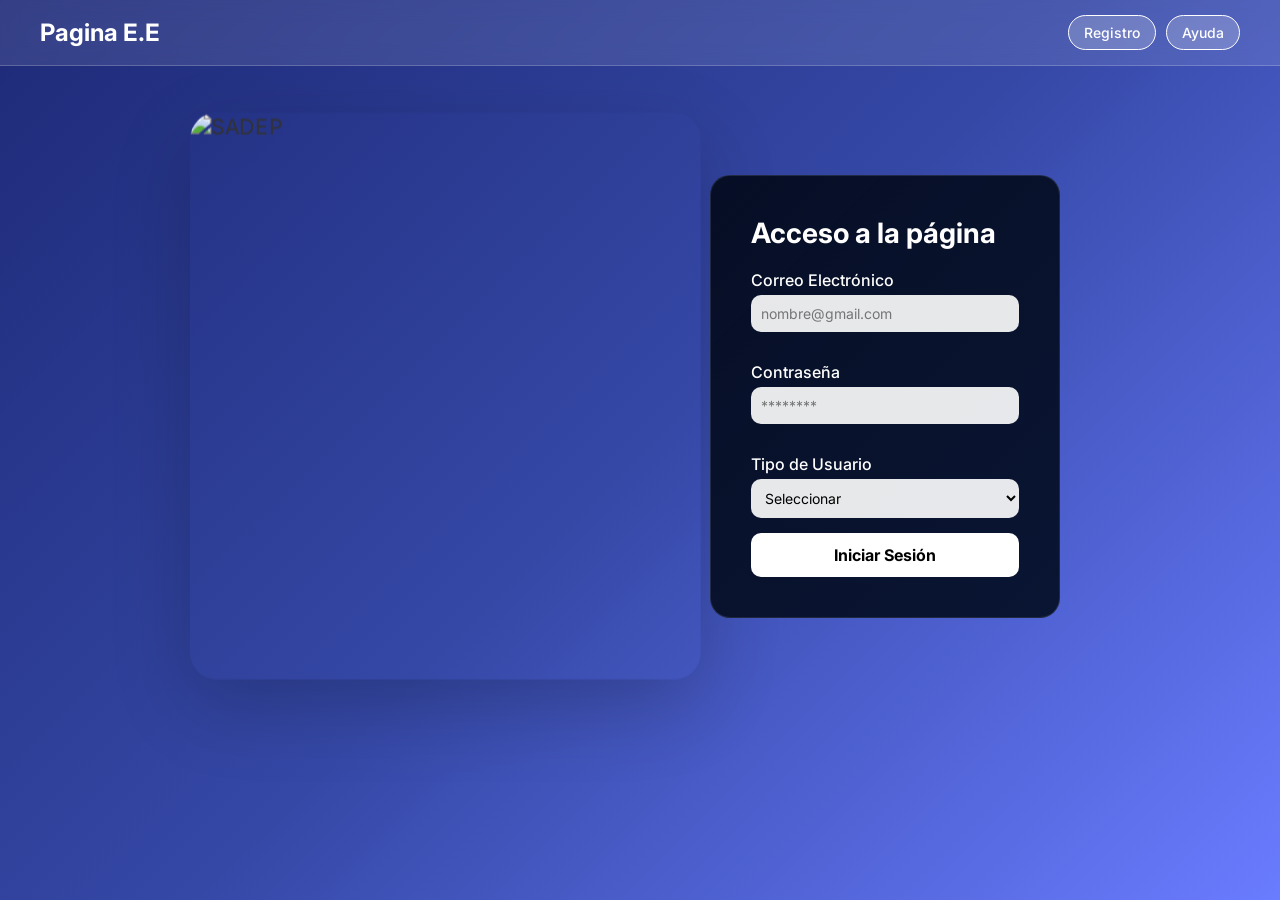
==== index.html @ 45204fd3 "boton de  registro" ====
<!DOCTYPE html>
<html lang="es">
<head>
<meta charset="UTF-8">
<meta name="viewport" content="width=device-width, initial-scale=1.0">
<title>Pagina E.E SADEP</title>
<link rel="preconnect" href="https://fonts.googleapis.com">
<link rel="preconnect" href="https://fonts.gstatic.com" crossorigin>
<link href="https://fonts.googleapis.com/css2?family=Inter:wght@400;500;600;700;800&display=swap" rel="stylesheet">
<link rel="stylesheet" href="styles.css">
</head>
<body>

<header class="header-nav" id="header-nav">
  <div class="nav-container">
    <div class="logo">Pagina E.E</div>
    <div class="nav-actions">
      <button class="help" onclick="abrirRegistro()">Registro</button>
      <button class="help" onclick="mostrarAyuda()">Ayuda</button>
    </div>
  </div>
</header>

<!-- Modal de Registro -->
<div id="modal-registro" class="modal-overlay" style="display:none;" onclick="cerrarRegistroSiAfuera(event)">
  <div class="modal-contenido">
    <button class="modal-cerrar" onclick="cerrarRegistro()">✕</button>
    <h2 class="modal-titulo">Solicitud de Registro</h2>
    <p class="modal-sub">Completa el formulario. Un administrador revisará y aceptará tu solicitud.</p>

    <div id="reg-exito" class="reg-exito" style="display:none;"></div>
    <div id="reg-error-msg" class="reg-error-msg" style="display:none;"></div>

    <form id="form-registro" onsubmit="enviarRegistro(event)" autocomplete="off">
      <label class="form-label">Nombre completo *</label>
      <input type="text" id="reg-nombre" placeholder="Tu nombre completo" maxlength="100" required>

      <label class="form-label">Correo electrónico *</label>
      <input type="email" id="reg-correo" placeholder="nombre@gmail.com" required>

      <label class="form-label">Contraseña *</label>
      <input type="password" id="reg-password" placeholder="Mínimo 7 caracteres con al menos una letra" required>

      <label class="form-label">Confirmar contraseña *</label>
      <input type="password" id="reg-password2" placeholder="Repite tu contraseña" required>

      <label class="form-label">Número de teléfono <span class="opt">(opcional)</span></label>
      <input type="tel" id="reg-telefono" placeholder="Ej: 3001234567">

      <label class="form-label">Año de graduación <span class="opt">(opcional)</span></label>
      <input type="text" id="reg-graduacion" placeholder="Ej: 2024">

      <label class="form-label">Motivo de ingreso / Tipo de usuario <span class="opt">(opcional)</span></label>
      <select id="reg-tipo">
        <option value="">Seleccionar...</option>
        <option value="Egresado">Egresado</option>
        <option value="Estudiante activo">Estudiante activo</option>
        <option value="Docente">Docente</option>
        <option value="Familiar de egresado">Familiar de egresado</option>
        <option value="Otro">Otro</option>
      </select>

      <button type="submit" class="btn-registro-enviar" id="btn-reg-enviar">Enviar solicitud</button>
    </form>
  </div>
</div>

<div class="main-container" id="login-section">
  <div class="carousel-container">
    <div class="carousel" id="carousel">
      <img src="https://master2000.net/recursos/fotos/78/43887prado2.jpg" alt="SADEP">
      <img src="https://master2000.net/recursos/fotos/78/43885prado1.jpg" alt="SADEP">
      <img src="https://static.wixstatic.com/media/633354_6a68db0902f342289a70e6383f1b5647~mv2.jpg" alt="SADEP">
    </div>
  </div>
  <div class="login-container">
    <h1>Acceso a la página</h1>
    <label>Correo Electrónico</label>
    <input type="email" id="email" placeholder="nombre@gmail.com">
    <div id="errorEmail" class="error-message"></div>
    <label>Contraseña</label>
    <input type="password" id="password" placeholder="********">
    <div id="errorPassword" class="error-message"></div>
    <label>Tipo de Usuario</label>
    <select id="rol">
      <option value="inicio">Seleccionar</option>
      <option value="egresados">Egresado</option>
      <option value="estudiantes">Estudiante</option>
      <option value="admin">Administrador</option>
    </select>
    <button class="signin" onclick="validarYEntrar(event)">Iniciar Sesión</button>
  </div>
</div>

<div id="portal" style="display:none;">
  <nav class="footer-nav-bar">
    <button class="footer-nav-item" onclick="irAInicio()"><span class="fnav-icon">🏠</span><span class="fnav-label">Inicio</span></button>
    <button class="footer-nav-item" onclick="mostrarPerfil()"><span class="fnav-icon">👤</span><span class="fnav-label">Perfil</span></button>
    <button class="footer-nav-item" onclick="mostrarConocenos()"><span class="fnav-icon">ℹ️</span><span class="fnav-label">Conócenos</span></button>
  </nav>

  <div id="vista-portal-principal">
    <section id="content-egresados" class="portal-content-section" style="display:none;">
      <h2>Egresados</h2>
      <div id="muro-egresados" class="muro-container"></div>
    </section>
    <section id="content-estudiantes" class="portal-content-section" style="display:none;">
      <h2>Estudiantes del grado 10° y 11°</h2>
      <div id="muro-estudiantes" class="muro-container"></div>
    </section>
    <section id="content-admin" class="portal-content-section" style="display:none;">
      <h2>Panel de Administración</h2>
      <div id="muro-admin" class="muro-container"></div>

      <div class="admin-registros-section">
        <div class="admin-registros-header">
          <h3>Solicitudes de Registro</h3>
          <button class="btn-refrescar" onclick="cargarRegistros()">↻ Actualizar</button>
        </div>
        <div id="lista-registros" class="lista-registros">
          <div class="reg-cargando">Cargando solicitudes...</div>
        </div>
      </div>
    </section>

    <section class="comunidad-instituciones">
      <div class="comunidad-instituciones-card">
        <div class="ci-header">
          <span class="footer-tag">E.E SADEP</span>
          <h3 class="footer-title">Comunidad Académica</h3>
          <p class="footer-sub">Conectando estudiantes, egresados y administradores en un solo espacio para compartir, preguntar y crecer juntos.</p>
          <div class="footer-meta">
            <span>Medellín · Colombia</span><span class="footer-dot">·</span><span>Promoción 2026</span>
          </div>
        </div>
        <div class="ci-divider"></div>
        <div class="ci-instituciones">
          <h4 class="ci-instituciones-title">Instituciones Asociadas</h4>
          <div class="logos-container">
            <div class="logo-item">
              <img src="https://upload.wikimedia.org/wikipedia/commons/2/25/PascualBravo.svg" width="70" alt="Universidad A">
              <h3>Universidad A</h3>
              <p>Excelencia académica desde 1995</p>
            </div>
            <div class="logo-item">
              <img src="sadep-logo.png" style="width:80px;" alt="Instituto B">
              <h3>Instituto B</h3>
              <p>Formación integral de profesionales</p>
            </div>
            <div class="logo-item">
              <img src="kk.png" style="width:60px;" alt="Centro C">
              <h3>Centro C</h3>
              <p>Innovación en educación superior</p>
            </div>
          </div>
        </div>
      </div>
    </section>
  </div>

  <section id="vista-perfil" class="vista-secundaria" style="display:none;">
    <button class="btn-volver" onclick="volverAlPortal()">← Volver</button>
    <div class="perfil-card">
      <h2>Mi Perfil</h2>
      <p class="perfil-sub">Personaliza tu nombre y tu icono. Se mostrarán en cada comentario que publiques.</p>
      <div class="perfil-avatar-grande" id="perfilAvatarGrande">--</div>
      <label class="perfil-label">Nombre para mostrar</label>
      <input type="text" id="perfilNombre" placeholder="¿Cómo quieres que te vean?" maxlength="40">
      <label class="perfil-label">Elige tu icono</label>
      <div class="icon-picker" id="iconPicker"></div>
      <div class="perfil-info">
        <div><span>Correo:</span> <strong id="perfilCorreo">—</strong></div>
        <div><span>Rol:</span> <strong id="perfilRol">—</strong></div>
      </div>
      <button class="btn-publicar btn-guardar-perfil" onclick="guardarPerfil()">Guardar cambios</button>
    </div>
  </section>

  <section id="vista-conocenos" class="vista-secundaria" style="display:none;">
    <button class="btn-volver" onclick="volverAlPortal()">← Volver</button>
    <div class="conocenos-card">
      <span class="footer-tag">E.E SADEP</span>
      <h2>Conócenos</h2>
      <p class="conocenos-sub">Conoce más sobre nuestra historia, nuestros valores y nuestro equipo.</p>
      <div class="conocenos-grid">
        <button type="button" class="conocenos-item" onclick="abrirConocenos(1)">
          <span class="conocenos-icon">📜</span><h3>Sección 1</h3><p>Próximamente</p>
        </button>
        <button type="button" class="conocenos-item" onclick="abrirConocenos(2)">
          <span class="conocenos-icon">🎯</span><h3>Sección 2</h3><p>Próximamente</p>
        </button>
        <button type="button" class="conocenos-item" onclick="abrirConocenos(3)">
          <span class="conocenos-icon">👥</span><h3>Sección 3</h3><p>Próximamente</p>
        </button>
      </div>
    </div>
  </section>
</div>

<script src="script.js"></script>
</body>
</html>
---- styles.css ----
* { margin:0; padding:0; box-sizing:border-box; font-family:'Inter',Segoe UI,sans-serif; }
html, body { width:100%; overflow-x:hidden; }
body { background: linear-gradient(135deg,#1e2a78,#3548a6,#6a7cff); min-height:100vh; color:#333; }
.header-nav { background: rgba(255,255,255,0.1); backdrop-filter: blur(10px); padding:15px 30px; position:sticky; top:0; z-index:100; border-bottom:1px solid rgba(255,255,255,0.2); }
.nav-container { max-width:1200px; margin:0 auto; display:flex; justify-content:space-between; align-items:center; gap:20px; }
.logo { font-size:24px; font-weight:bold; color:white; min-width:120px; }
.nav-actions { display:flex; gap:10px; align-items:center; }
.help { color:white; background:rgba(255,255,255,0.2); border:1px solid white; padding:8px 15px; border-radius:20px; cursor:pointer; transition:all .3s; font-weight:500; font-family:inherit; font-size:14px; }
.help:hover { background:rgba(255,255,255,0.3); transform:scale(1.05); }
.main-container { display:flex; gap:40px; align-items:center; justify-content:center; max-width:1100px; width:90%; padding:20px; margin:60px auto; min-height:500px; }
.carousel-container { width:450px; height:500px; position:relative; perspective:1000px; }
.carousel { width:100%; height:100%; position:relative; transform-style:preserve-3d; transition:transform .7s; }
.carousel img { width:85%; height:85%; object-fit:cover; position:absolute; border-radius:20px; box-shadow:0 20px 60px rgba(0,0,0,0.2); backface-visibility:hidden; top:50%; left:50%; transform:translate(-50%,-50%); }
.carousel img:nth-child(1){ transform:translate(-50%,-50%) rotateY(0deg)   translateZ(250px); }
.carousel img:nth-child(2){ transform:translate(-50%,-50%) rotateY(120deg) translateZ(250px); }
.carousel img:nth-child(3){ transform:translate(-50%,-50%) rotateY(240deg) translateZ(250px); }
.login-container { width:350px; background: linear-gradient(135deg, rgba(4,12,30,0.92), rgba(7,18,45,0.95)), linear-gradient(135deg,#1e2a78,#3548a6); backdrop-filter:blur(20px); padding:40px; border-radius:20px; border:1px solid rgba(255,255,255,0.10); transition:all .4s cubic-bezier(0.2,0.7,0.2,1); }
.login-container:hover { border-color:rgba(76,111,255,0.45); box-shadow:0 12px 30px rgba(76,111,255,0.18), 0 0 0 1px rgba(76,111,255,0.18); }
.login-container h1 { color:white; margin-bottom:20px; font-size:28px; }
.login-container label { color:white; display:block; margin-top:15px; margin-bottom:5px; font-weight:500; }
input, select { width:100%; padding:10px; margin-bottom:15px; border-radius:10px; border:none; background:rgba(255,255,255,0.9); font-size:14px; font-family:inherit; }
input:focus, select:focus { outline:none; background:white; box-shadow:0 0 10px rgba(255,255,255,0.5); }
.signin { width:100%; padding:12px; border:none; border-radius:10px; background:white; cursor:pointer; font-weight:bold; transition:all .3s; font-size:16px; font-family:inherit; }
.signin:hover { transform:scale(1.02); box-shadow:0 5px 20px rgba(0,0,0,0.2); }
.signin:active { transform:scale(0.98); }
.error-message { color:#ff6b6b; font-size:12px; margin-top:-12px; margin-bottom:12px; display:none; font-weight:500; padding-left:5px; }
.error-message.show { display:block; animation:slideDown .3s ease-out; }
@keyframes slideDown { from {opacity:0;transform:translateY(-5px);} to {opacity:1;transform:translateY(0);} }
.input-error { border:2px solid #ff6b6b !important; background:rgba(255,107,107,0.1) !important; }
#portal { display:none; min-height:100vh; color:white; padding:110px 20px 40px; }
.portal-content-section { max-width:1200px; margin:0 auto; padding:20px; }
.portal-content-section h2 { font-size:32px; margin-bottom:30px; font-weight:bold; }
.footer-nav-bar { position:fixed; top:18px; left:50%; transform:translateX(-50%); width:calc(100% - 40px); max-width:1200px; display:flex; justify-content:center; gap:12px; padding:12px 16px; background: linear-gradient(135deg, rgba(4,12,30,0.92), rgba(7,18,45,0.95)), linear-gradient(135deg,#1e2a78,#3548a6); backdrop-filter:blur(20px); -webkit-backdrop-filter:blur(20px); border:1px solid rgba(255,255,255,0.10); border-radius:20px; box-shadow:0 14px 36px rgba(0,0,0,0.45); z-index:100; }
.footer-nav-item { background:rgba(255,255,255,0.06); border:1px solid rgba(255,255,255,0.10); color:white; border-radius:14px; padding:8px 20px; cursor:pointer; display:flex; flex-direction:column; align-items:center; gap:3px; min-width:86px; transition:all .35s cubic-bezier(0.2,0.7,0.2,1); font-family:inherit; }
.footer-nav-item:hover { background:rgba(76,111,255,0.45); border-color:rgba(255,255,255,0.35); transform:translateY(-2px); box-shadow:0 8px 18px rgba(76,111,255,0.35); }
.fnav-icon { font-size:20px; line-height:1; }
.fnav-label { font-size:12px; font-weight:600; letter-spacing:.3px; }
.card, .muro-form, .comentario-card, .logo-item, .muro-empty, .perfil-card, .conocenos-card {
  background: linear-gradient(135deg, rgba(4,12,30,0.92), rgba(7,18,45,0.95)), linear-gradient(135deg,#1e2a78,#3548a6);
  border:1px solid rgba(255,255,255,0.10); backdrop-filter:blur(10px); border-radius:20px;
  transition:all .4s cubic-bezier(0.2,0.7,0.2,1);
}
.card { padding:20px; }
.card h3 { margin-bottom:15px; font-size:18px; }
.card p { margin:8px 0; opacity:.9; }
.card:hover, .muro-form:hover, .comentario-card:hover, .logo-item:hover, .perfil-card:hover {
  background: linear-gradient(135deg, rgba(10,26,70,0.95), rgba(15,34,90,0.97)), linear-gradient(135deg,#1e2a78,#3548a6);
  border-color:rgba(76,111,255,0.55); box-shadow:0 12px 30px rgba(76,111,255,0.22), 0 0 0 1px rgba(76,111,255,0.20); transform:translateY(-3px);
}
.muro-container { max-width:1200px; margin:40px auto 0; padding:0 5px; }
.muro-header { display:flex; align-items:center; justify-content:space-between; flex-wrap:wrap; gap:12px; margin-bottom:22px; }
.muro-titulo h3 { font-size:26px; font-weight:bold; letter-spacing:-.5px; color:white; margin:0; }
.muro-titulo p { margin:4px 0 0; font-size:13px; opacity:.85; color:white; }
.muro-pill { background:#4c6fff; color:white; padding:8px 16px; border-radius:999px; font-size:13px; font-weight:600; display:inline-flex; align-items:center; gap:6px; box-shadow:0 6px 20px rgba(76,111,255,0.4); }
.muro-pill .dot { width:8px; height:8px; background:white; border-radius:50%; }
.muro-form { padding:22px; margin-bottom:24px; }
.muro-form .form-row { display:flex; align-items:flex-start; gap:14px; }
.muro-avatar { flex-shrink:0; width:44px; height:44px; border-radius:50%; background:#4c6fff; color:white; font-weight:700; display:flex; align-items:center; justify-content:center; font-size:16px; box-shadow:0 6px 20px rgba(76,111,255,0.4); }
.muro-form textarea { flex:1; width:100%; min-height:80px; padding:12px 14px; border-radius:10px; border:none; background:rgba(255,255,255,0.9); color:#1e2a78; font-size:14px; font-family:inherit; resize:vertical; margin-bottom:0; transition:all .25s ease; }
.muro-form textarea::placeholder { color:rgba(30,42,120,0.5); }
.muro-form textarea:focus { outline:none; background:white; box-shadow:0 0 10px rgba(255,255,255,0.5); }
.muro-form-actions { display:flex; align-items:center; justify-content:space-between; margin-top:14px; gap:12px; flex-wrap:wrap; }
.muro-counter { font-size:12px; color:rgba(255,255,255,0.7); font-weight:500; }
.muro-counter.alert { color:#ff6b6b; }
.btn-publicar { background:#4c6fff; color:white; border:none; padding:10px 22px; border-radius:10px; font-weight:500; font-size:14px; cursor:pointer; display:inline-flex; align-items:center; gap:8px; transition:all .3s; font-family:inherit; }
.btn-publicar:hover { background:#5a7fff; transform:scale(1.05); box-shadow:0 5px 15px rgba(76,111,255,0.4); }
.btn-publicar:active { transform:scale(0.95); }
.muro-lista { display:flex; flex-direction:column; gap:18px; }
.comentario-card { padding:20px; animation:fadeInUp .35s ease both; }
@keyframes fadeInUp { from {opacity:0; transform:translateY(8px);} to {opacity:1; transform:translateY(0);} }
.comentario-head { display:flex; align-items:center; gap:12px; margin-bottom:12px; }
.comentario-avatar { width:40px; height:40px; border-radius:50%; display:flex; align-items:center; justify-content:center; font-weight:700; color:white; font-size:14px; flex-shrink:0; background:#4c6fff; }
.comentario-meta { flex:1; min-width:0; }
.comentario-autor { font-weight:700; font-size:15px; color:white; display:flex; align-items:center; gap:8px; flex-wrap:wrap; }
.role-badge { font-size:10px; padding:3px 10px; border-radius:999px; text-transform:uppercase; letter-spacing:.5px; font-weight:700; background:rgba(76,111,255,0.35); color:white; border:1px solid rgba(255,255,255,0.25); }
.comentario-fecha { font-size:12px; opacity:.7; margin-top:2px; color:white; }
.comentario-texto { font-size:15px; line-height:1.6; color:white; opacity:.95; margin:4px 0 14px; word-wrap:break-word; white-space:pre-wrap; }
.comentario-acciones { display:flex; align-items:center; gap:14px; padding-top:12px; border-top:1px solid rgba(255,255,255,0.15); }
.like-btn { background:rgba(255,255,255,0.10); border:1px solid rgba(255,255,255,0.25); color:white; padding:8px 14px; border-radius:999px; cursor:pointer; display:inline-flex; align-items:center; gap:7px; font-size:13px; font-weight:600; transition:all .25s ease; font-family:inherit; }
.like-btn:hover { background:rgba(76,111,255,0.4); border-color:rgba(255,255,255,0.5); transform:scale(1.05); }
.like-btn.liked { background:#4c6fff; border-color:#4c6fff; color:white; box-shadow:0 5px 15px rgba(76,111,255,0.4); }
.like-btn .heart { font-size:15px; line-height:1; transition:transform .25s ease; }
.like-btn.liked .heart { transform:scale(1.25); }
@keyframes pop { 0%{transform:scale(1);} 40%{transform:scale(1.5);} 100%{transform:scale(1.25);} }
.like-btn.pop .heart { animation:pop .35s ease; }
.like-count { font-variant-numeric:tabular-nums; }
.muro-empty { text-align:center; padding:40px 20px; border-style:dashed !important; color:white; opacity:.9; }
.muro-empty .icon { font-size:36px; margin-bottom:8px; display:block; }
.muro-empty p { margin:4px 0; opacity:.85; }
.btn-borrar { background:rgba(255,80,80,0.15); border:1px solid rgba(255,107,107,0.35); color:#ff9b9b; padding:8px 14px; border-radius:999px; cursor:pointer; display:inline-flex; align-items:center; gap:6px; font-size:13px; font-weight:600; transition:all .25s; font-family:inherit; }
.btn-borrar:hover { background:rgba(255,80,80,0.35); color:white; border-color:rgba(255,107,107,0.7); transform:scale(1.05); }
.btn-borrar.admin { background:rgba(255,180,80,0.15); border-color:rgba(255,180,80,0.4); color:#ffd49b; }
.btn-borrar.admin:hover { background:rgba(255,180,80,0.35); color:white; border-color:rgba(255,180,80,0.7); }
.comunidad-instituciones { max-width:1200px; margin:36px auto 24px; padding:0 20px; }
.comunidad-instituciones-card { position:relative; border-radius:20px; overflow:hidden; background: linear-gradient(135deg, rgba(4,12,30,0.92), rgba(7,18,45,0.95)), linear-gradient(135deg,#1e2a78,#3548a6); border:1px solid rgba(255,255,255,0.10); padding:26px 28px; backdrop-filter:blur(10px); color:white; transition:all .4s cubic-bezier(0.2,0.7,0.2,1); }
.comunidad-instituciones-card:hover { border-color:rgba(76,111,255,0.45); box-shadow:0 14px 36px rgba(0,0,0,0.35), 0 0 0 1px rgba(76,111,255,0.15); transform:translateY(-2px); }
.ci-header { text-align:left; max-width:760px; }
.footer-tag { display:inline-block; font-size:11px; letter-spacing:2px; text-transform:uppercase; font-weight:700; color:rgba(255,255,255,0.7); margin-bottom:12px; }
.ci-header .footer-tag { margin-bottom:8px; font-size:10px; }
.footer-title { font-size:28px; font-weight:800; margin:0 0 8px; letter-spacing:-.5px; line-height:1.2; }
.ci-header .footer-title { font-size:22px; margin:0 0 6px; letter-spacing:-.4px; }
.footer-sub { font-size:14px; opacity:.85; margin:0 0 18px; max-width:600px; line-height:1.6; }
.ci-header .footer-sub { font-size:13px; margin:0 0 12px; line-height:1.5; }
.footer-meta { display:flex; align-items:center; gap:10px; font-size:13px; opacity:.85; flex-wrap:wrap; }
.ci-header .footer-meta { font-size:12px; }
.footer-dot { opacity:.5; }
.ci-divider { height:1px; background:rgba(255,255,255,0.15); margin:22px 0; width:100%; }
.ci-instituciones { width:100%; }
.ci-instituciones-title { font-size:18px; font-weight:700; margin:0 0 20px; letter-spacing:-.2px; text-align:center; color:white; }
.logos-container { display:grid; grid-template-columns:repeat(auto-fit, minmax(200px, 1fr)); gap:16px; max-width:100%; margin:0 auto; }
.logo-item { padding:20px 16px; border-radius:14px; text-align:center; cursor:pointer; color:white; }
.logo-item img { margin-bottom:10px; filter:drop-shadow(0 4px 10px rgba(0,0,0,0.3)); transition:transform .4s cubic-bezier(0.2,0.7,0.2,1); }
.logo-item:hover img { transform:scale(1.06); }
.logo-item h3 { font-size:15px; margin-bottom:4px; font-weight:700; }
.logo-item p { font-size:12px; opacity:.85; line-height:1.45; }
.vista-secundaria { max-width:720px; margin:0 auto; padding:30px 20px 60px; color:white; min-height:60vh; }
#vista-conocenos.vista-secundaria { max-width:1100px; }
.btn-volver { background:rgba(255,255,255,0.10); border:1px solid rgba(255,255,255,0.20); color:white; padding:8px 16px; border-radius:999px; cursor:pointer; font-size:13px; font-weight:600; margin-bottom:18px; transition:all .2s; font-family:inherit; }
.btn-volver:hover { background:rgba(76,111,255,0.4); transform:translateX(-3px); }
.perfil-card, .conocenos-card { border-radius:24px; padding:36px 28px; text-align:center; }
.perfil-card h2, .conocenos-card h2 { font-size:26px; margin:8px 0 6px; font-weight:800; }
.perfil-sub, .conocenos-sub { opacity:.85; margin:0 auto 24px; max-width:500px; line-height:1.6; font-size:14px; }
.perfil-avatar-grande { width:90px; height:90px; border-radius:50%; background:#4c6fff; color:white; font-size:38px; font-weight:700; display:flex; align-items:center; justify-content:center; margin:16px auto 24px; box-shadow:0 10px 30px rgba(76,111,255,0.4); }
.perfil-label { display:block; text-align:left; font-weight:600; margin:16px 0 8px; font-size:13px; opacity:.9; letter-spacing:.3px; }
#perfilNombre { width:100%; padding:12px 14px; border-radius:10px; border:none; background:rgba(255,255,255,0.92); color:#1e2a78; font-size:14px; margin-bottom:0; }
.icon-picker { display:grid; grid-template-columns:repeat(auto-fill, minmax(56px, 1fr)); gap:10px; margin-top:4px; }
.icon-option { width:100%; aspect-ratio:1; border-radius:12px; border:1px solid rgba(255,255,255,0.15); background:rgba(255,255,255,0.08); font-size:26px; display:flex; align-items:center; justify-content:center; cursor:pointer; transition:all .2s; color:white; font-family:inherit; }
.icon-option:hover { background:rgba(255,255,255,0.20); transform:scale(1.05); }
.icon-option.selected { background:#4c6fff; border-color:#4c6fff; box-shadow:0 5px 20px rgba(76,111,255,0.5); }
.perfil-info { background:rgba(255,255,255,0.06); border:1px solid rgba(255,255,255,0.10); border-radius:12px; padding:12px 16px; margin:24px 0 20px; font-size:13px; display:flex; flex-direction:column; gap:6px; text-align:left; }
.perfil-info span { opacity:.7; margin-right:6px; }
.perfil-info strong { color:white; word-break:break-all; }
.btn-guardar-perfil { margin-top:8px; width:100%; justify-content:center; }
.conocenos-card { display:flex; flex-direction:column; align-items:center; justify-content:center; }
.conocenos-grid { display:grid; grid-template-columns:repeat(3,1fr); gap:18px; margin-top:28px; width:100%; }
.conocenos-item { background: linear-gradient(135deg, rgba(4,12,30,0.92), rgba(7,18,45,0.95)), linear-gradient(135deg,#1e2a78,#3548a6); border:1px solid rgba(255,255,255,0.12); border-radius:18px; padding:30px 20px; color:white; cursor:pointer; text-align:center; display:flex; flex-direction:column; align-items:center; justify-content:center; gap:8px; font-family:inherit; transition:all .4s cubic-bezier(0.2,0.7,0.2,1); min-height:180px; }
.conocenos-item:hover { transform:translateY(-4px); border-color:rgba(76,111,255,0.55); box-shadow:0 12px 30px rgba(76,111,255,0.22); }
.conocenos-icon { font-size:40px; }

/* ======== MODAL DE REGISTRO ======== */
.modal-overlay { position:fixed; inset:0; background:rgba(0,0,0,0.65); backdrop-filter:blur(6px); z-index:999; display:flex; align-items:center; justify-content:center; padding:20px; animation:fadeIn .25s ease; }
@keyframes fadeIn { from{opacity:0} to{opacity:1} }
.modal-contenido { background: linear-gradient(135deg, rgba(4,12,30,0.97), rgba(7,18,45,0.98)); border:1px solid rgba(255,255,255,0.15); border-radius:24px; padding:36px 32px; max-width:480px; width:100%; position:relative; max-height:90vh; overflow-y:auto; animation:slideUp .3s cubic-bezier(0.2,0.7,0.2,1); box-shadow:0 30px 80px rgba(0,0,0,0.5); }
@keyframes slideUp { from{opacity:0;transform:translateY(30px)} to{opacity:1;transform:translateY(0)} }
.modal-cerrar { position:absolute; top:16px; right:16px; background:rgba(255,255,255,0.10); border:1px solid rgba(255,255,255,0.20); color:white; width:34px; height:34px; border-radius:50%; cursor:pointer; font-size:16px; display:flex; align-items:center; justify-content:center; transition:all .2s; font-family:inherit; }
.modal-cerrar:hover { background:rgba(255,80,80,0.3); border-color:rgba(255,80,80,0.5); }
.modal-titulo { font-size:24px; font-weight:800; color:white; margin-bottom:6px; }
.modal-sub { font-size:13px; color:rgba(255,255,255,0.75); margin-bottom:22px; line-height:1.5; }
.form-label { display:block; color:white; font-weight:600; font-size:13px; margin:14px 0 6px; }
.opt { opacity:.6; font-weight:400; }
.modal-contenido input, .modal-contenido select { width:100%; padding:10px 12px; border-radius:10px; border:none; background:rgba(255,255,255,0.92); color:#1e2a78; font-size:14px; margin-bottom:4px; font-family:inherit; }
.modal-contenido input:focus, .modal-contenido select:focus { outline:none; background:white; box-shadow:0 0 0 2px rgba(76,111,255,0.5); }
.btn-registro-enviar { width:100%; padding:13px; border:none; border-radius:12px; background:linear-gradient(135deg,#4c6fff,#6a7cff); color:white; font-weight:700; font-size:15px; cursor:pointer; margin-top:18px; transition:all .3s; font-family:inherit; }
.btn-registro-enviar:hover { transform:scale(1.02); box-shadow:0 8px 25px rgba(76,111,255,0.45); }
.btn-registro-enviar:active { transform:scale(0.98); }
.btn-registro-enviar:disabled { opacity:.6; cursor:not-allowed; transform:none; }
.reg-exito { background:rgba(34,197,94,0.15); border:1px solid rgba(34,197,94,0.4); border-radius:12px; padding:14px 16px; color:#86efac; font-size:14px; margin-bottom:16px; line-height:1.5; }
.reg-error-msg { background:rgba(255,80,80,0.15); border:1px solid rgba(255,80,80,0.4); border-radius:12px; padding:14px 16px; color:#fca5a5; font-size:14px; margin-bottom:16px; line-height:1.5; }

/* ======== ADMIN: GESTIÓN DE REGISTROS ======== */
.admin-registros-section { max-width:1200px; margin:32px auto 0; padding:0 5px; }
.admin-registros-header { display:flex; align-items:center; justify-content:space-between; margin-bottom:18px; flex-wrap:wrap; gap:12px; }
.admin-registros-header h3 { font-size:22px; font-weight:700; color:white; }
.btn-refrescar { background:rgba(76,111,255,0.3); border:1px solid rgba(76,111,255,0.5); color:white; padding:8px 18px; border-radius:999px; cursor:pointer; font-size:13px; font-weight:600; transition:all .3s; font-family:inherit; }
.btn-refrescar:hover { background:rgba(76,111,255,0.5); transform:scale(1.05); }
.lista-registros { display:flex; flex-direction:column; gap:14px; }
.reg-cargando { text-align:center; padding:30px; color:rgba(255,255,255,0.7); font-size:14px; }
.reg-vacio { text-align:center; padding:30px; color:rgba(255,255,255,0.6); font-size:14px; background: linear-gradient(135deg, rgba(4,12,30,0.92), rgba(7,18,45,0.95)); border:1px dashed rgba(255,255,255,0.2); border-radius:16px; }
.reg-card { background: linear-gradient(135deg, rgba(4,12,30,0.92), rgba(7,18,45,0.95)), linear-gradient(135deg,#1e2a78,#3548a6); border:1px solid rgba(255,255,255,0.10); border-radius:16px; padding:18px 20px; animation:fadeInUp .3s ease both; }
.reg-card-head { display:flex; align-items:flex-start; justify-content:space-between; gap:12px; flex-wrap:wrap; }
.reg-card-info h4 { font-size:16px; font-weight:700; color:white; margin-bottom:4px; }
.reg-card-info .reg-correo { font-size:13px; color:rgba(255,255,255,0.7); margin-bottom:6px; }
.reg-card-info .reg-detalles { display:flex; flex-wrap:wrap; gap:8px; margin-bottom:4px; }
.reg-badge { font-size:11px; padding:3px 10px; border-radius:999px; font-weight:600; }
.reg-badge.pendiente { background:rgba(251,191,36,0.2); border:1px solid rgba(251,191,36,0.4); color:#fde68a; }
.reg-badge.aceptado { background:rgba(34,197,94,0.2); border:1px solid rgba(34,197,94,0.4); color:#86efac; }
.reg-badge.rechazado { background:rgba(239,68,68,0.2); border:1px solid rgba(239,68,68,0.4); color:#fca5a5; }
.reg-fecha { font-size:11px; color:rgba(255,255,255,0.5); margin-top:4px; }
.reg-card-acciones { display:flex; gap:8px; flex-wrap:wrap; align-items:flex-start; }
.reg-tel, .reg-tipo, .reg-grad { font-size:12px; color:rgba(255,255,255,0.65); }
.btn-aceptar { background:rgba(34,197,94,0.2); border:1px solid rgba(34,197,94,0.4); color:#86efac; padding:7px 14px; border-radius:999px; cursor:pointer; font-size:12px; font-weight:600; transition:all .25s; font-family:inherit; }
.btn-aceptar:hover { background:rgba(34,197,94,0.4); color:white; transform:scale(1.05); }
.btn-rechazar { background:rgba(239,68,68,0.15); border:1px solid rgba(239,68,68,0.35); color:#fca5a5; padding:7px 14px; border-radius:999px; cursor:pointer; font-size:12px; font-weight:600; transition:all .25s; font-family:inherit; }
.btn-rechazar:hover { background:rgba(239,68,68,0.35); color:white; transform:scale(1.05); }
.btn-cambiar-rol { background:rgba(76,111,255,0.2); border:1px solid rgba(76,111,255,0.4); color:#a5b4fc; padding:7px 14px; border-radius:999px; cursor:pointer; font-size:12px; font-weight:600; transition:all .25s; font-family:inherit; }
.btn-cambiar-rol:hover { background:rgba(76,111,255,0.4); color:white; transform:scale(1.05); }
.rol-selector { background:rgba(255,255,255,0.12); border:1px solid rgba(255,255,255,0.25); color:white; border-radius:8px; padding:6px 10px; font-size:12px; cursor:pointer; font-family:inherit; }
.rol-selector option { background:#1e2a78; color:white; }

@media (max-width:700px) {
  .main-container { flex-direction:column; gap:20px; margin:30px auto; }
  .carousel-container { width:100%; height:260px; }
  .login-container { width:100%; padding:24px; }
  .conocenos-grid { grid-template-columns:1fr; }
  .modal-contenido { padding:24px 18px; }
  .nav-actions { gap:6px; }
  .help { padding:7px 10px; font-size:12px; }
}
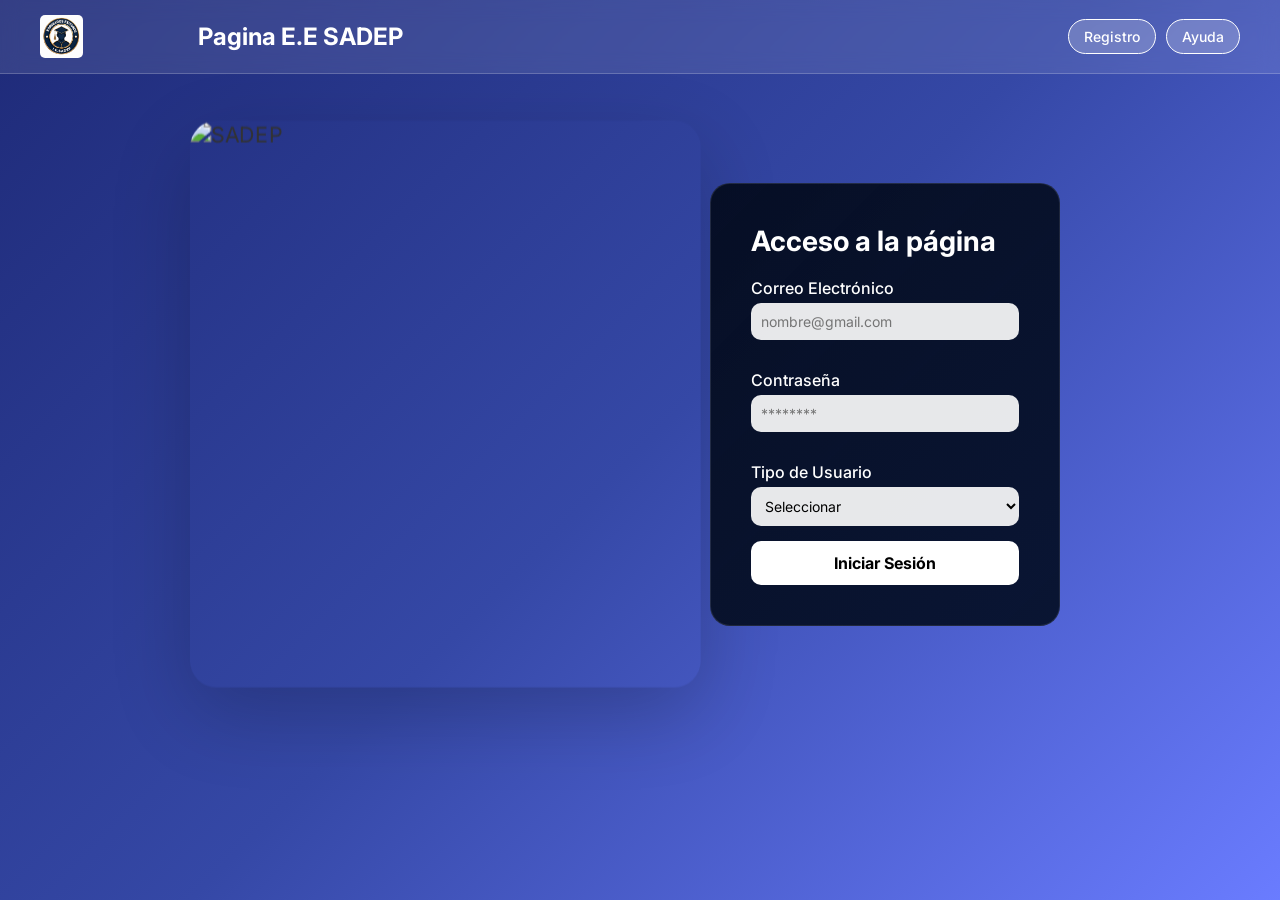
==== commit b813a8f9: "ayuda dayana" ====
--- a/index.html
+++ b/index.html
@@ -13,7 +13,10 @@
 
 <header class="header-nav" id="header-nav">
   <div class="nav-container">
-    <div class="logo">Pagina E.E</div>
+    <div class="logo" style="display: flex; align-items: center; gap: 115px;">
+      <img src="favicon.jpeg" alt="Logo SADEP" style="width: 43px; height: auto; border-radius: 5px;">
+      <span>Pagina E.E SADEP</span>
+    </div>
     <div class="nav-actions">
       <button class="help" onclick="abrirRegistro()">Registro</button>
       <button class="help" onclick="mostrarAyuda()">Ayuda</button>
@@ -138,19 +141,19 @@
           <h4 class="ci-instituciones-title">Instituciones Asociadas</h4>
           <div class="logos-container">
             <div class="logo-item">
-              <img src="https://upload.wikimedia.org/wikipedia/commons/2/25/PascualBravo.svg" width="70" alt="Universidad A">
-              <h3>Universidad A</h3>
-              <p>Excelencia académica desde 1995</p>
+              <img src="escudo-pascual-bravo.png" 
+              width="84" alt="Universidad A">
+              <h3>Universidad Pascual Bravo</h3>
             </div>
             <div class="logo-item">
-              <img src="sadep-logo.png" style="width:80px;" alt="Instituto B">
-              <h3>Instituto B</h3>
-              <p>Formación integral de profesionales</p>
+              <img src="sadep-logo.png" 
+              style="width:82px;" alt="Instituto B">
+              <h3>I.E. San Antonio De Prado</h3>
             </div>
             <div class="logo-item">
-              <img src="kk.png" style="width:60px;" alt="Centro C">
-              <h3>Centro C</h3>
-              <p>Innovación en educación superior</p>
+              <img src="kk.png" 
+              style="width:60px;" alt="Centro C">
+              <h3>Secretaria de Educación de Medellín</h3>
             </div>
           </div>
         </div>
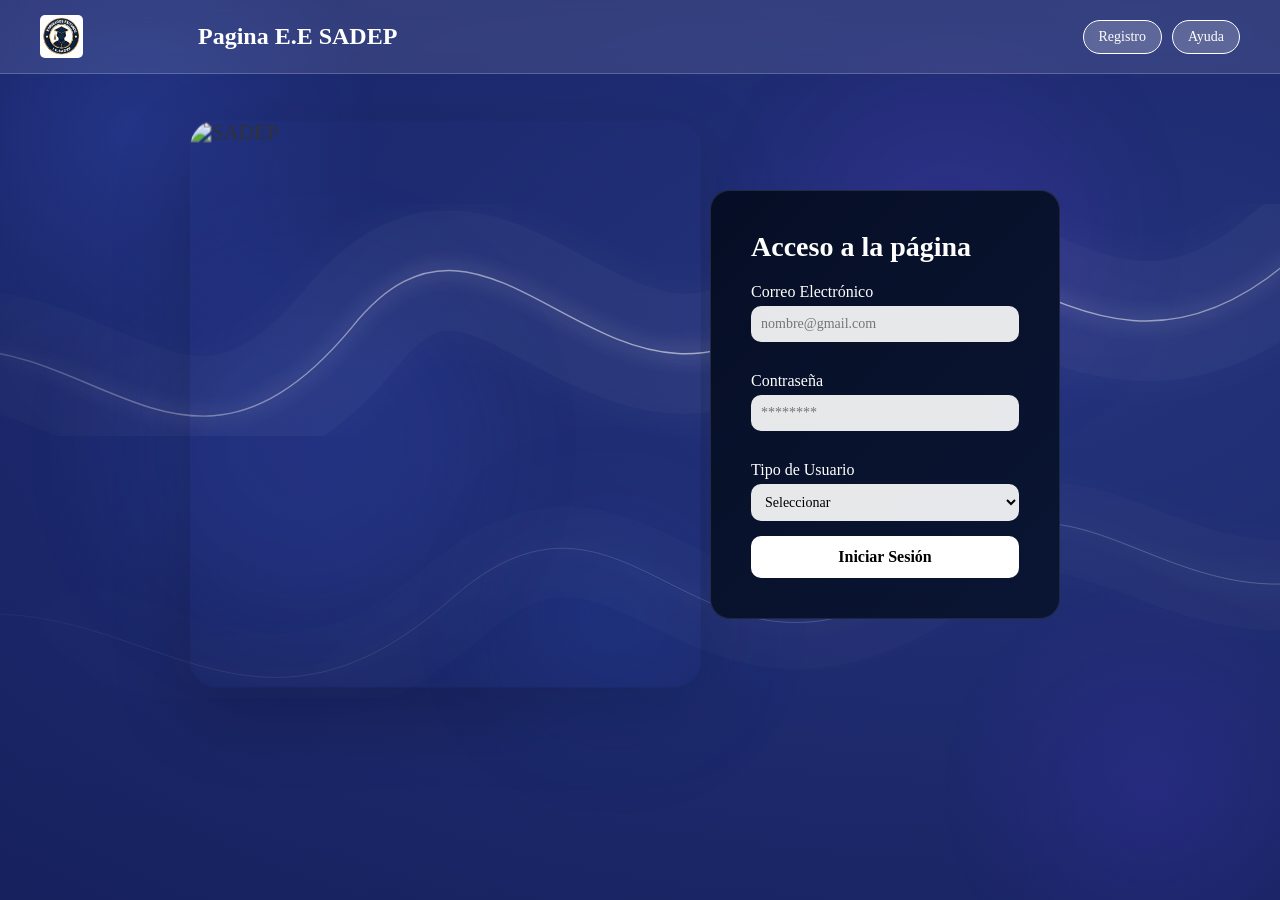
==== commit 76cbcfff: "mejoras" ====
--- a/index.html
+++ b/index.html
@@ -4,6 +4,7 @@
 <meta charset="UTF-8">
 <meta name="viewport" content="width=device-width, initial-scale=1.0">
 <title>Pagina E.E SADEP</title>
+<link rel="icon" href="favicon.jpeg">
 <link rel="preconnect" href="https://fonts.googleapis.com">
 <link rel="preconnect" href="https://fonts.gstatic.com" crossorigin>
 <link href="https://fonts.googleapis.com/css2?family=Inter:wght@400;500;600;700;800&display=swap" rel="stylesheet">
@@ -96,10 +97,11 @@
 </div>
 
 <div id="portal" style="display:none;">
-  <nav class="footer-nav-bar">
+    <nav class="footer-nav-bar">
     <button class="footer-nav-item" onclick="irAInicio()"><span class="fnav-icon">🏠</span><span class="fnav-label">Inicio</span></button>
     <button class="footer-nav-item" onclick="mostrarPerfil()"><span class="fnav-icon">👤</span><span class="fnav-label">Perfil</span></button>
     <button class="footer-nav-item" onclick="mostrarConocenos()"><span class="fnav-icon">ℹ️</span><span class="fnav-label">Conócenos</span></button>
+    <button class="footer-nav-item" onclick="mostrarLideres()"><span class="fnav-icon">🌟</span><span class="fnav-label">Líderes</span></button>
   </nav>
 
   <div id="vista-portal-principal">
@@ -114,7 +116,6 @@
     <section id="content-admin" class="portal-content-section" style="display:none;">
       <h2>Panel de Administración</h2>
       <div id="muro-admin" class="muro-container"></div>
-
       <div class="admin-registros-section">
         <div class="admin-registros-header">
           <h3>Solicitudes de Registro</h3>
@@ -141,18 +142,15 @@
           <h4 class="ci-instituciones-title">Instituciones Asociadas</h4>
           <div class="logos-container">
             <div class="logo-item">
-              <img src="escudo-pascual-bravo.png" 
-              width="84" alt="Universidad A">
+              <img src="escudo-pascual-bravo.png" width="84" alt="Universidad A">
               <h3>Universidad Pascual Bravo</h3>
             </div>
             <div class="logo-item">
-              <img src="sadep-logo.png" 
-              style="width:82px;" alt="Instituto B">
+              <img src="sadep-logo.png" style="width:82px;" alt="Instituto B">
               <h3>I.E. San Antonio De Prado</h3>
             </div>
             <div class="logo-item">
-              <img src="kk.png" 
-              style="width:60px;" alt="Centro C">
+              <img src="kk.png" style="width:60px;" alt="Centro C">
               <h3>Secretaria de Educación de Medellín</h3>
             </div>
           </div>
@@ -187,19 +185,181 @@
       <p class="conocenos-sub">Conoce más sobre nuestra historia, nuestros valores y nuestro equipo.</p>
       <div class="conocenos-grid">
         <button type="button" class="conocenos-item" onclick="abrirConocenos(1)">
-          <span class="conocenos-icon">📜</span><h3>Sección 1</h3><p>Próximamente</p>
+          <span class="conocenos-icon">📜</span><h3>Celene Salazar</h3><p>Ver hoja de vida</p>
         </button>
         <button type="button" class="conocenos-item" onclick="abrirConocenos(2)">
-          <span class="conocenos-icon">🎯</span><h3>Sección 2</h3><p>Próximamente</p>
+          <span class="conocenos-icon">🎯</span><h3>Dayana Mosquera</h3><p>Ver hoja de vida</p>
         </button>
         <button type="button" class="conocenos-item" onclick="abrirConocenos(3)">
-          <span class="conocenos-icon">👥</span><h3>Sección 3</h3><p>Próximamente</p>
+          <span class="conocenos-icon">👥</span><h3>Mariangel Mosquera</h3><p>Ver hoja de vida</p>
         </button>
       </div>
     </div>
   </section>
+  <section id="vista-lideres" class="vista-secundaria" style="display:none;">
+    <button class="btn-volver" onclick="volverAlPortal()">← Volver</button>
+    <div class="conocenos-card">
+      <span class="footer-tag">E.E SADEP</span>
+      <h2>Líderes Estudiantiles</h2>
+      <p class="conocenos-sub">Conoce a los representantes y líderes de nuestra comunidad estudiantil.</p>
+      <div class="conocenos-grid">
+        <button type="button" class="conocenos-item">
+          <span class="conocenos-icon">👑</span><h3>Presidente</h3><p>Representante principal</p>
+        </button>
+        <button type="button" class="conocenos-item">
+          <span class="conocenos-icon">🤝</span><h3>Vicepresidente</h3><p>Apoyo a la presidencia</p>
+        </button>
+        <button type="button" class="conocenos-item">
+          <span class="conocenos-icon">📋</span><h3>Secretario/a</h3><p>Gestión y actas</p>
+        </button>
+        <button type="button" class="conocenos-item">
+          <span class="conocenos-icon">💰</span><h3>Tesorero/a</h3><p>Administración de recursos</p>
+        </button>
+        <button type="button" class="conocenos-item">
+          <span class="conocenos-icon">📣</span><h3>Vocal</h3><p>Vocero estudiantil</p>
+        </button>
+      </div>
+    </div>
+  </section>
+  <section id="vista-hoja-vida" class="vista-secundaria" style="display:none; max-width:100%;">
+    <button class="btn-volver" onclick="volverAConocenos()">← Volver a Conócenos</button>
+    <iframe id="cv-iframe" src="" style="width:100%; height:88vh; border:none; border-radius:12px; margin-top:12px;"></iframe>
+  </section>
+
 </div>
-
+<div class="orb-extra orb-a" id="orbA"></div>
+<div class="orb-extra orb-b" id="orbB"></div>
+<div class="orb-extra orb-c" id="orbC"></div>
+<script>
+  document.addEventListener("mousemove", function(e) {
+    var cx = e.clientX / window.innerWidth;
+    var cy = e.clientY / window.innerHeight;
+    var a = document.getElementById("orbA");
+    var b = document.getElementById("orbB");
+    var c = document.getElementById("orbC");
+    if (a) a.style.transform = "translate(" + (cx * 40 - 20) + "px, " + (cy * 30 - 15) + "px)";
+    if (b) b.style.transform = "translate(" + (cx * -30 + 15) + "px, " + (cy * 40 - 20) + "px)";
+    if (c) c.style.transform = "translate(" + (cx * 25 - 12) + "px, " + (cy * -25 + 12) + "px)";
+  });
+</script>
 <script src="script.js"></script>
 </body>
+<svg id="bg-curve" style="position:fixed;top:0;left:0;width:100%;height:100%;pointer-events:none;z-index:0;overflow:visible;" xmlns="http://www.w3.org/2000/svg">
+  <defs>
+    <filter id="softglow">
+      <feGaussianBlur stdDeviation="10" result="blur"/>
+      <feMerge><feMergeNode in="blur"/><feMergeNode in="blur"/><feMergeNode in="SourceGraphic"/></feMerge>
+    </filter>
+    <filter id="wideglow">
+      <feGaussianBlur stdDeviation="28" result="blur"/>
+      <feMerge><feMergeNode in="blur"/><feMergeNode in="SourceGraphic"/></feMerge>
+    </filter>
+    <linearGradient id="wg1" x1="0%" y1="0%" x2="100%" y2="0%">
+      <stop offset="0%"   stop-color="white" stop-opacity="0"/>
+      <stop offset="25%"  stop-color="white" stop-opacity="0.6"/>
+      <stop offset="55%"  stop-color="white" stop-opacity="0.85"/>
+      <stop offset="80%"  stop-color="white" stop-opacity="0.5"/>
+      <stop offset="100%" stop-color="white" stop-opacity="0"/>
+    </linearGradient>
+    <linearGradient id="wg2" x1="0%" y1="0%" x2="100%" y2="0%">
+      <stop offset="0%"   stop-color="white" stop-opacity="0"/>
+      <stop offset="40%"  stop-color="white" stop-opacity="0.35"/>
+      <stop offset="70%"  stop-color="white" stop-opacity="0.55"/>
+      <stop offset="100%" stop-color="white" stop-opacity="0"/>
+    </linearGradient>
+  </defs>
+
+  <!-- Halo amplio línea 1 -->
+  <path d="M -200,420 C 50,200 150,580 350,320 C 500,130 620,500 820,280 C 950,140 1080,440 1280,260 C 1420,130 1550,380 1800,220"
+    stroke="url(#wg1)" stroke-width="120" fill="none" opacity="0.05" filter="url(#wideglow)">
+    <animate attributeName="d"
+      values="
+        M -200,420 C 50,200 150,580 350,320 C 500,130 620,500 820,280 C 950,140 1080,440 1280,260 C 1420,130 1550,380 1800,220;
+        M -200,400 C 60,250 140,540 360,360 C 510,180 600,480 840,300 C 960,170 1060,420 1300,290 C 1440,160 1540,350 1800,240;
+        M -200,420 C 50,200 150,580 350,320 C 500,130 620,500 820,280 C 950,140 1080,440 1280,260 C 1420,130 1550,380 1800,220"
+      dur="16s" repeatCount="indefinite"/>
+  </path>
+
+  <!-- Línea brillante principal ondulada -->
+  <path d="M -200,420 C 50,200 150,580 350,320 C 500,130 620,500 820,280 C 950,140 1080,440 1280,260 C 1420,130 1550,380 1800,220"
+    stroke="url(#wg1)" stroke-width="1.4" fill="none" opacity="0.9" filter="url(#softglow)">
+    <animate attributeName="d"
+      values="
+        M -200,420 C 50,200 150,580 350,320 C 500,130 620,500 820,280 C 950,140 1080,440 1280,260 C 1420,130 1550,380 1800,220;
+        M -200,400 C 60,250 140,540 360,360 C 510,180 600,480 840,300 C 960,170 1060,420 1300,290 C 1440,160 1540,350 1800,240;
+        M -200,420 C 50,200 150,580 350,320 C 500,130 620,500 820,280 C 950,140 1080,440 1280,260 C 1420,130 1550,380 1800,220"
+      dur="16s" repeatCount="indefinite"/>
+    <animate attributeName="opacity" values="0.9;0.45;0.9" dur="8s" repeatCount="indefinite"/>
+  </path>
+
+  <!-- Halo amplio línea 2 (más abajo, diferente onda) -->
+  <path d="M -200,680 C 100,480 200,820 450,600 C 640,430 700,750 950,560 C 1100,430 1200,700 1450,520 C 1620,390 1720,640 1900,500"
+    stroke="url(#wg2)" stroke-width="90" fill="none" opacity="0.04" filter="url(#wideglow)">
+    <animate attributeName="d"
+      values="
+        M -200,680 C 100,480 200,820 450,600 C 640,430 700,750 950,560 C 1100,430 1200,700 1450,520 C 1620,390 1720,640 1900,500;
+        M -200,660 C 110,510 190,800 460,630 C 650,460 690,730 960,590 C 1110,460 1190,680 1460,550 C 1630,420 1710,620 1900,520;
+        M -200,680 C 100,480 200,820 450,600 C 640,430 700,750 950,560 C 1100,430 1200,700 1450,520 C 1620,390 1720,640 1900,500"
+      dur="20s" repeatCount="indefinite"/>
+  </path>
+
+  <!-- Línea fina segunda onda -->
+  <path d="M -200,680 C 100,480 200,820 450,600 C 640,430 700,750 950,560 C 1100,430 1200,700 1450,520 C 1620,390 1720,640 1900,500"
+    stroke="url(#wg2)" stroke-width="1" fill="none" opacity="0.5" filter="url(#softglow)">
+    <animate attributeName="opacity" values="0.5;0.18;0.5" dur="11s" repeatCount="indefinite"/>
+  </path>
+</svg>
+  <defs>
+    <filter id="glow1">
+      <feGaussianBlur stdDeviation="6" result="blur"/>
+      <feMerge><feMergeNode in="blur"/><feMergeNode in="blur"/><feMergeNode in="SourceGraphic"/></feMerge>
+    </filter>
+    <filter id="glow2">
+      <feGaussianBlur stdDeviation="18" result="blur"/>
+      <feMerge><feMergeNode in="blur"/><feMergeNode in="SourceGraphic"/></feMerge>
+    </filter>
+    <linearGradient id="lineGrad" x1="0%" y1="0%" x2="100%" y2="0%">
+      <stop offset="0%"   stop-color="white" stop-opacity="0"/>
+      <stop offset="30%"  stop-color="white" stop-opacity="0.7"/>
+      <stop offset="60%"  stop-color="white" stop-opacity="0.9"/>
+      <stop offset="100%" stop-color="white" stop-opacity="0"/>
+    </linearGradient>
+  </defs>
+
+  <!-- Halo difuso debajo -->
+  <path d="M -100,320 C 200,80 500,500 900,180 C 1100,60 1300,320 1600,200"
+    stroke="url(#lineGrad)" stroke-width="80" fill="none"
+    opacity="0.04" filter="url(#glow2)">
+    <animate attributeName="d"
+      values="
+        M -100,320 C 200,80  500,500 900,180 C 1100,60  1300,320 1600,200;
+        M -100,300 C 180,120 520,460 880,210 C 1080,90  1320,280 1600,220;
+        M -100,320 C 200,80  500,500 900,180 C 1100,60  1300,320 1600,200"
+      dur="12s" repeatCount="indefinite"/>
+  </path>
+
+  <!-- Línea brillante fina encima -->
+  <path d="M -100,320 C 200,80 500,500 900,180 C 1100,60 1300,320 1600,200"
+    stroke="url(#lineGrad)" stroke-width="1.5" fill="none"
+    opacity="0.85" filter="url(#glow1)">
+    <animate attributeName="d"
+      values="
+        M -100,320 C 200,80  500,500 900,180 C 1100,60  1300,320 1600,200;
+        M -100,300 C 180,120 520,460 880,210 C 1080,90  1320,280 1600,220;
+        M -100,320 C 200,80  500,500 900,180 C 1100,60  1300,320 1600,200"
+      dur="12s" repeatCount="indefinite"/>
+    <animate attributeName="opacity"
+      values="0.85;0.5;0.85"
+      dur="6s" repeatCount="indefinite"/>
+  </path>
+
+  <!-- Segunda línea curva más abajo, más suave -->
+  <path d="M -100,600 C 300,400 600,700 1000,480 C 1200,370 1400,560 1700,440"
+    stroke="white" stroke-width="1" fill="none"
+    opacity="0.2" filter="url(#glow1)">
+    <animate attributeName="opacity"
+      values="0.2;0.08;0.2"
+      dur="9s" repeatCount="indefinite"/>
+  </path>
+</svg>
 </html>
--- a/styles.css
+++ b/styles.css
@@ -1,13 +1,100 @@
-* { margin:0; padding:0; box-sizing:border-box; font-family:'Inter',Segoe UI,sans-serif; }
+*{margin:0;padding:0;box-sizing:border-box}
+body::-webkit-scrollbar{display:none}
+body{scrollbar-width:none;-ms-overflow-style:none}
 html, body { width:100%; overflow-x:hidden; }
-body { background: linear-gradient(135deg,#1e2a78,#3548a6,#6a7cff); min-height:100vh; color:#333; }
+body {
+  background: linear-gradient(-45deg, #0a0e27, #111a4d, #1a2d7a, #0d1f5c, #1e3a8a, #0f2460);
+  background-size: 400% 400%;
+  animation: bgShift 14s ease infinite;
+  min-height: 100vh;
+  color: #333;
+  position: relative;
+  overflow-x: hidden;
+}
+body::before {
+  content: '';
+  position: fixed;
+  width: 500px;
+  height: 500px;
+  background: radial-gradient(circle, rgba(76,111,255,0.18) 0%, transparent 70%);
+  border-radius: 50%;
+  top: -120px;
+  left: -120px;
+  animation: floatOrb1 18s ease-in-out infinite;
+  pointer-events: none;
+  z-index: 0;
+}
+body::after {
+  content: '';
+  position: fixed;
+  width: 420px;
+  height: 420px;
+  background: radial-gradient(circle, rgba(100,60,255,0.15) 0%, transparent 70%);
+  border-radius: 50%;
+  bottom: -100px;
+  right: -80px;
+  animation: floatOrb2 22s ease-in-out infinite;
+  pointer-events: none;
+  z-index: 0;
+}
+@keyframes bgShift {
+  0%   { background-position: 0% 50%; }
+  50%  { background-position: 100% 50%; }
+  100% { background-position: 0% 50%; }
+}
+@keyframes floatOrb1 {
+  0%   { transform: translate(0px, 0px) scale(1); }
+  33%  { transform: translate(60px, 80px) scale(1.15); }
+  66%  { transform: translate(-40px, 50px) scale(0.9); }
+  100% { transform: translate(0px, 0px) scale(1); }
+}
+@keyframes floatOrb2 {
+  0%   { transform: translate(0px, 0px) scale(1); }
+  33%  { transform: translate(-70px, -60px) scale(1.2); }
+  66%  { transform: translate(50px, -40px) scale(0.85); }
+  100% { transform: translate(0px, 0px) scale(1); }
+}
+body {
+  background-color: #0b1240;
+  background-image:
+    radial-gradient(ellipse 80% 60% at 20% 10%,  rgba(99,130,255,0.28) 0%, transparent 60%),
+    radial-gradient(ellipse 60% 50% at 80% 90%,  rgba(60,90,220,0.32) 0%, transparent 55%),
+    radial-gradient(ellipse 50% 40% at 75% 20%,  rgba(120,80,255,0.18) 0%, transparent 50%),
+    radial-gradient(ellipse 70% 50% at 10% 80%,  rgba(40,80,200,0.22) 0%, transparent 55%),
+    radial-gradient(ellipse 40% 35% at 50% 50%,  rgba(80,110,255,0.10) 0%, transparent 60%),
+    linear-gradient(160deg, #0d1650 0%, #0b1240 40%, #091035 100%);
+  background-attachment: fixed;
+  min-height: 100vh;
+  color: #333;
+  animation: lightPulse 10s ease-in-out infinite alternate;
+}
+@keyframes lightPulse {
+  0%   {
+    background-image:
+      radial-gradient(ellipse 80% 60% at 20% 10%,  rgba(99,130,255,0.28) 0%, transparent 60%),
+      radial-gradient(ellipse 60% 50% at 80% 90%,  rgba(60,90,220,0.32) 0%, transparent 55%),
+      radial-gradient(ellipse 50% 40% at 75% 20%,  rgba(120,80,255,0.18) 0%, transparent 50%),
+      radial-gradient(ellipse 70% 50% at 10% 80%,  rgba(40,80,200,0.22) 0%, transparent 55%),
+      radial-gradient(ellipse 40% 35% at 50% 50%,  rgba(80,110,255,0.10) 0%, transparent 60%),
+      linear-gradient(160deg, #0d1650 0%, #0b1240 40%, #091035 100%);
+  }
+  100% {
+    background-image:
+      radial-gradient(ellipse 80% 60% at 25% 15%,  rgba(99,130,255,0.38) 0%, transparent 60%),
+      radial-gradient(ellipse 60% 50% at 75% 85%,  rgba(60,90,220,0.42) 0%, transparent 55%),
+      radial-gradient(ellipse 50% 40% at 70% 25%,  rgba(140,90,255,0.25) 0%, transparent 50%),
+      radial-gradient(ellipse 70% 50% at 15% 75%,  rgba(40,80,200,0.30) 0%, transparent 55%),
+      radial-gradient(ellipse 40% 35% at 50% 50%,  rgba(80,110,255,0.16) 0%, transparent 60%),
+      linear-gradient(160deg, #101a60 0%, #0d1450 40%, #0a1242 100%);
+  }
+}
 .header-nav { background: rgba(255,255,255,0.1); backdrop-filter: blur(10px); padding:15px 30px; position:sticky; top:0; z-index:100; border-bottom:1px solid rgba(255,255,255,0.2); }
 .nav-container { max-width:1200px; margin:0 auto; display:flex; justify-content:space-between; align-items:center; gap:20px; }
 .logo { font-size:24px; font-weight:bold; color:white; min-width:120px; }
 .nav-actions { display:flex; gap:10px; align-items:center; }
 .help { color:white; background:rgba(255,255,255,0.2); border:1px solid white; padding:8px 15px; border-radius:20px; cursor:pointer; transition:all .3s; font-weight:500; font-family:inherit; font-size:14px; }
 .help:hover { background:rgba(255,255,255,0.3); transform:scale(1.05); }
-.main-container { display:flex; gap:40px; align-items:center; justify-content:center; max-width:1100px; width:90%; padding:20px; margin:60px auto; min-height:500px; }
+.main-container { display:flex; gap:40px; align-items:center; justify-content:center; max-width:1100px; width:90%; padding:20px; margin:60px auto; min-height:500px; position:relative; z-index:1; }
 .carousel-container { width:450px; height:500px; position:relative; perspective:1000px; }
 .carousel { width:100%; height:100%; position:relative; transform-style:preserve-3d; transition:transform .7s; }
 .carousel img { width:85%; height:85%; object-fit:cover; position:absolute; border-radius:20px; box-shadow:0 20px 60px rgba(0,0,0,0.2); backface-visibility:hidden; top:50%; left:50%; transform:translate(-50%,-50%); }
@@ -27,7 +114,7 @@
 .error-message.show { display:block; animation:slideDown .3s ease-out; }
 @keyframes slideDown { from {opacity:0;transform:translateY(-5px);} to {opacity:1;transform:translateY(0);} }
 .input-error { border:2px solid #ff6b6b !important; background:rgba(255,107,107,0.1) !important; }
-#portal { display:none; min-height:100vh; color:white; padding:110px 20px 40px; }
+#portal { display:none; min-height:100vh; color:white; padding:110px 20px 40px; position:relative; z-index:1; }
 .portal-content-section { max-width:1200px; margin:0 auto; padding:20px; }
 .portal-content-section h2 { font-size:32px; margin-bottom:30px; font-weight:bold; }
 .footer-nav-bar { position:fixed; top:18px; left:50%; transform:translateX(-50%); width:calc(100% - 40px); max-width:1200px; display:flex; justify-content:center; gap:12px; padding:12px 16px; background: linear-gradient(135deg, rgba(4,12,30,0.92), rgba(7,18,45,0.95)), linear-gradient(135deg,#1e2a78,#3548a6); backdrop-filter:blur(20px); -webkit-backdrop-filter:blur(20px); border:1px solid rgba(255,255,255,0.10); border-radius:20px; box-shadow:0 14px 36px rgba(0,0,0,0.45); z-index:100; }
@@ -195,4 +282,35 @@
   .modal-contenido { padding:24px 18px; }
   .nav-actions { gap:6px; }
   .help { padding:7px 10px; font-size:12px; }
+}
+/* Orbes adicionales interactivos */
+.orb-extra {
+  position: fixed;
+  border-radius: 50%;
+  pointer-events: none;
+  z-index: 0;
+  filter: blur(60px);
+  opacity: 0.12;
+  transition: transform 0.8s cubic-bezier(0.2, 0.7, 0.2, 1);
+}
+.orb-a {
+  width: 350px; height: 350px;
+  background: #4c6fff;
+  top: 30%;
+  left: 10%;
+  animation: floatOrb1 25s ease-in-out infinite reverse;
+}
+.orb-b {
+  width: 280px; height: 280px;
+  background: #7c3aed;
+  top: 10%;
+  right: 15%;
+  animation: floatOrb2 20s ease-in-out infinite;
+}
+.orb-c {
+  width: 200px; height: 200px;
+  background: #2563eb;
+  bottom: 20%;
+  left: 40%;
+  animation: floatOrb1 30s ease-in-out infinite;
 }
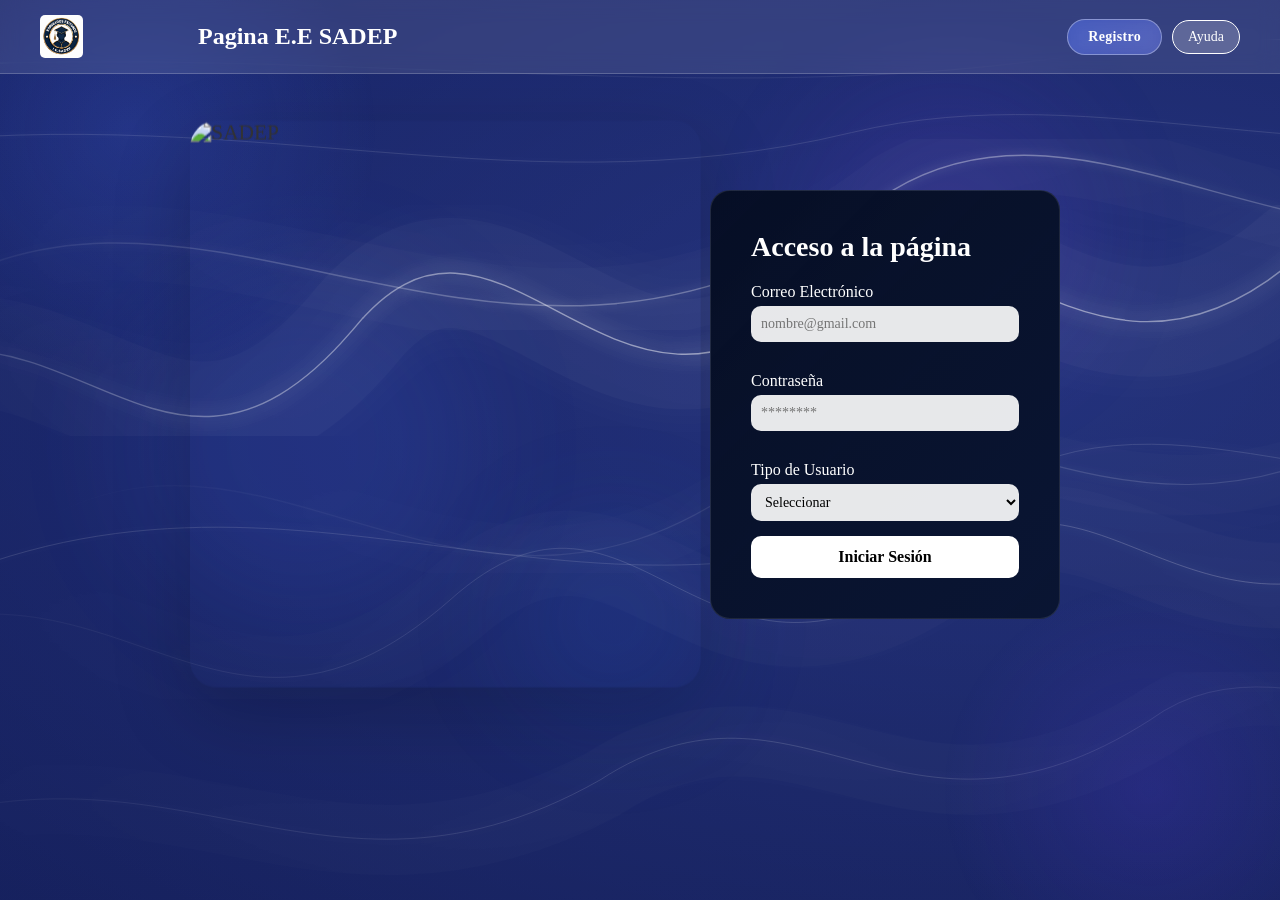
==== commit 0f8ebccd: "nuevas correcciones" ====
--- a/index.html
+++ b/index.html
@@ -19,7 +19,7 @@
       <span>Pagina E.E SADEP</span>
     </div>
     <div class="nav-actions">
-      <button class="help" onclick="abrirRegistro()">Registro</button>
+      <button class="btn-nav-accion" onclick="abrirRegistro()">Registro</button>
       <button class="help" onclick="mostrarAyuda()">Ayuda</button>
     </div>
   </div>
@@ -31,29 +31,21 @@
     <button class="modal-cerrar" onclick="cerrarRegistro()">✕</button>
     <h2 class="modal-titulo">Solicitud de Registro</h2>
     <p class="modal-sub">Completa el formulario. Un administrador revisará y aceptará tu solicitud.</p>
-
     <div id="reg-exito" class="reg-exito" style="display:none;"></div>
     <div id="reg-error-msg" class="reg-error-msg" style="display:none;"></div>
-
     <form id="form-registro" onsubmit="enviarRegistro(event)" autocomplete="off">
       <label class="form-label">Nombre completo *</label>
       <input type="text" id="reg-nombre" placeholder="Tu nombre completo" maxlength="100" required>
-
       <label class="form-label">Correo electrónico *</label>
       <input type="email" id="reg-correo" placeholder="nombre@gmail.com" required>
-
       <label class="form-label">Contraseña *</label>
       <input type="password" id="reg-password" placeholder="Mínimo 7 caracteres con al menos una letra" required>
-
       <label class="form-label">Confirmar contraseña *</label>
       <input type="password" id="reg-password2" placeholder="Repite tu contraseña" required>
-
       <label class="form-label">Número de teléfono <span class="opt">(opcional)</span></label>
       <input type="tel" id="reg-telefono" placeholder="Ej: 3001234567">
-
       <label class="form-label">Año de graduación <span class="opt">(opcional)</span></label>
       <input type="text" id="reg-graduacion" placeholder="Ej: 2024">
-
       <label class="form-label">Motivo de ingreso / Tipo de usuario <span class="opt">(opcional)</span></label>
       <select id="reg-tipo">
         <option value="">Seleccionar...</option>
@@ -63,7 +55,6 @@
         <option value="Familiar de egresado">Familiar de egresado</option>
         <option value="Otro">Otro</option>
       </select>
-
       <button type="submit" class="btn-registro-enviar" id="btn-reg-enviar">Enviar solicitud</button>
     </form>
   </div>
@@ -97,7 +88,7 @@
 </div>
 
 <div id="portal" style="display:none;">
-    <nav class="footer-nav-bar">
+  <nav class="footer-nav-bar">
     <button class="footer-nav-item" onclick="irAInicio()"><span class="fnav-icon">🏠</span><span class="fnav-label">Inicio</span></button>
     <button class="footer-nav-item" onclick="mostrarPerfil()"><span class="fnav-icon">👤</span><span class="fnav-label">Perfil</span></button>
     <button class="footer-nav-item" onclick="mostrarConocenos()"><span class="fnav-icon">ℹ️</span><span class="fnav-label">Conócenos</span></button>
@@ -177,6 +168,7 @@
     </div>
   </section>
 
+  <!-- CONÓCENOS: slots de foto con fallback de iniciales -->
   <section id="vista-conocenos" class="vista-secundaria" style="display:none;">
     <button class="btn-volver" onclick="volverAlPortal()">← Volver</button>
     <div class="conocenos-card">
@@ -185,48 +177,111 @@
       <p class="conocenos-sub">Conoce más sobre nuestra historia, nuestros valores y nuestro equipo.</p>
       <div class="conocenos-grid">
         <button type="button" class="conocenos-item" onclick="abrirConocenos(1)">
-          <span class="conocenos-icon">📜</span><h3>Celene Salazar</h3><p>Ver hoja de vida</p>
+          <div class="conocenos-foto-slot">
+            <img src="foto_celene.jpg" alt="Celene Salazar" class="conocenos-foto-img"
+                 onerror="this.style.display='none';this.nextElementSibling.style.display='flex'">
+            <div class="conocenos-foto-fallback">CS</div>
+          </div>
+          <h3>Celene Salazar</h3>
+          <p>Ver hoja de vida</p>
         </button>
         <button type="button" class="conocenos-item" onclick="abrirConocenos(2)">
-          <span class="conocenos-icon">🎯</span><h3>Dayana Mosquera</h3><p>Ver hoja de vida</p>
+          <div class="conocenos-foto-slot">
+            <img src="foto_dayana.jpg" alt="Dayana Mosquera" class="conocenos-foto-img"
+                 onerror="this.style.display='none';this.nextElementSibling.style.display='flex'">
+            <div class="conocenos-foto-fallback">DM</div>
+          </div>
+          <h3>Dayana Mosquera</h3>
+          <p>Ver hoja de vida</p>
         </button>
         <button type="button" class="conocenos-item" onclick="abrirConocenos(3)">
-          <span class="conocenos-icon">👥</span><h3>Mariangel Mosquera</h3><p>Ver hoja de vida</p>
+          <div class="conocenos-foto-slot">
+            <img src="foto_mariangel.jpg" alt="Mariangel Mosquera" class="conocenos-foto-img"
+                 onerror="this.style.display='none';this.nextElementSibling.style.display='flex'">
+            <div class="conocenos-foto-fallback">MM</div>
+          </div>
+          <h3>Mariangel Mosquera</h3>
+          <p>Ver hoja de vida</p>
         </button>
       </div>
     </div>
   </section>
+
+  <!-- LÍDERES: pirámide 1 arriba / 2 en medio / 3 abajo -->
   <section id="vista-lideres" class="vista-secundaria" style="display:none;">
     <button class="btn-volver" onclick="volverAlPortal()">← Volver</button>
     <div class="conocenos-card">
       <span class="footer-tag">E.E SADEP</span>
       <h2>Líderes Estudiantiles</h2>
       <p class="conocenos-sub">Conoce a los representantes y líderes de nuestra comunidad estudiantil.</p>
-      <div class="conocenos-grid">
-        <button type="button" class="conocenos-item">
-          <span class="conocenos-icon">👑</span><h3>Presidente</h3><p>Representante principal</p>
-        </button>
-        <button type="button" class="conocenos-item">
-          <span class="conocenos-icon">🤝</span><h3>Vicepresidente</h3><p>Apoyo a la presidencia</p>
-        </button>
-        <button type="button" class="conocenos-item">
-          <span class="conocenos-icon">📋</span><h3>Secretario/a</h3><p>Gestión y actas</p>
-        </button>
-        <button type="button" class="conocenos-item">
-          <span class="conocenos-icon">💰</span><h3>Tesorero/a</h3><p>Administración de recursos</p>
-        </button>
-        <button type="button" class="conocenos-item">
-          <span class="conocenos-icon">📣</span><h3>Vocal</h3><p>Vocero estudiantil</p>
-        </button>
+
+      <div class="lideres-piramide">
+
+        <!-- FILA 1: 1 tarjeta (tope) -->
+        <div class="lideres-fila lideres-fila-1">
+          <button type="button" class="conocenos-item lider-top">
+            <img src="foto_lider_principal.jpg" alt="Líder Principal" class="conocenos-img"
+                 onerror="this.style.display='none';this.nextElementSibling.style.display='flex'">
+            <div class="conocenos-img-fallback">LP</div>
+            <h3>Líder Principal</h3>
+            <p>Nombre del líder</p>
+          </button>
+        </div>
+
+        <!-- FILA 2: 2 tarjetas -->
+        <div class="lideres-fila lideres-fila-2">
+          <button type="button" class="conocenos-item">
+            <img src="imagenesgeraldine.jpg" alt="Geraldine Suarez" class="conocenos-img"
+                 onerror="this.style.display='none';this.nextElementSibling.style.display='flex'">
+            <div class="conocenos-img-fallback">GS</div>
+            <h3>Personera</h3>
+            <p>Geraldine Suarez Milano</p>
+          </button>
+          <button type="button" class="conocenos-item">
+            <img src="imagenespaulina.jpg" alt="Paulina Montoya" class="conocenos-img"
+                 onerror="this.style.display='none';this.nextElementSibling.style.display='flex'">
+            <div class="conocenos-img-fallback">PM</div>
+            <h3>Contralora</h3>
+            <p>Paulina Montoya Arteaga</p>
+          </button>
+        </div>
+
+        <!-- FILA 3: 3 tarjetas (base) -->
+        <div class="lideres-fila lideres-fila-3">
+          <button type="button" class="conocenos-item">
+            <img src="imagenesjuan.jpg" alt="Juan Esteban Morales" class="conocenos-img"
+                 onerror="this.style.display='none';this.nextElementSibling.style.display='flex'">
+            <div class="conocenos-img-fallback">JM</div>
+            <h3>Mediador</h3>
+            <p>Juan Esteban Morales Restrepo</p>
+          </button>
+          <button type="button" class="conocenos-item">
+            <img src="imagenesjose.jpg" alt="Jose Daniel Cortes" class="conocenos-img"
+                 onerror="this.style.display='none';this.nextElementSibling.style.display='flex'">
+            <div class="conocenos-img-fallback">JC</div>
+            <h3>Lider Deportivo</h3>
+            <p>Jose Daniel Cortes</p>
+          </button>
+          <button type="button" class="conocenos-item">
+            <img src="imagenesjacobo.jpg" alt="Jacobo Andrae Sanchez" class="conocenos-img"
+                 onerror="this.style.display='none';this.nextElementSibling.style.display='flex'">
+            <div class="conocenos-img-fallback">JA</div>
+            <h3>Representante</h3>
+            <p>Jacobo Andrae Sanchez</p>
+          </button>
+        </div>
+
       </div>
     </div>
   </section>
+
   <section id="vista-hoja-vida" class="vista-secundaria" style="display:none; max-width:100%;">
     <button class="btn-volver" onclick="volverAConocenos()">← Volver a Conócenos</button>
     <iframe id="cv-iframe" src="" style="width:100%; height:88vh; border:none; border-radius:12px; margin-top:12px;"></iframe>
   </section>
 
 </div>
+
 <div class="orb-extra orb-a" id="orbA"></div>
 <div class="orb-extra orb-b" id="orbB"></div>
 <div class="orb-extra orb-c" id="orbC"></div>
@@ -244,7 +299,8 @@
 </script>
 <script src="script.js"></script>
 </body>
-<svg id="bg-curve" style="position:fixed;top:0;left:0;width:100%;height:100%;pointer-events:none;z-index:0;overflow:visible;" xmlns="http://www.w3.org/2000/svg">
+
+<svg id="bg-lines" style="position:fixed;top:0;left:0;width:100%;height:100%;pointer-events:none;z-index:0;overflow:visible;" xmlns="http://www.w3.org/2000/svg">
   <defs>
     <filter id="softglow">
       <feGaussianBlur stdDeviation="10" result="blur"/>
@@ -252,6 +308,10 @@
     </filter>
     <filter id="wideglow">
       <feGaussianBlur stdDeviation="28" result="blur"/>
+      <feMerge><feMergeNode in="blur"/><feMergeNode in="SourceGraphic"/></feMerge>
+    </filter>
+    <filter id="thinGlow">
+      <feGaussianBlur stdDeviation="5" result="blur"/>
       <feMerge><feMergeNode in="blur"/><feMergeNode in="SourceGraphic"/></feMerge>
     </filter>
     <linearGradient id="wg1" x1="0%" y1="0%" x2="100%" y2="0%">
@@ -267,99 +327,124 @@
       <stop offset="70%"  stop-color="white" stop-opacity="0.55"/>
       <stop offset="100%" stop-color="white" stop-opacity="0"/>
     </linearGradient>
-  </defs>
-
-  <!-- Halo amplio línea 1 -->
-  <path d="M -200,420 C 50,200 150,580 350,320 C 500,130 620,500 820,280 C 950,140 1080,440 1280,260 C 1420,130 1550,380 1800,220"
-    stroke="url(#wg1)" stroke-width="120" fill="none" opacity="0.05" filter="url(#wideglow)">
-    <animate attributeName="d"
-      values="
-        M -200,420 C 50,200 150,580 350,320 C 500,130 620,500 820,280 C 950,140 1080,440 1280,260 C 1420,130 1550,380 1800,220;
-        M -200,400 C 60,250 140,540 360,360 C 510,180 600,480 840,300 C 960,170 1060,420 1300,290 C 1440,160 1540,350 1800,240;
-        M -200,420 C 50,200 150,580 350,320 C 500,130 620,500 820,280 C 950,140 1080,440 1280,260 C 1420,130 1550,380 1800,220"
-      dur="16s" repeatCount="indefinite"/>
-  </path>
-
-  <!-- Línea brillante principal ondulada -->
-  <path d="M -200,420 C 50,200 150,580 350,320 C 500,130 620,500 820,280 C 950,140 1080,440 1280,260 C 1420,130 1550,380 1800,220"
-    stroke="url(#wg1)" stroke-width="1.4" fill="none" opacity="0.9" filter="url(#softglow)">
-    <animate attributeName="d"
-      values="
-        M -200,420 C 50,200 150,580 350,320 C 500,130 620,500 820,280 C 950,140 1080,440 1280,260 C 1420,130 1550,380 1800,220;
-        M -200,400 C 60,250 140,540 360,360 C 510,180 600,480 840,300 C 960,170 1060,420 1300,290 C 1440,160 1540,350 1800,240;
-        M -200,420 C 50,200 150,580 350,320 C 500,130 620,500 820,280 C 950,140 1080,440 1280,260 C 1420,130 1550,380 1800,220"
-      dur="16s" repeatCount="indefinite"/>
-    <animate attributeName="opacity" values="0.9;0.45;0.9" dur="8s" repeatCount="indefinite"/>
-  </path>
-
-  <!-- Halo amplio línea 2 (más abajo, diferente onda) -->
-  <path d="M -200,680 C 100,480 200,820 450,600 C 640,430 700,750 950,560 C 1100,430 1200,700 1450,520 C 1620,390 1720,640 1900,500"
-    stroke="url(#wg2)" stroke-width="90" fill="none" opacity="0.04" filter="url(#wideglow)">
-    <animate attributeName="d"
-      values="
-        M -200,680 C 100,480 200,820 450,600 C 640,430 700,750 950,560 C 1100,430 1200,700 1450,520 C 1620,390 1720,640 1900,500;
-        M -200,660 C 110,510 190,800 460,630 C 650,460 690,730 960,590 C 1110,460 1190,680 1460,550 C 1630,420 1710,620 1900,520;
-        M -200,680 C 100,480 200,820 450,600 C 640,430 700,750 950,560 C 1100,430 1200,700 1450,520 C 1620,390 1720,640 1900,500"
-      dur="20s" repeatCount="indefinite"/>
-  </path>
-
-  <!-- Línea fina segunda onda -->
-  <path d="M -200,680 C 100,480 200,820 450,600 C 640,430 700,750 950,560 C 1100,430 1200,700 1450,520 C 1620,390 1720,640 1900,500"
-    stroke="url(#wg2)" stroke-width="1" fill="none" opacity="0.5" filter="url(#softglow)">
-    <animate attributeName="opacity" values="0.5;0.18;0.5" dur="11s" repeatCount="indefinite"/>
-  </path>
-</svg>
-  <defs>
-    <filter id="glow1">
-      <feGaussianBlur stdDeviation="6" result="blur"/>
-      <feMerge><feMergeNode in="blur"/><feMergeNode in="blur"/><feMergeNode in="SourceGraphic"/></feMerge>
-    </filter>
-    <filter id="glow2">
-      <feGaussianBlur stdDeviation="18" result="blur"/>
-      <feMerge><feMergeNode in="blur"/><feMergeNode in="SourceGraphic"/></feMerge>
-    </filter>
-    <linearGradient id="lineGrad" x1="0%" y1="0%" x2="100%" y2="0%">
+    <linearGradient id="wg3" x1="0%" y1="0%" x2="100%" y2="0%">
       <stop offset="0%"   stop-color="white" stop-opacity="0"/>
-      <stop offset="30%"  stop-color="white" stop-opacity="0.7"/>
-      <stop offset="60%"  stop-color="white" stop-opacity="0.9"/>
+      <stop offset="30%"  stop-color="white" stop-opacity="0.4"/>
+      <stop offset="65%"  stop-color="white" stop-opacity="0.6"/>
+      <stop offset="100%" stop-color="white" stop-opacity="0"/>
+    </linearGradient>
+    <linearGradient id="wg4" x1="0%" y1="0%" x2="100%" y2="0%">
+      <stop offset="0%"   stop-color="white" stop-opacity="0"/>
+      <stop offset="20%"  stop-color="white" stop-opacity="0.25"/>
+      <stop offset="50%"  stop-color="white" stop-opacity="0.45"/>
+      <stop offset="80%"  stop-color="white" stop-opacity="0.2"/>
+      <stop offset="100%" stop-color="white" stop-opacity="0"/>
+    </linearGradient>
+    <linearGradient id="wg5" x1="0%" y1="0%" x2="100%" y2="0%">
+      <stop offset="0%"   stop-color="white" stop-opacity="0"/>
+      <stop offset="35%"  stop-color="white" stop-opacity="0.3"/>
+      <stop offset="60%"  stop-color="white" stop-opacity="0.5"/>
       <stop offset="100%" stop-color="white" stop-opacity="0"/>
     </linearGradient>
   </defs>
 
-  <!-- Halo difuso debajo -->
+  <!-- LÍNEA 1 -->
+  <path d="M -200,420 C 50,200 150,580 350,320 C 500,130 620,500 820,280 C 950,140 1080,440 1280,260 C 1420,130 1550,380 1800,220"
+    stroke="url(#wg1)" stroke-width="110" fill="none" opacity="0.05" filter="url(#wideglow)">
+    <animate attributeName="d"
+      values="M -200,420 C 50,200 150,580 350,320 C 500,130 620,500 820,280 C 950,140 1080,440 1280,260 C 1420,130 1550,380 1800,220;M -200,400 C 60,250 140,540 360,360 C 510,180 600,480 840,300 C 960,170 1060,420 1300,290 C 1440,160 1540,350 1800,240;M -200,420 C 50,200 150,580 350,320 C 500,130 620,500 820,280 C 950,140 1080,440 1280,260 C 1420,130 1550,380 1800,220"
+      dur="16s" repeatCount="indefinite"/>
+  </path>
+  <path d="M -200,420 C 50,200 150,580 350,320 C 500,130 620,500 820,280 C 950,140 1080,440 1280,260 C 1420,130 1550,380 1800,220"
+    stroke="url(#wg1)" stroke-width="1.4" fill="none" opacity="0.9" filter="url(#softglow)">
+    <animate attributeName="d"
+      values="M -200,420 C 50,200 150,580 350,320 C 500,130 620,500 820,280 C 950,140 1080,440 1280,260 C 1420,130 1550,380 1800,220;M -200,400 C 60,250 140,540 360,360 C 510,180 600,480 840,300 C 960,170 1060,420 1300,290 C 1440,160 1540,350 1800,240;M -200,420 C 50,200 150,580 350,320 C 500,130 620,500 820,280 C 950,140 1080,440 1280,260 C 1420,130 1550,380 1800,220"
+      dur="16s" repeatCount="indefinite"/>
+    <animate attributeName="opacity" values="0.9;0.45;0.9" dur="8s" repeatCount="indefinite"/>
+  </path>
+
+  <!-- LÍNEA 2 -->
+  <path d="M -200,680 C 100,480 200,820 450,600 C 640,430 700,750 950,560 C 1100,430 1200,700 1450,520 C 1620,390 1720,640 1900,500"
+    stroke="url(#wg2)" stroke-width="85" fill="none" opacity="0.04" filter="url(#wideglow)">
+    <animate attributeName="d"
+      values="M -200,680 C 100,480 200,820 450,600 C 640,430 700,750 950,560 C 1100,430 1200,700 1450,520 C 1620,390 1720,640 1900,500;M -200,660 C 110,510 190,800 460,630 C 650,460 690,730 960,590 C 1110,460 1190,680 1460,550 C 1630,420 1710,620 1900,520;M -200,680 C 100,480 200,820 450,600 C 640,430 700,750 950,560 C 1100,430 1200,700 1450,520 C 1620,390 1720,640 1900,500"
+      dur="20s" repeatCount="indefinite"/>
+  </path>
+  <path d="M -200,680 C 100,480 200,820 450,600 C 640,430 700,750 950,560 C 1100,430 1200,700 1450,520 C 1620,390 1720,640 1900,500"
+    stroke="url(#wg2)" stroke-width="1" fill="none" opacity="0.5" filter="url(#thinGlow)">
+    <animate attributeName="opacity" values="0.5;0.18;0.5" dur="11s" repeatCount="indefinite"/>
+  </path>
+
+  <!-- LÍNEA 3 -->
   <path d="M -100,320 C 200,80 500,500 900,180 C 1100,60 1300,320 1600,200"
-    stroke="url(#lineGrad)" stroke-width="80" fill="none"
-    opacity="0.04" filter="url(#glow2)">
-    <animate attributeName="d"
-      values="
-        M -100,320 C 200,80  500,500 900,180 C 1100,60  1300,320 1600,200;
-        M -100,300 C 180,120 520,460 880,210 C 1080,90  1320,280 1600,220;
-        M -100,320 C 200,80  500,500 900,180 C 1100,60  1300,320 1600,200"
+    stroke="url(#wg3)" stroke-width="75" fill="none" opacity="0.04" filter="url(#wideglow)">
+    <animate attributeName="d"
+      values="M -100,320 C 200,80 500,500 900,180 C 1100,60 1300,320 1600,200;M -100,300 C 180,120 520,460 880,210 C 1080,90 1320,280 1600,220;M -100,320 C 200,80 500,500 900,180 C 1100,60 1300,320 1600,200"
       dur="12s" repeatCount="indefinite"/>
   </path>
-
-  <!-- Línea brillante fina encima -->
   <path d="M -100,320 C 200,80 500,500 900,180 C 1100,60 1300,320 1600,200"
-    stroke="url(#lineGrad)" stroke-width="1.5" fill="none"
-    opacity="0.85" filter="url(#glow1)">
-    <animate attributeName="d"
-      values="
-        M -100,320 C 200,80  500,500 900,180 C 1100,60  1300,320 1600,200;
-        M -100,300 C 180,120 520,460 880,210 C 1080,90  1320,280 1600,220;
-        M -100,320 C 200,80  500,500 900,180 C 1100,60  1300,320 1600,200"
+    stroke="url(#wg3)" stroke-width="1.5" fill="none" opacity="0.85" filter="url(#thinGlow)">
+    <animate attributeName="d"
+      values="M -100,320 C 200,80 500,500 900,180 C 1100,60 1300,320 1600,200;M -100,300 C 180,120 520,460 880,210 C 1080,90 1320,280 1600,220;M -100,320 C 200,80 500,500 900,180 C 1100,60 1300,320 1600,200"
       dur="12s" repeatCount="indefinite"/>
-    <animate attributeName="opacity"
-      values="0.85;0.5;0.85"
-      dur="6s" repeatCount="indefinite"/>
-  </path>
-
-  <!-- Segunda línea curva más abajo, más suave -->
+    <animate attributeName="opacity" values="0.85;0.5;0.85" dur="6s" repeatCount="indefinite"/>
+  </path>
+
+  <!-- LÍNEA 4 -->
+  <path d="M -200,870 C 150,680 300,950 600,780 C 800,650 900,880 1150,720 C 1300,610 1500,820 1800,700"
+    stroke="url(#wg4)" stroke-width="70" fill="none" opacity="0.035" filter="url(#wideglow)">
+    <animate attributeName="d"
+      values="M -200,870 C 150,680 300,950 600,780 C 800,650 900,880 1150,720 C 1300,610 1500,820 1800,700;M -200,850 C 160,710 290,930 610,800 C 810,670 890,860 1160,740 C 1310,630 1490,800 1800,720;M -200,870 C 150,680 300,950 600,780 C 800,650 900,880 1150,720 C 1300,610 1500,820 1800,700"
+      dur="18s" repeatCount="indefinite"/>
+  </path>
+  <path d="M -200,870 C 150,680 300,950 600,780 C 800,650 900,880 1150,720 C 1300,610 1500,820 1800,700"
+    stroke="url(#wg4)" stroke-width="1" fill="none" opacity="0.4" filter="url(#thinGlow)">
+    <animate attributeName="opacity" values="0.4;0.15;0.4" dur="13s" repeatCount="indefinite"/>
+  </path>
+
+  <!-- LÍNEA 5 -->
+  <path d="M 0,550 C 250,350 450,700 750,480 C 950,330 1100,600 1400,420 C 1600,310 1750,530 1920,400"
+    stroke="url(#wg5)" stroke-width="60" fill="none" opacity="0.03" filter="url(#wideglow)">
+    <animate attributeName="d"
+      values="M 0,550 C 250,350 450,700 750,480 C 950,330 1100,600 1400,420 C 1600,310 1750,530 1920,400;M 0,530 C 260,370 440,680 760,500 C 960,350 1090,580 1410,440 C 1610,330 1740,510 1920,420;M 0,550 C 250,350 450,700 750,480 C 950,330 1100,600 1400,420 C 1600,310 1750,530 1920,400"
+      dur="22s" repeatCount="indefinite"/>
+  </path>
+  <path d="M 0,550 C 250,350 450,700 750,480 C 950,330 1100,600 1400,420 C 1600,310 1750,530 1920,400"
+    stroke="url(#wg5)" stroke-width="1.2" fill="none" opacity="0.35" filter="url(#thinGlow)">
+    <animate attributeName="opacity" values="0.35;0.12;0.35" dur="14s" repeatCount="indefinite"/>
+  </path>
+
+  <!-- LÍNEA 6 -->
+  <path d="M -200,160 C 200,80 500,220 850,130 C 1100,70 1350,190 1600,110 C 1750,65 1850,160 2000,100"
+    stroke="white" stroke-width="0.9" fill="none" opacity="0.18" filter="url(#thinGlow)">
+    <animate attributeName="opacity" values="0.18;0.07;0.18" dur="9s" repeatCount="indefinite"/>
+    <animate attributeName="d"
+      values="M -200,160 C 200,80 500,220 850,130 C 1100,70 1350,190 1600,110 C 1750,65 1850,160 2000,100;M -200,150 C 210,95 490,210 860,145 C 1110,85 1340,180 1610,125 C 1760,80 1840,150 2000,115;M -200,160 C 200,80 500,220 850,130 C 1100,70 1350,190 1600,110 C 1750,65 1850,160 2000,100"
+      dur="24s" repeatCount="indefinite"/>
+  </path>
+
+  <!-- LÍNEA 7 -->
+  <path d="M -100,1050 C 300,880 550,1100 900,950 C 1100,860 1300,1020 1600,900 C 1780,840 1900,1000 2100,880"
+    stroke="white" stroke-width="0.8" fill="none" opacity="0.14" filter="url(#thinGlow)">
+    <animate attributeName="opacity" values="0.14;0.05;0.14" dur="17s" repeatCount="indefinite"/>
+    <animate attributeName="d"
+      values="M -100,1050 C 300,880 550,1100 900,950 C 1100,860 1300,1020 1600,900 C 1780,840 1900,1000 2100,880;M -100,1030 C 310,900 540,1080 910,970 C 1110,880 1290,1000 1610,920 C 1790,860 1890,980 2100,900;M -100,1050 C 300,880 550,1100 900,950 C 1100,860 1300,1020 1600,900 C 1780,840 1900,1000 2100,880"
+      dur="26s" repeatCount="indefinite"/>
+  </path>
+
+  <!-- LÍNEA 8 -->
   <path d="M -100,600 C 300,400 600,700 1000,480 C 1200,370 1400,560 1700,440"
-    stroke="white" stroke-width="1" fill="none"
-    opacity="0.2" filter="url(#glow1)">
-    <animate attributeName="opacity"
-      values="0.2;0.08;0.2"
-      dur="9s" repeatCount="indefinite"/>
+    stroke="white" stroke-width="0.9" fill="none" opacity="0.2" filter="url(#thinGlow)">
+    <animate attributeName="opacity" values="0.2;0.07;0.2" dur="9s" repeatCount="indefinite"/>
+  </path>
+
+  <!-- LÍNEA 9 -->
+  <path d="M -200,75 C 300,30 700,120 1100,50 C 1350,10 1600,90 2000,40"
+    stroke="white" stroke-width="0.7" fill="none" opacity="0.12" filter="url(#thinGlow)">
+    <animate attributeName="opacity" values="0.12;0.04;0.12" dur="20s" repeatCount="indefinite"/>
+    <animate attributeName="d"
+      values="M -200,75 C 300,30 700,120 1100,50 C 1350,10 1600,90 2000,40;M -200,65 C 310,45 690,110 1110,60 C 1360,22 1590,80 2000,55;M -200,75 C 300,30 700,120 1100,50 C 1350,10 1600,90 2000,40"
+      dur="30s" repeatCount="indefinite"/>
   </path>
 </svg>
 </html>
--- a/styles.css
+++ b/styles.css
@@ -69,7 +69,7 @@
   animation: lightPulse 10s ease-in-out infinite alternate;
 }
 @keyframes lightPulse {
-  0%   {
+  0% {
     background-image:
       radial-gradient(ellipse 80% 60% at 20% 10%,  rgba(99,130,255,0.28) 0%, transparent 60%),
       radial-gradient(ellipse 60% 50% at 80% 90%,  rgba(60,90,220,0.32) 0%, transparent 55%),
@@ -88,12 +88,41 @@
       linear-gradient(160deg, #101a60 0%, #0d1450 40%, #0a1242 100%);
   }
 }
+
+/* ── NAVEGACIÓN ── */
 .header-nav { background: rgba(255,255,255,0.1); backdrop-filter: blur(10px); padding:15px 30px; position:sticky; top:0; z-index:100; border-bottom:1px solid rgba(255,255,255,0.2); }
 .nav-container { max-width:1200px; margin:0 auto; display:flex; justify-content:space-between; align-items:center; gap:20px; }
 .logo { font-size:24px; font-weight:bold; color:white; min-width:120px; }
 .nav-actions { display:flex; gap:10px; align-items:center; }
+
+/* ── BOTÓN REGISTRO ── */
+.btn-nav-accion {
+  color: white;
+  background: linear-gradient(135deg, rgba(76,111,255,0.45), rgba(106,124,255,0.4));
+  border: 1px solid rgba(255,255,255,0.35);
+  padding: 9px 20px;
+  border-radius: 20px;
+  cursor: pointer;
+  transition: all .3s cubic-bezier(0.2,0.7,0.2,1);
+  font-weight: 600;
+  font-family: inherit;
+  font-size: 14px;
+  letter-spacing: .3px;
+  backdrop-filter: blur(8px);
+}
+.btn-nav-accion:hover {
+  background: linear-gradient(135deg, rgba(76,111,255,0.7), rgba(106,124,255,0.65));
+  border-color: rgba(255,255,255,0.6);
+  transform: scale(1.06);
+  box-shadow: 0 6px 20px rgba(76,111,255,0.4);
+}
+.btn-nav-accion:active { transform: scale(0.97); }
+
+/* ── BOTÓN AYUDA (estilo original) ── */
 .help { color:white; background:rgba(255,255,255,0.2); border:1px solid white; padding:8px 15px; border-radius:20px; cursor:pointer; transition:all .3s; font-weight:500; font-family:inherit; font-size:14px; }
 .help:hover { background:rgba(255,255,255,0.3); transform:scale(1.05); }
+
+/* ── LOGIN ── */
 .main-container { display:flex; gap:40px; align-items:center; justify-content:center; max-width:1100px; width:90%; padding:20px; margin:60px auto; min-height:500px; position:relative; z-index:1; }
 .carousel-container { width:450px; height:500px; position:relative; perspective:1000px; }
 .carousel { width:100%; height:100%; position:relative; transform-style:preserve-3d; transition:transform .7s; }
@@ -114,6 +143,8 @@
 .error-message.show { display:block; animation:slideDown .3s ease-out; }
 @keyframes slideDown { from {opacity:0;transform:translateY(-5px);} to {opacity:1;transform:translateY(0);} }
 .input-error { border:2px solid #ff6b6b !important; background:rgba(255,107,107,0.1) !important; }
+
+/* ── PORTAL ── */
 #portal { display:none; min-height:100vh; color:white; padding:110px 20px 40px; position:relative; z-index:1; }
 .portal-content-section { max-width:1200px; margin:0 auto; padding:20px; }
 .portal-content-section h2 { font-size:32px; margin-bottom:30px; font-weight:bold; }
@@ -122,6 +153,8 @@
 .footer-nav-item:hover { background:rgba(76,111,255,0.45); border-color:rgba(255,255,255,0.35); transform:translateY(-2px); box-shadow:0 8px 18px rgba(76,111,255,0.35); }
 .fnav-icon { font-size:20px; line-height:1; }
 .fnav-label { font-size:12px; font-weight:600; letter-spacing:.3px; }
+
+/* ── TARJETAS ── */
 .card, .muro-form, .comentario-card, .logo-item, .muro-empty, .perfil-card, .conocenos-card {
   background: linear-gradient(135deg, rgba(4,12,30,0.92), rgba(7,18,45,0.95)), linear-gradient(135deg,#1e2a78,#3548a6);
   border:1px solid rgba(255,255,255,0.10); backdrop-filter:blur(10px); border-radius:20px;
@@ -134,12 +167,12 @@
   background: linear-gradient(135deg, rgba(10,26,70,0.95), rgba(15,34,90,0.97)), linear-gradient(135deg,#1e2a78,#3548a6);
   border-color:rgba(76,111,255,0.55); box-shadow:0 12px 30px rgba(76,111,255,0.22), 0 0 0 1px rgba(76,111,255,0.20); transform:translateY(-3px);
 }
+
+/* ── MURO ── */
 .muro-container { max-width:1200px; margin:40px auto 0; padding:0 5px; }
 .muro-header { display:flex; align-items:center; justify-content:space-between; flex-wrap:wrap; gap:12px; margin-bottom:22px; }
 .muro-titulo h3 { font-size:26px; font-weight:bold; letter-spacing:-.5px; color:white; margin:0; }
 .muro-titulo p { margin:4px 0 0; font-size:13px; opacity:.85; color:white; }
-.muro-pill { background:#4c6fff; color:white; padding:8px 16px; border-radius:999px; font-size:13px; font-weight:600; display:inline-flex; align-items:center; gap:6px; box-shadow:0 6px 20px rgba(76,111,255,0.4); }
-.muro-pill .dot { width:8px; height:8px; background:white; border-radius:50%; }
 .muro-form { padding:22px; margin-bottom:24px; }
 .muro-form .form-row { display:flex; align-items:flex-start; gap:14px; }
 .muro-avatar { flex-shrink:0; width:44px; height:44px; border-radius:50%; background:#4c6fff; color:white; font-weight:700; display:flex; align-items:center; justify-content:center; font-size:16px; box-shadow:0 6px 20px rgba(76,111,255,0.4); }
@@ -178,6 +211,8 @@
 .btn-borrar:hover { background:rgba(255,80,80,0.35); color:white; border-color:rgba(255,107,107,0.7); transform:scale(1.05); }
 .btn-borrar.admin { background:rgba(255,180,80,0.15); border-color:rgba(255,180,80,0.4); color:#ffd49b; }
 .btn-borrar.admin:hover { background:rgba(255,180,80,0.35); color:white; border-color:rgba(255,180,80,0.7); }
+
+/* ── COMUNIDAD / FOOTER ── */
 .comunidad-instituciones { max-width:1200px; margin:36px auto 24px; padding:0 20px; }
 .comunidad-instituciones-card { position:relative; border-radius:20px; overflow:hidden; background: linear-gradient(135deg, rgba(4,12,30,0.92), rgba(7,18,45,0.95)), linear-gradient(135deg,#1e2a78,#3548a6); border:1px solid rgba(255,255,255,0.10); padding:26px 28px; backdrop-filter:blur(10px); color:white; transition:all .4s cubic-bezier(0.2,0.7,0.2,1); }
 .comunidad-instituciones-card:hover { border-color:rgba(76,111,255,0.45); box-shadow:0 14px 36px rgba(0,0,0,0.35), 0 0 0 1px rgba(76,111,255,0.15); transform:translateY(-2px); }
@@ -200,8 +235,11 @@
 .logo-item:hover img { transform:scale(1.06); }
 .logo-item h3 { font-size:15px; margin-bottom:4px; font-weight:700; }
 .logo-item p { font-size:12px; opacity:.85; line-height:1.45; }
+
+/* ── SECCIONES SECUNDARIAS ── */
 .vista-secundaria { max-width:720px; margin:0 auto; padding:30px 20px 60px; color:white; min-height:60vh; }
 #vista-conocenos.vista-secundaria { max-width:1100px; }
+#vista-lideres.vista-secundaria { max-width:1100px; }
 .btn-volver { background:rgba(255,255,255,0.10); border:1px solid rgba(255,255,255,0.20); color:white; padding:8px 16px; border-radius:999px; cursor:pointer; font-size:13px; font-weight:600; margin-bottom:18px; transition:all .2s; font-family:inherit; }
 .btn-volver:hover { background:rgba(76,111,255,0.4); transform:translateX(-3px); }
 .perfil-card, .conocenos-card { border-radius:24px; padding:36px 28px; text-align:center; }
@@ -222,9 +260,110 @@
 .conocenos-grid { display:grid; grid-template-columns:repeat(3,1fr); gap:18px; margin-top:28px; width:100%; }
 .conocenos-item { background: linear-gradient(135deg, rgba(4,12,30,0.92), rgba(7,18,45,0.95)), linear-gradient(135deg,#1e2a78,#3548a6); border:1px solid rgba(255,255,255,0.12); border-radius:18px; padding:30px 20px; color:white; cursor:pointer; text-align:center; display:flex; flex-direction:column; align-items:center; justify-content:center; gap:8px; font-family:inherit; transition:all .4s cubic-bezier(0.2,0.7,0.2,1); min-height:180px; }
 .conocenos-item:hover { transform:translateY(-4px); border-color:rgba(76,111,255,0.55); box-shadow:0 12px 30px rgba(76,111,255,0.22); }
-.conocenos-icon { font-size:40px; }
-
-/* ======== MODAL DE REGISTRO ======== */
+
+/* ── FOTOS EN CONÓCENOS ── */
+.conocenos-foto-slot {
+  position: relative;
+  width: 72px;
+  height: 72px;
+  border-radius: 50%;
+  overflow: hidden;
+  border: 2.5px solid rgba(255,255,255,0.30);
+  box-shadow: 0 4px 16px rgba(76,111,255,0.35);
+  background: rgba(76,111,255,0.2);
+  margin-bottom: 4px;
+  flex-shrink: 0;
+}
+.conocenos-foto-img {
+  width: 100%;
+  height: 100%;
+  object-fit: cover;
+  border-radius: 50%;
+  display: block;
+}
+.conocenos-foto-fallback {
+  display: none;
+  width: 100%;
+  height: 100%;
+  align-items: center;
+  justify-content: center;
+  font-size: 22px;
+  font-weight: 700;
+  color: white;
+  letter-spacing: .5px;
+}
+
+/* ── FOTOS EN LÍDERES ── */
+.conocenos-img {
+  width: 68px;
+  height: 68px;
+  object-fit: cover;
+  border-radius: 50%;
+  border: 2.5px solid rgba(255,255,255,0.30);
+  box-shadow: 0 4px 16px rgba(76,111,255,0.35);
+  margin-bottom: 4px;
+  display: block;
+}
+.conocenos-img-fallback {
+  display: none;
+  width: 68px;
+  height: 68px;
+  border-radius: 50%;
+  background: rgba(76,111,255,0.35);
+  border: 2.5px solid rgba(255,255,255,0.25);
+  align-items: center;
+  justify-content: center;
+  font-size: 20px;
+  font-weight: 700;
+  color: white;
+  margin-bottom: 4px;
+  flex-shrink: 0;
+}
+
+/* ── PIRÁMIDE DE LÍDERES ── */
+.lideres-piramide {
+  display: flex;
+  flex-direction: column;
+  align-items: center;
+  gap: 16px;
+  margin-top: 28px;
+  width: 100%;
+}
+.lideres-fila {
+  display: flex;
+  flex-direction: row;
+  justify-content: center;
+  align-items: stretch;
+  gap: 16px;
+  width: 100%;
+}
+.lideres-fila-1 { max-width: 340px; }
+.lideres-fila-1 .conocenos-item {
+  flex: 1 1 100%;
+  min-height: 200px;
+  border-color: rgba(255,215,0,0.35);
+  box-shadow: 0 0 24px rgba(255,215,0,0.12);
+}
+.lideres-fila-1 .conocenos-item:hover {
+  border-color: rgba(255,215,0,0.6);
+  box-shadow: 0 12px 30px rgba(255,215,0,0.22);
+}
+.lideres-fila-2 { max-width: 680px; }
+.lideres-fila-2 .conocenos-item {
+  flex: 1 1 calc(50% - 8px);
+  min-height: 180px;
+}
+.lideres-fila-3 { max-width: 100%; }
+.lideres-fila-3 .conocenos-item {
+  flex: 1 1 calc(33.333% - 12px);
+  min-height: 180px;
+}
+.lider-top {
+  background: linear-gradient(135deg, rgba(10,20,60,0.95), rgba(20,38,100,0.97)), linear-gradient(135deg,#2a3a9a,#4060c0) !important;
+}
+.lider-top h3 { color: #ffd700; }
+
+/* ── MODAL DE REGISTRO ── */
 .modal-overlay { position:fixed; inset:0; background:rgba(0,0,0,0.65); backdrop-filter:blur(6px); z-index:999; display:flex; align-items:center; justify-content:center; padding:20px; animation:fadeIn .25s ease; }
 @keyframes fadeIn { from{opacity:0} to{opacity:1} }
 .modal-contenido { background: linear-gradient(135deg, rgba(4,12,30,0.97), rgba(7,18,45,0.98)); border:1px solid rgba(255,255,255,0.15); border-radius:24px; padding:36px 32px; max-width:480px; width:100%; position:relative; max-height:90vh; overflow-y:auto; animation:slideUp .3s cubic-bezier(0.2,0.7,0.2,1); box-shadow:0 30px 80px rgba(0,0,0,0.5); }
@@ -244,7 +383,7 @@
 .reg-exito { background:rgba(34,197,94,0.15); border:1px solid rgba(34,197,94,0.4); border-radius:12px; padding:14px 16px; color:#86efac; font-size:14px; margin-bottom:16px; line-height:1.5; }
 .reg-error-msg { background:rgba(255,80,80,0.15); border:1px solid rgba(255,80,80,0.4); border-radius:12px; padding:14px 16px; color:#fca5a5; font-size:14px; margin-bottom:16px; line-height:1.5; }
 
-/* ======== ADMIN: GESTIÓN DE REGISTROS ======== */
+/* ── ADMIN ── */
 .admin-registros-section { max-width:1200px; margin:32px auto 0; padding:0 5px; }
 .admin-registros-header { display:flex; align-items:center; justify-content:space-between; margin-bottom:18px; flex-wrap:wrap; gap:12px; }
 .admin-registros-header h3 { font-size:22px; font-weight:700; color:white; }
@@ -274,43 +413,25 @@
 .rol-selector { background:rgba(255,255,255,0.12); border:1px solid rgba(255,255,255,0.25); color:white; border-radius:8px; padding:6px 10px; font-size:12px; cursor:pointer; font-family:inherit; }
 .rol-selector option { background:#1e2a78; color:white; }
 
+/* ── ORBES EXTRA ── */
+.orb-extra { position: fixed; border-radius: 50%; pointer-events: none; z-index: 0; filter: blur(60px); opacity: 0.12; transition: transform 0.8s cubic-bezier(0.2, 0.7, 0.2, 1); }
+.orb-a { width: 350px; height: 350px; background: #4c6fff; top: 30%; left: 10%; animation: floatOrb1 25s ease-in-out infinite reverse; }
+.orb-b { width: 280px; height: 280px; background: #7c3aed; top: 10%; right: 15%; animation: floatOrb2 20s ease-in-out infinite; }
+.orb-c { width: 200px; height: 200px; background: #2563eb; bottom: 20%; left: 40%; animation: floatOrb1 30s ease-in-out infinite; }
+
+/* ── RESPONSIVE ── */
 @media (max-width:700px) {
   .main-container { flex-direction:column; gap:20px; margin:30px auto; }
   .carousel-container { width:100%; height:260px; }
   .login-container { width:100%; padding:24px; }
   .conocenos-grid { grid-template-columns:1fr; }
+  .lideres-fila { flex-direction:column; align-items:center; }
+  .lideres-fila-1, .lideres-fila-2, .lideres-fila-3 { max-width:100%; }
+  .lideres-fila .conocenos-item,
+  .lideres-fila-2 .conocenos-item,
+  .lideres-fila-3 .conocenos-item { flex: 0 1 100%; max-width:100%; width:100%; min-height:auto; }
   .modal-contenido { padding:24px 18px; }
   .nav-actions { gap:6px; }
+  .btn-nav-accion { padding:7px 12px; font-size:12px; }
   .help { padding:7px 10px; font-size:12px; }
-}
-/* Orbes adicionales interactivos */
-.orb-extra {
-  position: fixed;
-  border-radius: 50%;
-  pointer-events: none;
-  z-index: 0;
-  filter: blur(60px);
-  opacity: 0.12;
-  transition: transform 0.8s cubic-bezier(0.2, 0.7, 0.2, 1);
-}
-.orb-a {
-  width: 350px; height: 350px;
-  background: #4c6fff;
-  top: 30%;
-  left: 10%;
-  animation: floatOrb1 25s ease-in-out infinite reverse;
-}
-.orb-b {
-  width: 280px; height: 280px;
-  background: #7c3aed;
-  top: 10%;
-  right: 15%;
-  animation: floatOrb2 20s ease-in-out infinite;
-}
-.orb-c {
-  width: 200px; height: 200px;
-  background: #2563eb;
-  bottom: 20%;
-  left: 40%;
-  animation: floatOrb1 30s ease-in-out infinite;
 }
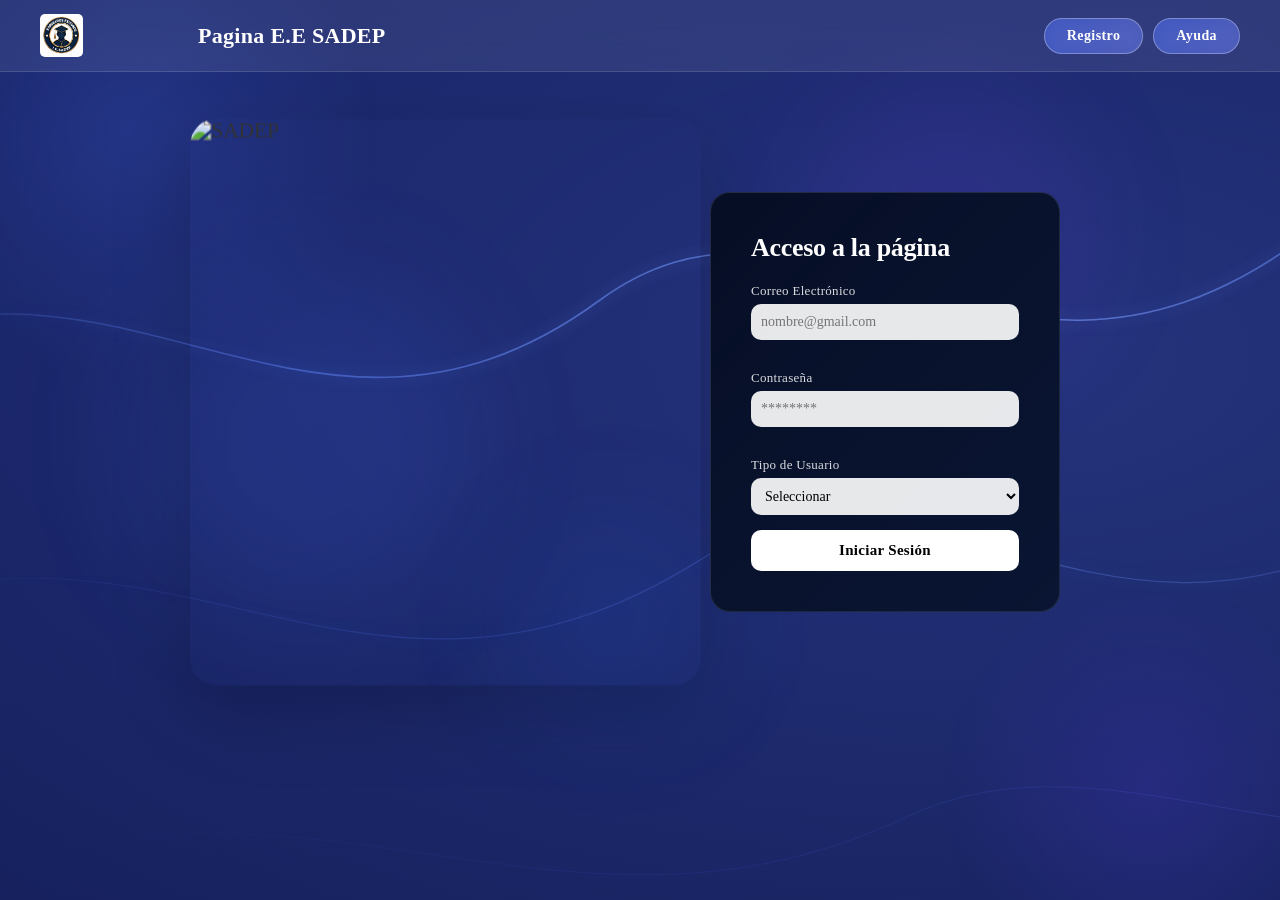
==== commit 07fa8861: "fondo" ====
--- a/index.html
+++ b/index.html
@@ -168,7 +168,6 @@
     </div>
   </section>
 
-  <!-- CONÓCENOS: slots de foto con fallback de iniciales -->
   <section id="vista-conocenos" class="vista-secundaria" style="display:none;">
     <button class="btn-volver" onclick="volverAlPortal()">← Volver</button>
     <div class="conocenos-card">
@@ -198,16 +197,15 @@
           <div class="conocenos-foto-slot">
             <img src="foto_mariangel.jpg" alt="Mariangel Mosquera" class="conocenos-foto-img"
                  onerror="this.style.display='none';this.nextElementSibling.style.display='flex'">
-            <div class="conocenos-foto-fallback">MM</div>
-          </div>
-          <h3>Mariangel Mosquera</h3>
+            <div class="conocenos-foto-fallback">MV</div>
+          </div>
+          <h3>Mariangel Vanegas</h3>
           <p>Ver hoja de vida</p>
         </button>
       </div>
     </div>
   </section>
 
-  <!-- LÍDERES: pirámide 1 arriba / 2 en medio / 3 abajo -->
   <section id="vista-lideres" class="vista-secundaria" style="display:none;">
     <button class="btn-volver" onclick="volverAlPortal()">← Volver</button>
     <div class="conocenos-card">
@@ -217,7 +215,6 @@
 
       <div class="lideres-piramide">
 
-        <!-- FILA 1: 1 tarjeta (tope) -->
         <div class="lideres-fila lideres-fila-1">
           <button type="button" class="conocenos-item lider-top">
             <img src="foto_lider_principal.jpg" alt="Líder Principal" class="conocenos-img"
@@ -228,7 +225,6 @@
           </button>
         </div>
 
-        <!-- FILA 2: 2 tarjetas -->
         <div class="lideres-fila lideres-fila-2">
           <button type="button" class="conocenos-item">
             <img src="imagenesgeraldine.jpg" alt="Geraldine Suarez" class="conocenos-img"
@@ -246,7 +242,6 @@
           </button>
         </div>
 
-        <!-- FILA 3: 3 tarjetas (base) -->
         <div class="lideres-fila lideres-fila-3">
           <button type="button" class="conocenos-item">
             <img src="imagenesjuan.jpg" alt="Juan Esteban Morales" class="conocenos-img"
@@ -300,151 +295,50 @@
 <script src="script.js"></script>
 </body>
 
+<!-- SVG DE FONDO: 3 líneas estáticas en azul índigo, sin animación -->
 <svg id="bg-lines" style="position:fixed;top:0;left:0;width:100%;height:100%;pointer-events:none;z-index:0;overflow:visible;" xmlns="http://www.w3.org/2000/svg">
   <defs>
     <filter id="softglow">
-      <feGaussianBlur stdDeviation="10" result="blur"/>
-      <feMerge><feMergeNode in="blur"/><feMergeNode in="blur"/><feMergeNode in="SourceGraphic"/></feMerge>
-    </filter>
-    <filter id="wideglow">
-      <feGaussianBlur stdDeviation="28" result="blur"/>
+      <feGaussianBlur stdDeviation="8" result="blur"/>
       <feMerge><feMergeNode in="blur"/><feMergeNode in="SourceGraphic"/></feMerge>
     </filter>
-    <filter id="thinGlow">
-      <feGaussianBlur stdDeviation="5" result="blur"/>
-      <feMerge><feMergeNode in="blur"/><feMergeNode in="SourceGraphic"/></feMerge>
-    </filter>
-    <linearGradient id="wg1" x1="0%" y1="0%" x2="100%" y2="0%">
-      <stop offset="0%"   stop-color="white" stop-opacity="0"/>
-      <stop offset="25%"  stop-color="white" stop-opacity="0.6"/>
-      <stop offset="55%"  stop-color="white" stop-opacity="0.85"/>
-      <stop offset="80%"  stop-color="white" stop-opacity="0.5"/>
-      <stop offset="100%" stop-color="white" stop-opacity="0"/>
+    <linearGradient id="lg1" x1="0%" y1="0%" x2="100%" y2="0%">
+      <stop offset="0%"   stop-color="rgba(100,140,255,0)" />
+      <stop offset="25%"  stop-color="rgba(100,140,255,0.55)" />
+      <stop offset="55%"  stop-color="rgba(130,165,255,0.75)" />
+      <stop offset="80%"  stop-color="rgba(100,140,255,0.45)" />
+      <stop offset="100%" stop-color="rgba(100,140,255,0)" />
     </linearGradient>
-    <linearGradient id="wg2" x1="0%" y1="0%" x2="100%" y2="0%">
-      <stop offset="0%"   stop-color="white" stop-opacity="0"/>
-      <stop offset="40%"  stop-color="white" stop-opacity="0.35"/>
-      <stop offset="70%"  stop-color="white" stop-opacity="0.55"/>
-      <stop offset="100%" stop-color="white" stop-opacity="0"/>
+    <linearGradient id="lg2" x1="0%" y1="0%" x2="100%" y2="0%">
+      <stop offset="0%"   stop-color="rgba(80,120,255,0)" />
+      <stop offset="30%"  stop-color="rgba(80,120,255,0.35)" />
+      <stop offset="60%"  stop-color="rgba(110,150,255,0.55)" />
+      <stop offset="100%" stop-color="rgba(80,120,255,0)" />
     </linearGradient>
-    <linearGradient id="wg3" x1="0%" y1="0%" x2="100%" y2="0%">
-      <stop offset="0%"   stop-color="white" stop-opacity="0"/>
-      <stop offset="30%"  stop-color="white" stop-opacity="0.4"/>
-      <stop offset="65%"  stop-color="white" stop-opacity="0.6"/>
-      <stop offset="100%" stop-color="white" stop-opacity="0"/>
-    </linearGradient>
-    <linearGradient id="wg4" x1="0%" y1="0%" x2="100%" y2="0%">
-      <stop offset="0%"   stop-color="white" stop-opacity="0"/>
-      <stop offset="20%"  stop-color="white" stop-opacity="0.25"/>
-      <stop offset="50%"  stop-color="white" stop-opacity="0.45"/>
-      <stop offset="80%"  stop-color="white" stop-opacity="0.2"/>
-      <stop offset="100%" stop-color="white" stop-opacity="0"/>
-    </linearGradient>
-    <linearGradient id="wg5" x1="0%" y1="0%" x2="100%" y2="0%">
-      <stop offset="0%"   stop-color="white" stop-opacity="0"/>
-      <stop offset="35%"  stop-color="white" stop-opacity="0.3"/>
-      <stop offset="60%"  stop-color="white" stop-opacity="0.5"/>
-      <stop offset="100%" stop-color="white" stop-opacity="0"/>
+    <linearGradient id="lg3" x1="0%" y1="0%" x2="100%" y2="0%">
+      <stop offset="0%"   stop-color="rgba(60,100,240,0)" />
+      <stop offset="35%"  stop-color="rgba(60,100,240,0.28)" />
+      <stop offset="65%"  stop-color="rgba(90,130,255,0.42)" />
+      <stop offset="100%" stop-color="rgba(60,100,240,0)" />
     </linearGradient>
   </defs>
 
-  <!-- LÍNEA 1 -->
-  <path d="M -200,420 C 50,200 150,580 350,320 C 500,130 620,500 820,280 C 950,140 1080,440 1280,260 C 1420,130 1550,380 1800,220"
-    stroke="url(#wg1)" stroke-width="110" fill="none" opacity="0.05" filter="url(#wideglow)">
-    <animate attributeName="d"
-      values="M -200,420 C 50,200 150,580 350,320 C 500,130 620,500 820,280 C 950,140 1080,440 1280,260 C 1420,130 1550,380 1800,220;M -200,400 C 60,250 140,540 360,360 C 510,180 600,480 840,300 C 960,170 1060,420 1300,290 C 1440,160 1540,350 1800,240;M -200,420 C 50,200 150,580 350,320 C 500,130 620,500 820,280 C 950,140 1080,440 1280,260 C 1420,130 1550,380 1800,220"
-      dur="16s" repeatCount="indefinite"/>
-  </path>
-  <path d="M -200,420 C 50,200 150,580 350,320 C 500,130 620,500 820,280 C 950,140 1080,440 1280,260 C 1420,130 1550,380 1800,220"
-    stroke="url(#wg1)" stroke-width="1.4" fill="none" opacity="0.9" filter="url(#softglow)">
-    <animate attributeName="d"
-      values="M -200,420 C 50,200 150,580 350,320 C 500,130 620,500 820,280 C 950,140 1080,440 1280,260 C 1420,130 1550,380 1800,220;M -200,400 C 60,250 140,540 360,360 C 510,180 600,480 840,300 C 960,170 1060,420 1300,290 C 1440,160 1540,350 1800,240;M -200,420 C 50,200 150,580 350,320 C 500,130 620,500 820,280 C 950,140 1080,440 1280,260 C 1420,130 1550,380 1800,220"
-      dur="16s" repeatCount="indefinite"/>
-    <animate attributeName="opacity" values="0.9;0.45;0.9" dur="8s" repeatCount="indefinite"/>
-  </path>
-
-  <!-- LÍNEA 2 -->
-  <path d="M -200,680 C 100,480 200,820 450,600 C 640,430 700,750 950,560 C 1100,430 1200,700 1450,520 C 1620,390 1720,640 1900,500"
-    stroke="url(#wg2)" stroke-width="85" fill="none" opacity="0.04" filter="url(#wideglow)">
-    <animate attributeName="d"
-      values="M -200,680 C 100,480 200,820 450,600 C 640,430 700,750 950,560 C 1100,430 1200,700 1450,520 C 1620,390 1720,640 1900,500;M -200,660 C 110,510 190,800 460,630 C 650,460 690,730 960,590 C 1110,460 1190,680 1460,550 C 1630,420 1710,620 1900,520;M -200,680 C 100,480 200,820 450,600 C 640,430 700,750 950,560 C 1100,430 1200,700 1450,520 C 1620,390 1720,640 1900,500"
-      dur="20s" repeatCount="indefinite"/>
-  </path>
-  <path d="M -200,680 C 100,480 200,820 450,600 C 640,430 700,750 950,560 C 1100,430 1200,700 1450,520 C 1620,390 1720,640 1900,500"
-    stroke="url(#wg2)" stroke-width="1" fill="none" opacity="0.5" filter="url(#thinGlow)">
-    <animate attributeName="opacity" values="0.5;0.18;0.5" dur="11s" repeatCount="indefinite"/>
-  </path>
-
-  <!-- LÍNEA 3 -->
-  <path d="M -100,320 C 200,80 500,500 900,180 C 1100,60 1300,320 1600,200"
-    stroke="url(#wg3)" stroke-width="75" fill="none" opacity="0.04" filter="url(#wideglow)">
-    <animate attributeName="d"
-      values="M -100,320 C 200,80 500,500 900,180 C 1100,60 1300,320 1600,200;M -100,300 C 180,120 520,460 880,210 C 1080,90 1320,280 1600,220;M -100,320 C 200,80 500,500 900,180 C 1100,60 1300,320 1600,200"
-      dur="12s" repeatCount="indefinite"/>
-  </path>
-  <path d="M -100,320 C 200,80 500,500 900,180 C 1100,60 1300,320 1600,200"
-    stroke="url(#wg3)" stroke-width="1.5" fill="none" opacity="0.85" filter="url(#thinGlow)">
-    <animate attributeName="d"
-      values="M -100,320 C 200,80 500,500 900,180 C 1100,60 1300,320 1600,200;M -100,300 C 180,120 520,460 880,210 C 1080,90 1320,280 1600,220;M -100,320 C 200,80 500,500 900,180 C 1100,60 1300,320 1600,200"
-      dur="12s" repeatCount="indefinite"/>
-    <animate attributeName="opacity" values="0.85;0.5;0.85" dur="6s" repeatCount="indefinite"/>
-  </path>
-
-  <!-- LÍNEA 4 -->
-  <path d="M -200,870 C 150,680 300,950 600,780 C 800,650 900,880 1150,720 C 1300,610 1500,820 1800,700"
-    stroke="url(#wg4)" stroke-width="70" fill="none" opacity="0.035" filter="url(#wideglow)">
-    <animate attributeName="d"
-      values="M -200,870 C 150,680 300,950 600,780 C 800,650 900,880 1150,720 C 1300,610 1500,820 1800,700;M -200,850 C 160,710 290,930 610,800 C 810,670 890,860 1160,740 C 1310,630 1490,800 1800,720;M -200,870 C 150,680 300,950 600,780 C 800,650 900,880 1150,720 C 1300,610 1500,820 1800,700"
-      dur="18s" repeatCount="indefinite"/>
-  </path>
-  <path d="M -200,870 C 150,680 300,950 600,780 C 800,650 900,880 1150,720 C 1300,610 1500,820 1800,700"
-    stroke="url(#wg4)" stroke-width="1" fill="none" opacity="0.4" filter="url(#thinGlow)">
-    <animate attributeName="opacity" values="0.4;0.15;0.4" dur="13s" repeatCount="indefinite"/>
-  </path>
-
-  <!-- LÍNEA 5 -->
-  <path d="M 0,550 C 250,350 450,700 750,480 C 950,330 1100,600 1400,420 C 1600,310 1750,530 1920,400"
-    stroke="url(#wg5)" stroke-width="60" fill="none" opacity="0.03" filter="url(#wideglow)">
-    <animate attributeName="d"
-      values="M 0,550 C 250,350 450,700 750,480 C 950,330 1100,600 1400,420 C 1600,310 1750,530 1920,400;M 0,530 C 260,370 440,680 760,500 C 960,350 1090,580 1410,440 C 1610,330 1740,510 1920,420;M 0,550 C 250,350 450,700 750,480 C 950,330 1100,600 1400,420 C 1600,310 1750,530 1920,400"
-      dur="22s" repeatCount="indefinite"/>
-  </path>
-  <path d="M 0,550 C 250,350 450,700 750,480 C 950,330 1100,600 1400,420 C 1600,310 1750,530 1920,400"
-    stroke="url(#wg5)" stroke-width="1.2" fill="none" opacity="0.35" filter="url(#thinGlow)">
-    <animate attributeName="opacity" values="0.35;0.12;0.35" dur="14s" repeatCount="indefinite"/>
-  </path>
-
-  <!-- LÍNEA 6 -->
-  <path d="M -200,160 C 200,80 500,220 850,130 C 1100,70 1350,190 1600,110 C 1750,65 1850,160 2000,100"
-    stroke="white" stroke-width="0.9" fill="none" opacity="0.18" filter="url(#thinGlow)">
-    <animate attributeName="opacity" values="0.18;0.07;0.18" dur="9s" repeatCount="indefinite"/>
-    <animate attributeName="d"
-      values="M -200,160 C 200,80 500,220 850,130 C 1100,70 1350,190 1600,110 C 1750,65 1850,160 2000,100;M -200,150 C 210,95 490,210 860,145 C 1110,85 1340,180 1610,125 C 1760,80 1840,150 2000,115;M -200,160 C 200,80 500,220 850,130 C 1100,70 1350,190 1600,110 C 1750,65 1850,160 2000,100"
-      dur="24s" repeatCount="indefinite"/>
-  </path>
-
-  <!-- LÍNEA 7 -->
-  <path d="M -100,1050 C 300,880 550,1100 900,950 C 1100,860 1300,1020 1600,900 C 1780,840 1900,1000 2100,880"
-    stroke="white" stroke-width="0.8" fill="none" opacity="0.14" filter="url(#thinGlow)">
-    <animate attributeName="opacity" values="0.14;0.05;0.14" dur="17s" repeatCount="indefinite"/>
-    <animate attributeName="d"
-      values="M -100,1050 C 300,880 550,1100 900,950 C 1100,860 1300,1020 1600,900 C 1780,840 1900,1000 2100,880;M -100,1030 C 310,900 540,1080 910,970 C 1110,880 1290,1000 1610,920 C 1790,860 1890,980 2100,900;M -100,1050 C 300,880 550,1100 900,950 C 1100,860 1300,1020 1600,900 C 1780,840 1900,1000 2100,880"
-      dur="26s" repeatCount="indefinite"/>
-  </path>
-
-  <!-- LÍNEA 8 -->
-  <path d="M -100,600 C 300,400 600,700 1000,480 C 1200,370 1400,560 1700,440"
-    stroke="white" stroke-width="0.9" fill="none" opacity="0.2" filter="url(#thinGlow)">
-    <animate attributeName="opacity" values="0.2;0.07;0.2" dur="9s" repeatCount="indefinite"/>
-  </path>
-
-  <!-- LÍNEA 9 -->
-  <path d="M -200,75 C 300,30 700,120 1100,50 C 1350,10 1600,90 2000,40"
-    stroke="white" stroke-width="0.7" fill="none" opacity="0.12" filter="url(#thinGlow)">
-    <animate attributeName="opacity" values="0.12;0.04;0.12" dur="20s" repeatCount="indefinite"/>
-    <animate attributeName="d"
-      values="M -200,75 C 300,30 700,120 1100,50 C 1350,10 1600,90 2000,40;M -200,65 C 310,45 690,110 1110,60 C 1360,22 1590,80 2000,55;M -200,75 C 300,30 700,120 1100,50 C 1350,10 1600,90 2000,40"
-      dur="30s" repeatCount="indefinite"/>
-  </path>
+  <!-- LÍNEA 1: curva principal superior -->
+  <path
+    d="M -200,380 C 100,180 300,520 600,300 C 820,140 1000,460 1300,240 C 1500,100 1680,360 1900,200"
+    stroke="url(#lg1)" stroke-width="1.6" fill="none" opacity="0.85"
+    filter="url(#softglow)" />
+
+  <!-- LÍNEA 2: curva media -->
+  <path
+    d="M -200,640 C 150,450 350,780 700,560 C 920,420 1100,700 1400,520 C 1600,400 1760,620 1950,480"
+    stroke="url(#lg2)" stroke-width="1.2" fill="none" opacity="0.60"
+    filter="url(#softglow)" />
+
+  <!-- LÍNEA 3: curva inferior suave -->
+  <path
+    d="M -100,900 C 300,720 550,980 900,820 C 1120,710 1350,920 1650,780 C 1820,700 1940,880 2100,760"
+    stroke="url(#lg3)" stroke-width="1.0" fill="none" opacity="0.45" />
+
 </svg>
 </html>
--- a/styles.css
+++ b/styles.css
@@ -90,37 +90,56 @@
 }
 
 /* ── NAVEGACIÓN ── */
-.header-nav { background: rgba(255,255,255,0.1); backdrop-filter: blur(10px); padding:15px 30px; position:sticky; top:0; z-index:100; border-bottom:1px solid rgba(255,255,255,0.2); }
+.header-nav { background: rgba(255,255,255,0.08); backdrop-filter: blur(14px); padding:14px 30px; position:sticky; top:0; z-index:100; border-bottom:1px solid rgba(255,255,255,0.12); }
 .nav-container { max-width:1200px; margin:0 auto; display:flex; justify-content:space-between; align-items:center; gap:20px; }
-.logo { font-size:24px; font-weight:bold; color:white; min-width:120px; }
+.logo { font-size:22px; font-weight:700; color:white; min-width:120px; letter-spacing:.3px; }
 .nav-actions { display:flex; gap:10px; align-items:center; }
 
 /* ── BOTÓN REGISTRO ── */
 .btn-nav-accion {
   color: white;
-  background: linear-gradient(135deg, rgba(76,111,255,0.45), rgba(106,124,255,0.4));
-  border: 1px solid rgba(255,255,255,0.35);
-  padding: 9px 20px;
-  border-radius: 20px;
+  background: linear-gradient(135deg, rgba(76,111,255,0.50), rgba(106,124,255,0.45));
+  border: 1px solid rgba(255,255,255,0.30);
+  padding: 9px 22px;
+  border-radius: 22px;
   cursor: pointer;
   transition: all .3s cubic-bezier(0.2,0.7,0.2,1);
   font-weight: 600;
   font-family: inherit;
   font-size: 14px;
-  letter-spacing: .3px;
+  letter-spacing: .4px;
   backdrop-filter: blur(8px);
 }
 .btn-nav-accion:hover {
-  background: linear-gradient(135deg, rgba(76,111,255,0.7), rgba(106,124,255,0.65));
-  border-color: rgba(255,255,255,0.6);
-  transform: scale(1.06);
-  box-shadow: 0 6px 20px rgba(76,111,255,0.4);
+  background: linear-gradient(135deg, rgba(76,111,255,0.75), rgba(106,124,255,0.70));
+  border-color: rgba(255,255,255,0.55);
+  transform: scale(1.05);
+  box-shadow: 0 6px 22px rgba(76,111,255,0.45);
 }
 .btn-nav-accion:active { transform: scale(0.97); }
 
-/* ── BOTÓN AYUDA (estilo original) ── */
-.help { color:white; background:rgba(255,255,255,0.2); border:1px solid white; padding:8px 15px; border-radius:20px; cursor:pointer; transition:all .3s; font-weight:500; font-family:inherit; font-size:14px; }
-.help:hover { background:rgba(255,255,255,0.3); transform:scale(1.05); }
+/* ── BOTÓN AYUDA — igual estilo azul que Registro ── */
+.help {
+  color: white;
+  background: linear-gradient(135deg, rgba(76,111,255,0.50), rgba(106,124,255,0.45));
+  border: 1px solid rgba(255,255,255,0.30);
+  padding: 9px 22px;
+  border-radius: 22px;
+  cursor: pointer;
+  transition: all .3s cubic-bezier(0.2,0.7,0.2,1);
+  font-weight: 600;
+  font-family: inherit;
+  font-size: 14px;
+  letter-spacing: .4px;
+  backdrop-filter: blur(8px);
+}
+.help:hover {
+  background: linear-gradient(135deg, rgba(76,111,255,0.75), rgba(106,124,255,0.70));
+  border-color: rgba(255,255,255,0.55);
+  transform: scale(1.05);
+  box-shadow: 0 6px 22px rgba(76,111,255,0.45);
+}
+.help:active { transform: scale(0.97); }
 
 /* ── LOGIN ── */
 .main-container { display:flex; gap:40px; align-items:center; justify-content:center; max-width:1100px; width:90%; padding:20px; margin:60px auto; min-height:500px; position:relative; z-index:1; }
@@ -132,11 +151,11 @@
 .carousel img:nth-child(3){ transform:translate(-50%,-50%) rotateY(240deg) translateZ(250px); }
 .login-container { width:350px; background: linear-gradient(135deg, rgba(4,12,30,0.92), rgba(7,18,45,0.95)), linear-gradient(135deg,#1e2a78,#3548a6); backdrop-filter:blur(20px); padding:40px; border-radius:20px; border:1px solid rgba(255,255,255,0.10); transition:all .4s cubic-bezier(0.2,0.7,0.2,1); }
 .login-container:hover { border-color:rgba(76,111,255,0.45); box-shadow:0 12px 30px rgba(76,111,255,0.18), 0 0 0 1px rgba(76,111,255,0.18); }
-.login-container h1 { color:white; margin-bottom:20px; font-size:28px; }
-.login-container label { color:white; display:block; margin-top:15px; margin-bottom:5px; font-weight:500; }
+.login-container h1 { color:white; margin-bottom:20px; font-size:26px; font-weight:700; letter-spacing:-.3px; }
+.login-container label { color:rgba(255,255,255,0.85); display:block; margin-top:15px; margin-bottom:5px; font-weight:500; font-size:13px; letter-spacing:.3px; }
 input, select { width:100%; padding:10px; margin-bottom:15px; border-radius:10px; border:none; background:rgba(255,255,255,0.9); font-size:14px; font-family:inherit; }
 input:focus, select:focus { outline:none; background:white; box-shadow:0 0 10px rgba(255,255,255,0.5); }
-.signin { width:100%; padding:12px; border:none; border-radius:10px; background:white; cursor:pointer; font-weight:bold; transition:all .3s; font-size:16px; font-family:inherit; }
+.signin { width:100%; padding:12px; border:none; border-radius:10px; background:white; cursor:pointer; font-weight:700; transition:all .3s; font-size:15px; font-family:inherit; letter-spacing:.3px; }
 .signin:hover { transform:scale(1.02); box-shadow:0 5px 20px rgba(0,0,0,0.2); }
 .signin:active { transform:scale(0.98); }
 .error-message { color:#ff6b6b; font-size:12px; margin-top:-12px; margin-bottom:12px; display:none; font-weight:500; padding-left:5px; }
@@ -147,7 +166,6 @@
 /* ── PORTAL ── */
 #portal { display:none; min-height:100vh; color:white; padding:110px 20px 40px; position:relative; z-index:1; }
 .portal-content-section { max-width:1200px; margin:0 auto; padding:20px; }
-.portal-content-section h2 { font-size:32px; margin-bottom:30px; font-weight:bold; }
 .footer-nav-bar { position:fixed; top:18px; left:50%; transform:translateX(-50%); width:calc(100% - 40px); max-width:1200px; display:flex; justify-content:center; gap:12px; padding:12px 16px; background: linear-gradient(135deg, rgba(4,12,30,0.92), rgba(7,18,45,0.95)), linear-gradient(135deg,#1e2a78,#3548a6); backdrop-filter:blur(20px); -webkit-backdrop-filter:blur(20px); border:1px solid rgba(255,255,255,0.10); border-radius:20px; box-shadow:0 14px 36px rgba(0,0,0,0.45); z-index:100; }
 .footer-nav-item { background:rgba(255,255,255,0.06); border:1px solid rgba(255,255,255,0.10); color:white; border-radius:14px; padding:8px 20px; cursor:pointer; display:flex; flex-direction:column; align-items:center; gap:3px; min-width:86px; transition:all .35s cubic-bezier(0.2,0.7,0.2,1); font-family:inherit; }
 .footer-nav-item:hover { background:rgba(76,111,255,0.45); border-color:rgba(255,255,255,0.35); transform:translateY(-2px); box-shadow:0 8px 18px rgba(76,111,255,0.35); }
@@ -168,67 +186,501 @@
   border-color:rgba(76,111,255,0.55); box-shadow:0 12px 30px rgba(76,111,255,0.22), 0 0 0 1px rgba(76,111,255,0.20); transform:translateY(-3px);
 }
 
-/* ── MURO ── */
-.muro-container { max-width:1200px; margin:40px auto 0; padding:0 5px; }
-.muro-header { display:flex; align-items:center; justify-content:space-between; flex-wrap:wrap; gap:12px; margin-bottom:22px; }
-.muro-titulo h3 { font-size:26px; font-weight:bold; letter-spacing:-.5px; color:white; margin:0; }
-.muro-titulo p { margin:4px 0 0; font-size:13px; opacity:.85; color:white; }
-.muro-form { padding:22px; margin-bottom:24px; }
-.muro-form .form-row { display:flex; align-items:flex-start; gap:14px; }
-.muro-avatar { flex-shrink:0; width:44px; height:44px; border-radius:50%; background:#4c6fff; color:white; font-weight:700; display:flex; align-items:center; justify-content:center; font-size:16px; box-shadow:0 6px 20px rgba(76,111,255,0.4); }
-.muro-form textarea { flex:1; width:100%; min-height:80px; padding:12px 14px; border-radius:10px; border:none; background:rgba(255,255,255,0.9); color:#1e2a78; font-size:14px; font-family:inherit; resize:vertical; margin-bottom:0; transition:all .25s ease; }
-.muro-form textarea::placeholder { color:rgba(30,42,120,0.5); }
-.muro-form textarea:focus { outline:none; background:white; box-shadow:0 0 10px rgba(255,255,255,0.5); }
-.muro-form-actions { display:flex; align-items:center; justify-content:space-between; margin-top:14px; gap:12px; flex-wrap:wrap; }
-.muro-counter { font-size:12px; color:rgba(255,255,255,0.7); font-weight:500; }
-.muro-counter.alert { color:#ff6b6b; }
-.btn-publicar { background:#4c6fff; color:white; border:none; padding:10px 22px; border-radius:10px; font-weight:500; font-size:14px; cursor:pointer; display:inline-flex; align-items:center; gap:8px; transition:all .3s; font-family:inherit; }
-.btn-publicar:hover { background:#5a7fff; transform:scale(1.05); box-shadow:0 5px 15px rgba(76,111,255,0.4); }
-.btn-publicar:active { transform:scale(0.95); }
-.muro-lista { display:flex; flex-direction:column; gap:18px; }
-.comentario-card { padding:20px; animation:fadeInUp .35s ease both; }
-@keyframes fadeInUp { from {opacity:0; transform:translateY(8px);} to {opacity:1; transform:translateY(0);} }
-.comentario-head { display:flex; align-items:center; gap:12px; margin-bottom:12px; }
-.comentario-avatar { width:40px; height:40px; border-radius:50%; display:flex; align-items:center; justify-content:center; font-weight:700; color:white; font-size:14px; flex-shrink:0; background:#4c6fff; }
-.comentario-meta { flex:1; min-width:0; }
-.comentario-autor { font-weight:700; font-size:15px; color:white; display:flex; align-items:center; gap:8px; flex-wrap:wrap; }
-.role-badge { font-size:10px; padding:3px 10px; border-radius:999px; text-transform:uppercase; letter-spacing:.5px; font-weight:700; background:rgba(76,111,255,0.35); color:white; border:1px solid rgba(255,255,255,0.25); }
-.comentario-fecha { font-size:12px; opacity:.7; margin-top:2px; color:white; }
-.comentario-texto { font-size:15px; line-height:1.6; color:white; opacity:.95; margin:4px 0 14px; word-wrap:break-word; white-space:pre-wrap; }
-.comentario-acciones { display:flex; align-items:center; gap:14px; padding-top:12px; border-top:1px solid rgba(255,255,255,0.15); }
-.like-btn { background:rgba(255,255,255,0.10); border:1px solid rgba(255,255,255,0.25); color:white; padding:8px 14px; border-radius:999px; cursor:pointer; display:inline-flex; align-items:center; gap:7px; font-size:13px; font-weight:600; transition:all .25s ease; font-family:inherit; }
-.like-btn:hover { background:rgba(76,111,255,0.4); border-color:rgba(255,255,255,0.5); transform:scale(1.05); }
-.like-btn.liked { background:#4c6fff; border-color:#4c6fff; color:white; box-shadow:0 5px 15px rgba(76,111,255,0.4); }
-.like-btn .heart { font-size:15px; line-height:1; transition:transform .25s ease; }
-.like-btn.liked .heart { transform:scale(1.25); }
-@keyframes pop { 0%{transform:scale(1);} 40%{transform:scale(1.5);} 100%{transform:scale(1.25);} }
-.like-btn.pop .heart { animation:pop .35s ease; }
-.like-count { font-variant-numeric:tabular-nums; }
-.muro-empty { text-align:center; padding:40px 20px; border-style:dashed !important; color:white; opacity:.9; }
-.muro-empty .icon { font-size:36px; margin-bottom:8px; display:block; }
-.muro-empty p { margin:4px 0; opacity:.85; }
-.btn-borrar { background:rgba(255,80,80,0.15); border:1px solid rgba(255,107,107,0.35); color:#ff9b9b; padding:8px 14px; border-radius:999px; cursor:pointer; display:inline-flex; align-items:center; gap:6px; font-size:13px; font-weight:600; transition:all .25s; font-family:inherit; }
-.btn-borrar:hover { background:rgba(255,80,80,0.35); color:white; border-color:rgba(255,107,107,0.7); transform:scale(1.05); }
-.btn-borrar.admin { background:rgba(255,180,80,0.15); border-color:rgba(255,180,80,0.4); color:#ffd49b; }
-.btn-borrar.admin:hover { background:rgba(255,180,80,0.35); color:white; border-color:rgba(255,180,80,0.7); }
+/* ═══════════════════════════════════════════
+   TÍTULOS PRINCIPALES — DISEÑO ELEGANTE
+   ═══════════════════════════════════════════ */
+.portal-content-section h2 {
+  font-size: 52px;
+  font-weight: 800;
+  margin-bottom: 52px;
+  text-align: center;
+  letter-spacing: 2px;
+  text-transform: uppercase;
+  color: white;
+  position: relative;
+  padding-bottom: 28px;
+  background: linear-gradient(135deg,
+    rgba(255,255,255,1) 0%,
+    rgba(200,220,255,0.95) 40%,
+    rgba(180,200,255,0.85) 70%,
+    rgba(255,255,255,0.9) 100%);
+  -webkit-background-clip: text;
+  -webkit-text-fill-color: transparent;
+  background-clip: text;
+}
+
+/* Línea central con rombo decorativo */
+.portal-content-section h2::after {
+  content: '◆';
+  position: absolute;
+  bottom: 0;
+  left: 50%;
+  transform: translateX(-50%);
+  font-size: 10px;
+  color: rgba(76,111,255,0.9);
+  -webkit-text-fill-color: rgba(76,111,255,0.9);
+  letter-spacing: 0;
+  text-shadow: 0 0 18px rgba(76,111,255,0.8), 0 0 40px rgba(76,111,255,0.4);
+  display: block;
+}
+
+/* Líneas laterales del título */
+.portal-content-section h2::before {
+  content: '';
+  position: absolute;
+  bottom: 4px;
+  left: 50%;
+  transform: translateX(-50%);
+  width: 260px;
+  height: 1px;
+  background: linear-gradient(90deg,
+    transparent 0%,
+    rgba(76,111,255,0.6) 20%,
+    rgba(140,170,255,0.9) 50%,
+    rgba(76,111,255,0.6) 80%,
+    transparent 100%);
+}
+
+/* ── ENCABEZADO DEL MURO INSTITUCIONAL ── */
+.muro-header {
+  display: flex;
+  align-items: center;
+  justify-content: center;
+  flex-direction: column;
+  gap: 10px;
+  margin-bottom: 32px;
+  text-align: center;
+  background: linear-gradient(135deg, rgba(76,111,255,0.12), rgba(30,42,120,0.18));
+  padding: 32px 28px;
+  border-radius: 18px;
+  border: 1px solid rgba(76,111,255,0.25);
+  backdrop-filter: blur(12px);
+  position: relative;
+  overflow: hidden;
+}
+
+.muro-header::before {
+  content: '';
+  position: absolute;
+  top: 0; left: 0; right: 0;
+  height: 2px;
+  background: linear-gradient(90deg, transparent, rgba(76,111,255,0.7), rgba(160,190,255,0.8), rgba(76,111,255,0.7), transparent);
+}
+
+.muro-titulo {
+  flex: 1;
+  width: 100%;
+  text-align: center;
+}
+
+.muro-titulo h3 {
+  font-size: 15px;
+  font-weight: 700;
+  letter-spacing: 3.5px;
+  text-transform: uppercase;
+  margin: 0 0 14px;
+  color: rgba(160,190,255,0.85);
+}
+
+/* ═══════════════════════════════════════════
+   FRASES INSPIRADORAS — DESTACADAS Y ELEGANTES
+   ═══════════════════════════════════════════ */
+.muro-titulo p {
+  font-size: 22px;
+  font-style: italic;
+  font-weight: 400;
+  line-height: 1.65;
+  letter-spacing: .2px;
+  color: rgba(255,255,255,0.95);
+  max-width: 720px;
+  margin: 0 auto;
+  position: relative;
+  padding: 0 32px;
+}
+
+.muro-titulo p::before {
+  content: '\201C';
+  position: absolute;
+  left: 0;
+  top: -8px;
+  font-size: 52px;
+  font-style: normal;
+  color: rgba(76,111,255,0.55);
+  line-height: 1;
+  font-family: Georgia, serif;
+}
+
+.muro-titulo p::after {
+  content: '\201D';
+  position: absolute;
+  right: 0;
+  bottom: -24px;
+  font-size: 52px;
+  font-style: normal;
+  color: rgba(76,111,255,0.55);
+  line-height: 1;
+  font-family: Georgia, serif;
+}
+
+/* ── FORMULARIO DEL MURO ── */
+.muro-form {
+  padding: 28px;
+  margin-bottom: 32px;
+  border: 1px solid rgba(76,111,255,0.25);
+  position: relative;
+}
+
+.muro-form::before {
+  content: '';
+  position: absolute;
+  top: 0;
+  left: 0;
+  right: 0;
+  height: 2px;
+  background: linear-gradient(90deg, transparent, rgba(76,111,255,0.7), transparent);
+}
+
+.muro-form .form-row {
+  display: flex;
+  align-items: flex-start;
+  gap: 14px;
+}
+
+.muro-avatar {
+  flex-shrink: 0;
+  width: 50px;
+  height: 50px;
+  border-radius: 50%;
+  background: linear-gradient(135deg, #4c6fff, #6a7cff);
+  color: white;
+  font-weight: 700;
+  display: flex;
+  align-items: center;
+  justify-content: center;
+  font-size: 18px;
+  box-shadow: 0 8px 24px rgba(76,111,255,0.5);
+  border: 2px solid rgba(255,255,255,0.2);
+}
+
+.muro-form textarea {
+  flex: 1;
+  width: 100%;
+  min-height: 90px;
+  padding: 14px 16px;
+  border-radius: 12px;
+  border: 2px solid rgba(76,111,255,0.2);
+  background: rgba(255,255,255,0.93);
+  color: #1e2a78;
+  font-size: 14px;
+  font-family: inherit;
+  resize: vertical;
+  transition: all .25s ease;
+}
+
+.muro-form textarea::placeholder {
+  color: rgba(30,42,120,0.5);
+}
+
+.muro-form textarea:focus {
+  outline: none;
+  background: white;
+  border-color: rgba(76,111,255,0.5);
+  box-shadow: 0 0 20px rgba(76,111,255,0.3);
+}
+
+.muro-form-actions {
+  display: flex;
+  align-items: center;
+  justify-content: space-between;
+  margin-top: 14px;
+  gap: 12px;
+  flex-wrap: wrap;
+}
+
+.muro-counter {
+  font-size: 12px;
+  color: rgba(255,255,255,0.7);
+  font-weight: 500;
+}
+
+.muro-counter.alert {
+  color: #ff6b6b;
+}
+
+.btn-publicar {
+  background: linear-gradient(135deg, #4c6fff, #5a7fff);
+  color: white;
+  border: none;
+  padding: 12px 28px;
+  border-radius: 10px;
+  font-weight: 600;
+  font-size: 14px;
+  cursor: pointer;
+  display: inline-flex;
+  align-items: center;
+  gap: 8px;
+  transition: all .3s;
+  font-family: inherit;
+  text-transform: uppercase;
+  letter-spacing: .5px;
+}
+
+.btn-publicar:hover {
+  background: linear-gradient(135deg, #5a7fff, #6a8fff);
+  transform: scale(1.08);
+  box-shadow: 0 8px 25px rgba(76,111,255,0.5);
+}
+
+.btn-publicar:active {
+  transform: scale(0.95);
+}
+
+/* ── COMENTARIOS DEL MURO ── */
+
+.muro-titulo h3 {
+  display: none;
+}
+
+.comentario-card {
+  padding: 22px;
+  animation: fadeInUp .35s ease both;
+  border-left: 3px solid rgba(76,111,255,0.5);
+}
+
+@keyframes fadeInUp {
+  from { opacity: 0; transform: translateY(8px); }
+  to { opacity: 1; transform: translateY(0); }
+}
+
+.comentario-head {
+  display: flex;
+  align-items: center;
+  gap: 12px;
+  margin-bottom: 12px;
+}
+
+.comentario-avatar {
+  width: 44px;
+  height: 44px;
+  border-radius: 50%;
+  display: flex;
+  align-items: center;
+  justify-content: center;
+  font-weight: 700;
+  color: white;
+  font-size: 14px;
+  flex-shrink: 0;
+  background: linear-gradient(135deg, #4c6fff, #6a7cff);
+  box-shadow: 0 4px 12px rgba(76,111,255,0.4);
+}
+
+.comentario-meta {
+  flex: 1;
+  min-width: 0;
+}
+
+.comentario-autor {
+  font-weight: 700;
+  font-size: 15px;
+  color: white;
+  display: flex;
+  align-items: center;
+  gap: 8px;
+  flex-wrap: wrap;
+}
+
+.role-badge {
+  font-size: 10px;
+  padding: 4px 12px;
+  border-radius: 999px;
+  text-transform: uppercase;
+  letter-spacing: .5px;
+  font-weight: 700;
+  background: rgba(76,111,255,0.35);
+  color: white;
+  border: 1px solid rgba(255,255,255,0.25);
+}
+
+.comentario-fecha {
+  font-size: 12px;
+  opacity: .7;
+  margin-top: 2px;
+  color: white;
+}
+
+.comentario-texto {
+  font-size: 15px;
+  line-height: 1.6;
+  color: white;
+  opacity: .95;
+  margin: 8px 0 14px;
+  word-wrap: break-word;
+  white-space: pre-wrap;
+}
+
+.comentario-acciones {
+  display: flex;
+  align-items: center;
+  gap: 14px;
+  padding-top: 12px;
+  border-top: 1px solid rgba(255,255,255,0.15);
+}
+
+.like-btn {
+  background: rgba(255,255,255,0.10);
+  border: 1px solid rgba(255,255,255,0.25);
+  color: white;
+  padding: 8px 14px;
+  border-radius: 999px;
+  cursor: pointer;
+  display: inline-flex;
+  align-items: center;
+  gap: 7px;
+  font-size: 13px;
+  font-weight: 600;
+  transition: all .25s ease;
+  font-family: inherit;
+}
+
+.like-btn:hover {
+  background: rgba(76,111,255,0.4);
+  border-color: rgba(255,255,255,0.5);
+  transform: scale(1.05);
+}
+
+.like-btn.liked {
+  background: #4c6fff;
+  border-color: #4c6fff;
+  color: white;
+  box-shadow: 0 5px 15px rgba(76,111,255,0.4);
+}
+
+.like-btn .heart {
+  font-size: 15px;
+  line-height: 1;
+  transition: transform .25s ease;
+}
+
+.like-btn.liked .heart {
+  transform: scale(1.25);
+}
+
+@keyframes pop {
+  0% { transform: scale(1); }
+  40% { transform: scale(1.5); }
+  100% { transform: scale(1.25); }
+}
+
+.like-btn.pop .heart {
+  animation: pop .35s ease;
+}
+
+.like-count {
+  font-variant-numeric: tabular-nums;
+}
+
+.muro-empty {
+  text-align: center;
+  padding: 50px 20px;
+  border-style: dashed !important;
+  color: white;
+  opacity: .9;
+  border-radius: 16px;
+}
+
+.muro-empty .icon {
+  font-size: 48px;
+  margin-bottom: 12px;
+  display: block;
+}
+
+.muro-empty p {
+  margin: 6px 0;
+  opacity: .85;
+  font-size: 14px;
+}
+
+.btn-borrar {
+  background: rgba(255,80,80,0.15);
+  border: 1px solid rgba(255,107,107,0.35);
+  color: #ff9b9b;
+  padding: 8px 14px;
+  border-radius: 999px;
+  cursor: pointer;
+  display: inline-flex;
+  align-items: center;
+  gap: 6px;
+  font-size: 13px;
+  font-weight: 600;
+  transition: all .25s;
+  font-family: inherit;
+}
+
+.btn-borrar:hover {
+  background: rgba(255,80,80,0.35);
+  color: white;
+  border-color: rgba(255,107,107,0.7);
+  transform: scale(1.05);
+}
+
+.btn-borrar.admin {
+  background: rgba(255,180,80,0.15);
+  border-color: rgba(255,180,80,0.4);
+  color: #ffd49b;
+}
+
+.btn-borrar.admin:hover {
+  background: rgba(255,180,80,0.35);
+  color: white;
+  border-color: rgba(255,180,80,0.7);
+}
+
+/* ── RESPONSIVE MURO ── */
+@media (max-width:700px) {
+  .portal-content-section h2 {
+    font-size: 32px;
+    letter-spacing: 1px;
+    margin-bottom: 36px;
+  }
+  .muro-titulo h3 {
+    font-size: 12px;
+    letter-spacing: 2px;
+  }
+  .muro-titulo p {
+    font-size: 17px;
+    padding: 0 24px;
+  }
+  .muro-titulo p::before,
+  .muro-titulo p::after {
+    font-size: 38px;
+  }
+  .muro-form {
+    padding: 20px;
+  }
+  .muro-avatar {
+    width: 44px;
+    height: 44px;
+    font-size: 16px;
+  }
+}
 
 /* ── COMUNIDAD / FOOTER ── */
 .comunidad-instituciones { max-width:1200px; margin:36px auto 24px; padding:0 20px; }
 .comunidad-instituciones-card { position:relative; border-radius:20px; overflow:hidden; background: linear-gradient(135deg, rgba(4,12,30,0.92), rgba(7,18,45,0.95)), linear-gradient(135deg,#1e2a78,#3548a6); border:1px solid rgba(255,255,255,0.10); padding:26px 28px; backdrop-filter:blur(10px); color:white; transition:all .4s cubic-bezier(0.2,0.7,0.2,1); }
 .comunidad-instituciones-card:hover { border-color:rgba(76,111,255,0.45); box-shadow:0 14px 36px rgba(0,0,0,0.35), 0 0 0 1px rgba(76,111,255,0.15); transform:translateY(-2px); }
 .ci-header { text-align:left; max-width:760px; }
-.footer-tag { display:inline-block; font-size:11px; letter-spacing:2px; text-transform:uppercase; font-weight:700; color:rgba(255,255,255,0.7); margin-bottom:12px; }
-.ci-header .footer-tag { margin-bottom:8px; font-size:10px; }
-.footer-title { font-size:28px; font-weight:800; margin:0 0 8px; letter-spacing:-.5px; line-height:1.2; }
-.ci-header .footer-title { font-size:22px; margin:0 0 6px; letter-spacing:-.4px; }
-.footer-sub { font-size:14px; opacity:.85; margin:0 0 18px; max-width:600px; line-height:1.6; }
+.footer-tag { display:inline-block; font-size:10px; letter-spacing:3px; text-transform:uppercase; font-weight:700; color:rgba(255,255,255,0.55); margin-bottom:12px; }
+.ci-header .footer-tag { margin-bottom:8px; }
+.footer-title { font-size:26px; font-weight:800; margin:0 0 8px; letter-spacing:-.3px; line-height:1.2; }
+.ci-header .footer-title { font-size:22px; margin:0 0 6px; }
+.footer-sub { font-size:14px; opacity:.8; margin:0 0 18px; max-width:600px; line-height:1.6; }
 .ci-header .footer-sub { font-size:13px; margin:0 0 12px; line-height:1.5; }
-.footer-meta { display:flex; align-items:center; gap:10px; font-size:13px; opacity:.85; flex-wrap:wrap; }
+.footer-meta { display:flex; align-items:center; gap:10px; font-size:13px; opacity:.7; flex-wrap:wrap; }
 .ci-header .footer-meta { font-size:12px; }
-.footer-dot { opacity:.5; }
-.ci-divider { height:1px; background:rgba(255,255,255,0.15); margin:22px 0; width:100%; }
+.footer-dot { opacity:.4; }
+.ci-divider { height:1px; background:rgba(255,255,255,0.12); margin:22px 0; width:100%; }
 .ci-instituciones { width:100%; }
-.ci-instituciones-title { font-size:18px; font-weight:700; margin:0 0 20px; letter-spacing:-.2px; text-align:center; color:white; }
+.ci-instituciones-title { font-size:16px; font-weight:700; margin:0 0 20px; letter-spacing:1.5px; text-transform:uppercase; text-align:center; color:rgba(255,255,255,0.7); }
 .logos-container { display:grid; grid-template-columns:repeat(auto-fit, minmax(200px, 1fr)); gap:16px; max-width:100%; margin:0 auto; }
 .logo-item { padding:20px 16px; border-radius:14px; text-align:center; cursor:pointer; color:white; }
 .logo-item img { margin-bottom:10px; filter:drop-shadow(0 4px 10px rgba(0,0,0,0.3)); transition:transform .4s cubic-bezier(0.2,0.7,0.2,1); }
@@ -240,13 +692,52 @@
 .vista-secundaria { max-width:720px; margin:0 auto; padding:30px 20px 60px; color:white; min-height:60vh; }
 #vista-conocenos.vista-secundaria { max-width:1100px; }
 #vista-lideres.vista-secundaria { max-width:1100px; }
-.btn-volver { background:rgba(255,255,255,0.10); border:1px solid rgba(255,255,255,0.20); color:white; padding:8px 16px; border-radius:999px; cursor:pointer; font-size:13px; font-weight:600; margin-bottom:18px; transition:all .2s; font-family:inherit; }
+.btn-volver { background:rgba(255,255,255,0.08); border:1px solid rgba(255,255,255,0.18); color:white; padding:8px 18px; border-radius:999px; cursor:pointer; font-size:13px; font-weight:600; margin-bottom:18px; transition:all .2s; font-family:inherit; letter-spacing:.3px; }
 .btn-volver:hover { background:rgba(76,111,255,0.4); transform:translateX(-3px); }
 .perfil-card, .conocenos-card { border-radius:24px; padding:36px 28px; text-align:center; }
-.perfil-card h2, .conocenos-card h2 { font-size:26px; margin:8px 0 6px; font-weight:800; }
-.perfil-sub, .conocenos-sub { opacity:.85; margin:0 auto 24px; max-width:500px; line-height:1.6; font-size:14px; }
+
+/* ── TÍTULOS DE PÁGINAS SECUNDARIAS — ELEGANTES ── */
+.perfil-card h2, .conocenos-card h2 {
+  font-size: 30px;
+  margin: 8px 0 14px;
+  font-weight: 800;
+  letter-spacing: 2.5px;
+  text-transform: uppercase;
+  background: linear-gradient(135deg,
+    rgba(255,255,255,1) 0%,
+    rgba(200,220,255,0.9) 50%,
+    rgba(255,255,255,0.88) 100%);
+  -webkit-background-clip: text;
+  -webkit-text-fill-color: transparent;
+  background-clip: text;
+  position: relative;
+  display: inline-block;
+  padding-bottom: 16px;
+}
+
+.perfil-card h2::after, .conocenos-card h2::after {
+  content: '◆';
+  position: absolute;
+  bottom: -2px;
+  left: 50%;
+  transform: translateX(-50%);
+  font-size: 9px;
+  -webkit-text-fill-color: rgba(76,111,255,0.85);
+  text-shadow: 0 0 14px rgba(76,111,255,0.7);
+  display: block;
+}
+
+.perfil-sub, .conocenos-sub {
+  opacity: .8;
+  margin: 4px auto 24px;
+  max-width: 500px;
+  line-height: 1.65;
+  font-size: 15px;
+  letter-spacing: .2px;
+}
+
 .perfil-avatar-grande { width:90px; height:90px; border-radius:50%; background:#4c6fff; color:white; font-size:38px; font-weight:700; display:flex; align-items:center; justify-content:center; margin:16px auto 24px; box-shadow:0 10px 30px rgba(76,111,255,0.4); }
-.perfil-label { display:block; text-align:left; font-weight:600; margin:16px 0 8px; font-size:13px; opacity:.9; letter-spacing:.3px; }
+.perfil-label { display:block; text-align:left; font-weight:600; margin:16px 0 8px; font-size:13px; opacity:.85; letter-spacing:.3px; }
 #perfilNombre { width:100%; padding:12px 14px; border-radius:10px; border:none; background:rgba(255,255,255,0.92); color:#1e2a78; font-size:14px; margin-bottom:0; }
 .icon-picker { display:grid; grid-template-columns:repeat(auto-fill, minmax(56px, 1fr)); gap:10px; margin-top:4px; }
 .icon-option { width:100%; aspect-ratio:1; border-radius:12px; border:1px solid rgba(255,255,255,0.15); background:rgba(255,255,255,0.08); font-size:26px; display:flex; align-items:center; justify-content:center; cursor:pointer; transition:all .2s; color:white; font-family:inherit; }
@@ -366,17 +857,33 @@
 /* ── MODAL DE REGISTRO ── */
 .modal-overlay { position:fixed; inset:0; background:rgba(0,0,0,0.65); backdrop-filter:blur(6px); z-index:999; display:flex; align-items:center; justify-content:center; padding:20px; animation:fadeIn .25s ease; }
 @keyframes fadeIn { from{opacity:0} to{opacity:1} }
-.modal-contenido { background: linear-gradient(135deg, rgba(4,12,30,0.97), rgba(7,18,45,0.98)); border:1px solid rgba(255,255,255,0.15); border-radius:24px; padding:36px 32px; max-width:480px; width:100%; position:relative; max-height:90vh; overflow-y:auto; animation:slideUp .3s cubic-bezier(0.2,0.7,0.2,1); box-shadow:0 30px 80px rgba(0,0,0,0.5); }
+.modal-contenido { background: linear-gradient(135deg, rgba(4,12,30,0.97), rgba(7,18,45,0.98)); border:1px solid rgba(255,255,255,0.12); border-radius:24px; padding:36px 32px; max-width:480px; width:100%; position:relative; max-height:90vh; overflow-y:auto; animation:slideUp .3s cubic-bezier(0.2,0.7,0.2,1); box-shadow:0 30px 80px rgba(0,0,0,0.5); }
 @keyframes slideUp { from{opacity:0;transform:translateY(30px)} to{opacity:1;transform:translateY(0)} }
-.modal-cerrar { position:absolute; top:16px; right:16px; background:rgba(255,255,255,0.10); border:1px solid rgba(255,255,255,0.20); color:white; width:34px; height:34px; border-radius:50%; cursor:pointer; font-size:16px; display:flex; align-items:center; justify-content:center; transition:all .2s; font-family:inherit; }
+.modal-cerrar { position:absolute; top:16px; right:16px; background:rgba(255,255,255,0.10); border:1px solid rgba(255,255,255,0.18); color:white; width:34px; height:34px; border-radius:50%; cursor:pointer; font-size:16px; display:flex; align-items:center; justify-content:center; transition:all .2s; font-family:inherit; }
 .modal-cerrar:hover { background:rgba(255,80,80,0.3); border-color:rgba(255,80,80,0.5); }
-.modal-titulo { font-size:24px; font-weight:800; color:white; margin-bottom:6px; }
-.modal-sub { font-size:13px; color:rgba(255,255,255,0.75); margin-bottom:22px; line-height:1.5; }
-.form-label { display:block; color:white; font-weight:600; font-size:13px; margin:14px 0 6px; }
-.opt { opacity:.6; font-weight:400; }
+
+/* ── TÍTULO MODAL — ELEGANTE ── */
+.modal-titulo {
+  font-size: 22px;
+  font-weight: 800;
+  letter-spacing: 1.8px;
+  text-transform: uppercase;
+  margin-bottom: 6px;
+  background: linear-gradient(135deg,
+    rgba(255,255,255,1) 0%,
+    rgba(200,220,255,0.9) 60%,
+    rgba(255,255,255,0.88) 100%);
+  -webkit-background-clip: text;
+  -webkit-text-fill-color: transparent;
+  background-clip: text;
+}
+
+.modal-sub { font-size:13px; color:rgba(255,255,255,0.65); margin-bottom:22px; line-height:1.55; }
+.form-label { display:block; color:rgba(255,255,255,0.85); font-weight:600; font-size:13px; margin:14px 0 6px; letter-spacing:.3px; }
+.opt { opacity:.55; font-weight:400; }
 .modal-contenido input, .modal-contenido select { width:100%; padding:10px 12px; border-radius:10px; border:none; background:rgba(255,255,255,0.92); color:#1e2a78; font-size:14px; margin-bottom:4px; font-family:inherit; }
 .modal-contenido input:focus, .modal-contenido select:focus { outline:none; background:white; box-shadow:0 0 0 2px rgba(76,111,255,0.5); }
-.btn-registro-enviar { width:100%; padding:13px; border:none; border-radius:12px; background:linear-gradient(135deg,#4c6fff,#6a7cff); color:white; font-weight:700; font-size:15px; cursor:pointer; margin-top:18px; transition:all .3s; font-family:inherit; }
+.btn-registro-enviar { width:100%; padding:13px; border:none; border-radius:12px; background:linear-gradient(135deg,#4c6fff,#6a7cff); color:white; font-weight:700; font-size:15px; cursor:pointer; margin-top:18px; transition:all .3s; font-family:inherit; letter-spacing:.3px; }
 .btn-registro-enviar:hover { transform:scale(1.02); box-shadow:0 8px 25px rgba(76,111,255,0.45); }
 .btn-registro-enviar:active { transform:scale(0.98); }
 .btn-registro-enviar:disabled { opacity:.6; cursor:not-allowed; transform:none; }
@@ -386,7 +893,7 @@
 /* ── ADMIN ── */
 .admin-registros-section { max-width:1200px; margin:32px auto 0; padding:0 5px; }
 .admin-registros-header { display:flex; align-items:center; justify-content:space-between; margin-bottom:18px; flex-wrap:wrap; gap:12px; }
-.admin-registros-header h3 { font-size:22px; font-weight:700; color:white; }
+.admin-registros-header h3 { font-size:20px; font-weight:700; color:white; letter-spacing:.5px; }
 .btn-refrescar { background:rgba(76,111,255,0.3); border:1px solid rgba(76,111,255,0.5); color:white; padding:8px 18px; border-radius:999px; cursor:pointer; font-size:13px; font-weight:600; transition:all .3s; font-family:inherit; }
 .btn-refrescar:hover { background:rgba(76,111,255,0.5); transform:scale(1.05); }
 .lista-registros { display:flex; flex-direction:column; gap:14px; }
@@ -419,7 +926,7 @@
 .orb-b { width: 280px; height: 280px; background: #7c3aed; top: 10%; right: 15%; animation: floatOrb2 20s ease-in-out infinite; }
 .orb-c { width: 200px; height: 200px; background: #2563eb; bottom: 20%; left: 40%; animation: floatOrb1 30s ease-in-out infinite; }
 
-/* ── RESPONSIVE ── */
+/* ── RESPONSIVE GLOBAL ── */
 @media (max-width:700px) {
   .main-container { flex-direction:column; gap:20px; margin:30px auto; }
   .carousel-container { width:100%; height:260px; }
@@ -432,6 +939,6 @@
   .lideres-fila-3 .conocenos-item { flex: 0 1 100%; max-width:100%; width:100%; min-height:auto; }
   .modal-contenido { padding:24px 18px; }
   .nav-actions { gap:6px; }
-  .btn-nav-accion { padding:7px 12px; font-size:12px; }
-  .help { padding:7px 10px; font-size:12px; }
+  .btn-nav-accion { padding:7px 14px; font-size:13px; }
+  .help { padding:7px 14px; font-size:13px; }
 }
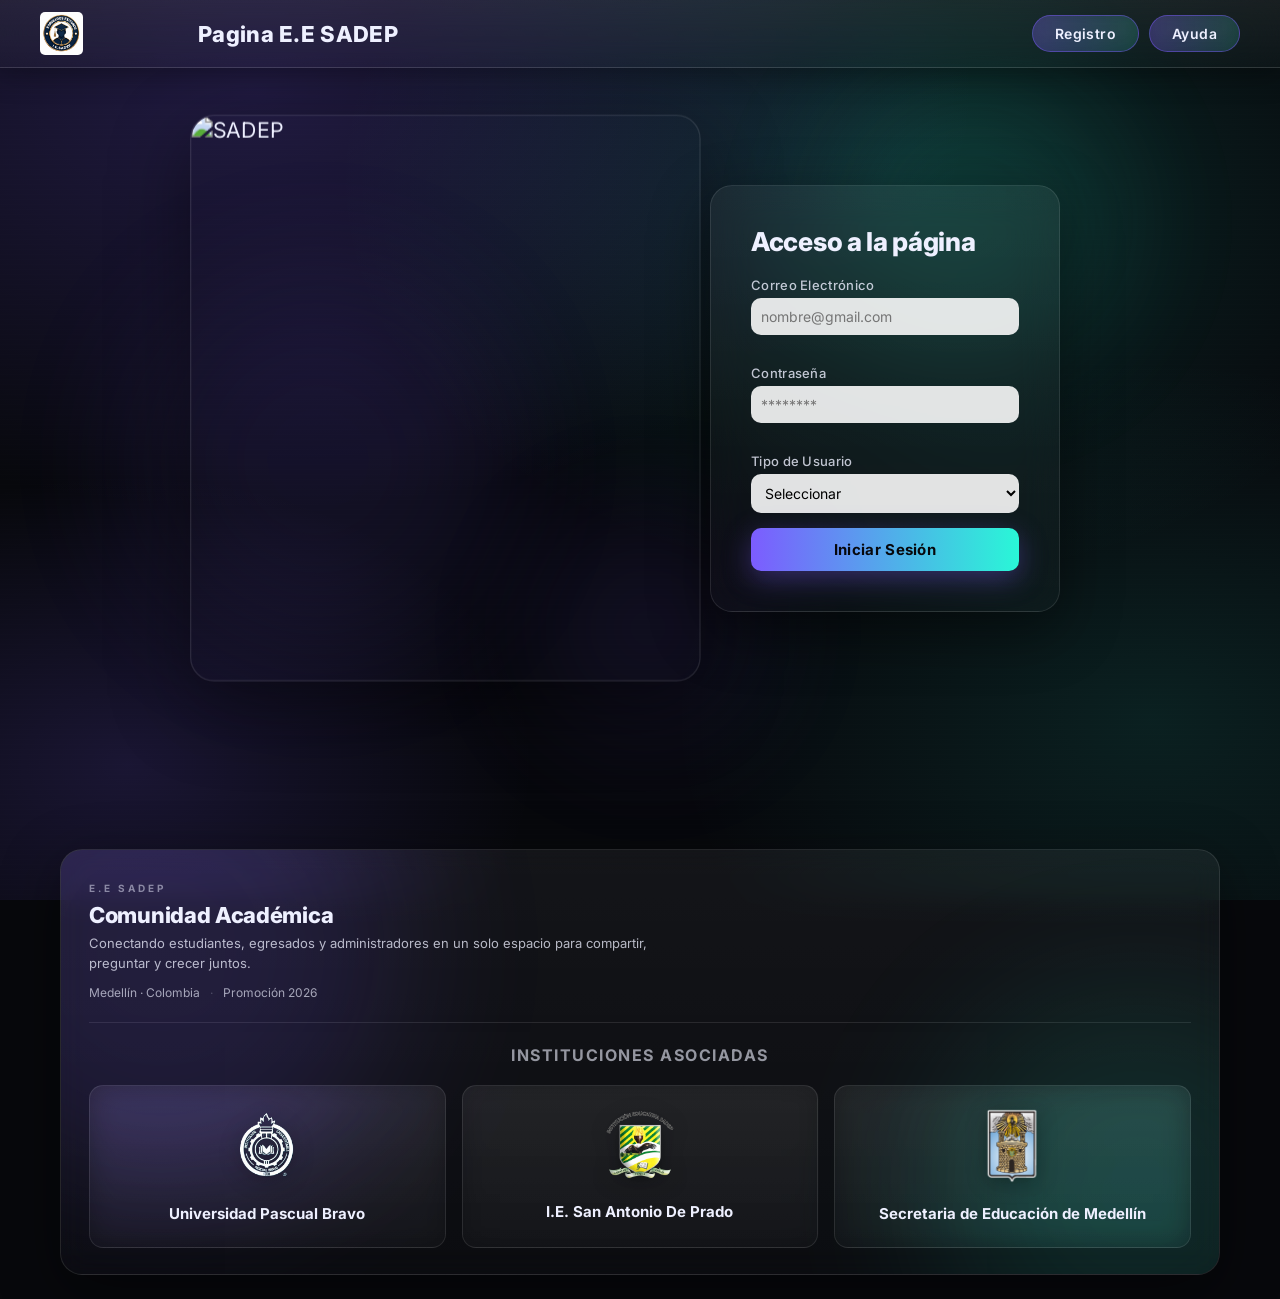
==== commit 8cf3d656: "11/06/2026" ====
--- a/index.html
+++ b/index.html
@@ -89,11 +89,40 @@
 
 <div id="portal" style="display:none;">
   <nav class="footer-nav-bar">
-    <button class="footer-nav-item" onclick="irAInicio()"><span class="fnav-icon">🏠</span><span class="fnav-label">Inicio</span></button>
-    <button class="footer-nav-item" onclick="mostrarPerfil()"><span class="fnav-icon">👤</span><span class="fnav-label">Perfil</span></button>
-    <button class="footer-nav-item" onclick="mostrarConocenos()"><span class="fnav-icon">ℹ️</span><span class="fnav-label">Conócenos</span></button>
-    <button class="footer-nav-item" onclick="mostrarLideres()"><span class="fnav-icon">🌟</span><span class="fnav-label">Líderes</span></button>
-  </nav>
+  <button class="footer-nav-item" onclick="irAInicio()">
+    <span class="fnav-icon">
+      <img src="Inicio.png" alt="Inicio" style="width:24px;height:24px;vertical-align:middle;">
+    </span>
+    <span class="fnav-label">Inicio</span>
+  </button>
+
+  <button class="footer-nav-item" onclick="mostrarPerfil()">
+    <span class="fnav-icon">
+      <img src="Perfil.png" alt="Perfil" style="width:24px;height:24px;vertical-align:middle;">
+    </span>
+    <span class="fnav-label">Perfil</span>
+  </button>
+
+  <button class="footer-nav-item" onclick="mostrarLideres()">
+    <span class="fnav-icon">
+      <img src="Lideres.png" alt="Lideres" style="width:24px;height:24px;vertical-align:middle;">
+    </span>
+    <span class="fnav-label">Lideres</span>
+  </button>
+
+  <button class="footer-nav-item" onclick="mostrarConocenos()">
+    <span class="fnav-icon">
+      <svg xmlns="http://www.w3.org/2000/svg" width="22" height="22" viewBox="0 0 24 24" fill="none" stroke="currentColor" stroke-width="2" stroke-linecap="round" stroke-linejoin="round">
+        <path d="M17 21v-2a4 4 0 0 0-4-4H5a4 4 0 0 0-4 4v2"/>
+        <circle cx="9" cy="7" r="4"/>
+        <path d="M23 21v-2a4 4 0 0 0-3-3.87"/>
+        <path d="M16 3.13a4 4 0 0 1 0 7.75"/>
+      </svg>
+    </span>
+    <span class="fnav-label">Conócenos</span>
+  </button>
+</nav>
+</div>
 
   <div id="vista-portal-principal">
     <section id="content-egresados" class="portal-content-section" style="display:none;">
@@ -206,74 +235,103 @@
     </div>
   </section>
 
-  <section id="vista-lideres" class="vista-secundaria" style="display:none;">
-    <button class="btn-volver" onclick="volverAlPortal()">← Volver</button>
-    <div class="conocenos-card">
-      <span class="footer-tag">E.E SADEP</span>
-      <h2>Líderes Estudiantiles</h2>
-      <p class="conocenos-sub">Conoce a los representantes y líderes de nuestra comunidad estudiantil.</p>
-
-      <div class="lideres-piramide">
-
-        <div class="lideres-fila lideres-fila-1">
-          <button type="button" class="conocenos-item lider-top">
-            <img src="foto_lider_principal.jpg" alt="Líder Principal" class="conocenos-img"
-                 onerror="this.style.display='none';this.nextElementSibling.style.display='flex'">
-            <div class="conocenos-img-fallback">LP</div>
-            <h3>Líder Principal</h3>
-            <p>Nombre del líder</p>
-          </button>
-        </div>
-
-        <div class="lideres-fila lideres-fila-2">
-          <button type="button" class="conocenos-item">
-            <img src="imagenesgeraldine.jpg" alt="Geraldine Suarez" class="conocenos-img"
-                 onerror="this.style.display='none';this.nextElementSibling.style.display='flex'">
-            <div class="conocenos-img-fallback">GS</div>
-            <h3>Personera</h3>
-            <p>Geraldine Suarez Milano</p>
-          </button>
-          <button type="button" class="conocenos-item">
-            <img src="imagenespaulina.jpg" alt="Paulina Montoya" class="conocenos-img"
-                 onerror="this.style.display='none';this.nextElementSibling.style.display='flex'">
-            <div class="conocenos-img-fallback">PM</div>
-            <h3>Contralora</h3>
-            <p>Paulina Montoya Arteaga</p>
-          </button>
-        </div>
-
-        <div class="lideres-fila lideres-fila-3">
-          <button type="button" class="conocenos-item">
-            <img src="imagenesjuan.jpg" alt="Juan Esteban Morales" class="conocenos-img"
-                 onerror="this.style.display='none';this.nextElementSibling.style.display='flex'">
-            <div class="conocenos-img-fallback">JM</div>
-            <h3>Mediador</h3>
-            <p>Juan Esteban Morales Restrepo</p>
-          </button>
-          <button type="button" class="conocenos-item">
-            <img src="imagenesjose.jpg" alt="Jose Daniel Cortes" class="conocenos-img"
-                 onerror="this.style.display='none';this.nextElementSibling.style.display='flex'">
-            <div class="conocenos-img-fallback">JC</div>
-            <h3>Lider Deportivo</h3>
-            <p>Jose Daniel Cortes</p>
-          </button>
-          <button type="button" class="conocenos-item">
-            <img src="imagenesjacobo.jpg" alt="Jacobo Andrae Sanchez" class="conocenos-img"
-                 onerror="this.style.display='none';this.nextElementSibling.style.display='flex'">
-            <div class="conocenos-img-fallback">JA</div>
-            <h3>Representante</h3>
-            <p>Jacobo Andrae Sanchez</p>
-          </button>
-        </div>
-
-      </div>
-    </div>
-  </section>
-
-  <section id="vista-hoja-vida" class="vista-secundaria" style="display:none; max-width:100%;">
+ <section id="vista-lideres" class="vista-secundaria" style="display:none;">
+  <button class="btn-volver" onclick="volverAlPortal()">← Volver</button>
+  <div class="conocenos-card">
+    <span class="footer-tag">E.E SADEP</span>
+    <h2>Líderes Estudiantiles</h2>
+    <p class="conocenos-sub">Conoce a los representantes y líderes de nuestra comunidad estudiantil.</p>
+
+    <div class="lideres-piramide">
+
+      <div class="lideres-fila lideres-fila-1">
+        <button type="button" class="conocenos-item lider-top" onclick="abrirLider('lider_principal','Nombre del líder','Líder Principal','foto_lider_principal.jpg','LP')">
+          <img src="foto_lider_principal.jpg" alt="Líder Principal" class="conocenos-img"
+               onerror="this.style.display='none';this.nextElementSibling.style.display='flex'">
+          <div class="conocenos-img-fallback">LP</div>
+          <h3>Líder Principal</h3>
+          <p>Nombre del líder</p>
+        </button>
+      </div>
+
+      <div class="lideres-fila lideres-fila-2">
+        <button type="button" class="conocenos-item" onclick="abrirLider('geraldine','Geraldine Suarez Milano','Personera','imagenesgeraldine.jpg','GS')">
+          <img src="imagenesgeraldine.jpg" alt="Geraldine Suarez" class="conocenos-img"
+               onerror="this.style.display='none';this.nextElementSibling.style.display='flex'">
+          <div class="conocenos-img-fallback">GS</div>
+          <h3>Personera</h3>
+          <p>Geraldine Suarez Milano</p>
+        </button>
+        <button type="button" class="conocenos-item" onclick="abrirLider('paulina','Paulina Montoya Arteaga','Contralora','imagenespaulina.jpg','PM')">
+          <img src="imagenespaulina.jpg" alt="Paulina Montoya" class="conocenos-img"
+               onerror="this.style.display='none';this.nextElementSibling.style.display='flex'">
+          <div class="conocenos-img-fallback">PM</div>
+          <h3>Contralora</h3>
+          <p>Paulina Montoya Arteaga</p>
+        </button>
+      </div>
+
+      <div class="lideres-fila lideres-fila-3">
+        <button type="button" class="conocenos-item" onclick="abrirLider('juan','Juan Esteban Morales Restrepo','Mediador','imagenesjuan.jpg','JM')">
+          <img src="imagenesjuan.jpg" alt="Juan Esteban Morales" class="conocenos-img"
+               onerror="this.style.display='none';this.nextElementSibling.style.display='flex'">
+          <div class="conocenos-img-fallback">JM</div>
+          <h3>Mediador</h3>
+          <p>Juan Esteban Morales Restrepo</p>
+        </button>
+        <button type="button" class="conocenos-item" onclick="abrirLider('jose','Jose Daniel Cortes','Lider Deportivo','imagenesjose.jpg','JC')">
+          <img src="imagenesjose.jpg" alt="Jose Daniel Cortes" class="conocenos-img"
+               onerror="this.style.display='none';this.nextElementSibling.style.display='flex'">
+          <div class="conocenos-img-fallback">JC</div>
+          <h3>Lider Deportivo</h3>
+          <p>Jose Daniel Cortes</p>
+        </button>
+        <button type="button" class="conocenos-item" onclick="abrirLider('jacobo','Jacobo Andrae Sanchez','Representante','imagenesjacobo.jpg','JA')">
+          <img src="imagenesjacobo.jpg" alt="Jacobo Andrae Sanchez" class="conocenos-img"
+               onerror="this.style.display='none';this.nextElementSibling.style.display='flex'">
+          <div class="conocenos-img-fallback">JA</div>
+          <h3>Representante</h3>
+          <p>Jacobo Andrae Sanchez</p>
+        </button>
+      </div>
+
+    </div>
+  </div>
+</section>
+
+<section id="vista-lider-muro" class="vista-secundaria" style="display:none; max-width:860px;">
+  <button class="btn-volver" onclick="volverALideres()">← Volver a Líderes</button>
+
+  <div class="lider-muro-header">
+    <div class="lider-muro-avatar" id="liderMuroAvatar"></div>
+    <div class="lider-muro-info">
+      <span class="lider-muro-cargo" id="liderMuroCargo"></span>
+      <h2 class="lider-muro-nombre" id="liderMuroNombre"></h2>
+      <p class="lider-muro-desc">Escríbele un mensaje, pregunta o comentario a este líder estudiantil.</p>
+    </div>
+  </div>
+
+  <div class="muro-form" style="margin-top:28px;">
+    <div class="form-row">
+      <div class="muro-avatar" id="liderFormAvatar">?</div>
+      <textarea id="lider-muro-texto" placeholder="Escribe tu mensaje..." maxlength="500"></textarea>
+    </div>
+    <div class="muro-form-actions">
+      <span class="muro-counter" id="lider-muro-counter">0 / 500</span>
+      <button class="btn-publicar" onclick="publicarEnLider()">✦ Publicar</button>
+    </div>
+  </div>
+
+  <div class="muro-lista" id="lider-muro-lista" style="margin-top:24px;"></div>
+</section>
+
+
+
+
+ <section id="vista-hoja-vida" class="vista-secundaria" style="display:none;">
     <button class="btn-volver" onclick="volverAConocenos()">← Volver a Conócenos</button>
-    <iframe id="cv-iframe" src="" style="width:100%; height:88vh; border:none; border-radius:12px; margin-top:12px;"></iframe>
-  </section>
+    <iframe id="cv-iframe" src="" style="" scrolling="no" onload="this.style.height=this.contentWindow.document.documentElement.scrollHeight+'px'"></iframe>
+</section>
 
 </div>
 
@@ -295,50 +353,5 @@
 <script src="script.js"></script>
 </body>
 
-<!-- SVG DE FONDO: 3 líneas estáticas en azul índigo, sin animación -->
-<svg id="bg-lines" style="position:fixed;top:0;left:0;width:100%;height:100%;pointer-events:none;z-index:0;overflow:visible;" xmlns="http://www.w3.org/2000/svg">
-  <defs>
-    <filter id="softglow">
-      <feGaussianBlur stdDeviation="8" result="blur"/>
-      <feMerge><feMergeNode in="blur"/><feMergeNode in="SourceGraphic"/></feMerge>
-    </filter>
-    <linearGradient id="lg1" x1="0%" y1="0%" x2="100%" y2="0%">
-      <stop offset="0%"   stop-color="rgba(100,140,255,0)" />
-      <stop offset="25%"  stop-color="rgba(100,140,255,0.55)" />
-      <stop offset="55%"  stop-color="rgba(130,165,255,0.75)" />
-      <stop offset="80%"  stop-color="rgba(100,140,255,0.45)" />
-      <stop offset="100%" stop-color="rgba(100,140,255,0)" />
-    </linearGradient>
-    <linearGradient id="lg2" x1="0%" y1="0%" x2="100%" y2="0%">
-      <stop offset="0%"   stop-color="rgba(80,120,255,0)" />
-      <stop offset="30%"  stop-color="rgba(80,120,255,0.35)" />
-      <stop offset="60%"  stop-color="rgba(110,150,255,0.55)" />
-      <stop offset="100%" stop-color="rgba(80,120,255,0)" />
-    </linearGradient>
-    <linearGradient id="lg3" x1="0%" y1="0%" x2="100%" y2="0%">
-      <stop offset="0%"   stop-color="rgba(60,100,240,0)" />
-      <stop offset="35%"  stop-color="rgba(60,100,240,0.28)" />
-      <stop offset="65%"  stop-color="rgba(90,130,255,0.42)" />
-      <stop offset="100%" stop-color="rgba(60,100,240,0)" />
-    </linearGradient>
-  </defs>
-
-  <!-- LÍNEA 1: curva principal superior -->
-  <path
-    d="M -200,380 C 100,180 300,520 600,300 C 820,140 1000,460 1300,240 C 1500,100 1680,360 1900,200"
-    stroke="url(#lg1)" stroke-width="1.6" fill="none" opacity="0.85"
-    filter="url(#softglow)" />
-
-  <!-- LÍNEA 2: curva media -->
-  <path
-    d="M -200,640 C 150,450 350,780 700,560 C 920,420 1100,700 1400,520 C 1600,400 1760,620 1950,480"
-    stroke="url(#lg2)" stroke-width="1.2" fill="none" opacity="0.60"
-    filter="url(#softglow)" />
-
-  <!-- LÍNEA 3: curva inferior suave -->
-  <path
-    d="M -100,900 C 300,720 550,980 900,820 C 1120,710 1350,920 1650,780 C 1820,700 1940,880 2100,760"
-    stroke="url(#lg3)" stroke-width="1.0" fill="none" opacity="0.45" />
-
-</svg>
+
 </html>
--- a/styles.css
+++ b/styles.css
@@ -1,105 +1,141 @@
-*{margin:0;padding:0;box-sizing:border-box}
-body::-webkit-scrollbar{display:none}
-body{scrollbar-width:none;-ms-overflow-style:none}
+/* ══════════════════════════════════════════
+   VARIABLES — PALETA PINSTACK ADAPTADA
+   ══════════════════════════════════════════ */
+:root {
+  --bg:      #07080c;
+  --accent:  #7c5cff;
+  --accent2: #29f7d7;
+  --border:  rgba(255,255,255,0.10);
+  --shadow:  0 18px 60px rgba(0,0,0,0.45);
+  --radius:  18px;
+}
+
+/* ══════════════════════════════════════════
+   RESET
+   ══════════════════════════════════════════ */
+* { margin:0; padding:0; box-sizing:border-box; }
+body::-webkit-scrollbar { display:none; }
+body { scrollbar-width:none; -ms-overflow-style:none; }
 html, body { width:100%; overflow-x:hidden; }
+
+/* ══════════════════════════════════════════
+   FONDO PRINCIPAL — ESTILO PINSTACK
+   ══════════════════════════════════════════ */
 body {
-  background: linear-gradient(-45deg, #0a0e27, #111a4d, #1a2d7a, #0d1f5c, #1e3a8a, #0f2460);
-  background-size: 400% 400%;
-  animation: bgShift 14s ease infinite;
+  background:
+    radial-gradient(1200px 700px at 20% 10%,  rgba(124,92,255,0.22), transparent 60%),
+    radial-gradient(900px  650px at 70% 20%,  rgba(41,247,215,0.14), transparent 62%),
+    radial-gradient(700px  500px at 10% 85%,  rgba(124,92,255,0.16), transparent 58%),
+    radial-gradient(800px  600px at 90% 80%,  rgba(41,247,215,0.10), transparent 60%),
+    var(--bg);
+  background-attachment: fixed;
   min-height: 100vh;
-  color: #333;
+  color: #eef0ff;
+  font-family: 'Inter', ui-sans-serif, system-ui, -apple-system, sans-serif;
   position: relative;
   overflow-x: hidden;
 }
-body::before {
-  content: '';
-  position: fixed;
-  width: 500px;
-  height: 500px;
-  background: radial-gradient(circle, rgba(76,111,255,0.18) 0%, transparent 70%);
-  border-radius: 50%;
-  top: -120px;
-  left: -120px;
-  animation: floatOrb1 18s ease-in-out infinite;
-  pointer-events: none;
-  z-index: 0;
-}
+
+/* ── SCANLINE / GRANO SUAVE ── */
 body::after {
   content: '';
   position: fixed;
+  inset: 0;
+  background: repeating-linear-gradient(
+    0deg,
+    rgba(255,255,255,0.018) 0 1px,
+    transparent 1px 5px
+  );
+  pointer-events: none;
+  z-index: 0;
+  opacity: 0.4;
+  mix-blend-mode: overlay;
+}
+
+/* ══════════════════════════════════════════
+   BLOBS DECORATIVOS POR SECCIÓN
+   ══════════════════════════════════════════ */
+.comunidad-instituciones-card,
+.vista-secundaria,
+.modal-contenido,
+.login-container {
+  position: relative;
+  overflow: hidden;
+}
+.portal-content-section {
+  position: relative;
+}
+
+.portal-content-section::before,
+.comunidad-instituciones-card::before {
+  content: '';
+  position: absolute;
+  width: 480px;
+  height: 480px;
+  border-radius: 50%;
+  filter: blur(80px);
+  opacity: 0.18;
+  pointer-events: none;
+  z-index: 0;
+  top: -140px;
+  left: -140px;
+  background: rgba(124,92,255,0.9);
+}
+
+.portal-content-section::after,
+.comunidad-instituciones-card::after {
+  content: '';
+  position: absolute;
   width: 420px;
   height: 420px;
-  background: radial-gradient(circle, rgba(100,60,255,0.15) 0%, transparent 70%);
   border-radius: 50%;
-  bottom: -100px;
-  right: -80px;
-  animation: floatOrb2 22s ease-in-out infinite;
+  filter: blur(80px);
+  opacity: 0.15;
   pointer-events: none;
   z-index: 0;
-}
-@keyframes bgShift {
-  0%   { background-position: 0% 50%; }
-  50%  { background-position: 100% 50%; }
-  100% { background-position: 0% 50%; }
-}
-@keyframes floatOrb1 {
-  0%   { transform: translate(0px, 0px) scale(1); }
-  33%  { transform: translate(60px, 80px) scale(1.15); }
-  66%  { transform: translate(-40px, 50px) scale(0.9); }
-  100% { transform: translate(0px, 0px) scale(1); }
-}
-@keyframes floatOrb2 {
-  0%   { transform: translate(0px, 0px) scale(1); }
-  33%  { transform: translate(-70px, -60px) scale(1.2); }
-  66%  { transform: translate(50px, -40px) scale(0.85); }
-  100% { transform: translate(0px, 0px) scale(1); }
-}
-body {
-  background-color: #0b1240;
-  background-image:
-    radial-gradient(ellipse 80% 60% at 20% 10%,  rgba(99,130,255,0.28) 0%, transparent 60%),
-    radial-gradient(ellipse 60% 50% at 80% 90%,  rgba(60,90,220,0.32) 0%, transparent 55%),
-    radial-gradient(ellipse 50% 40% at 75% 20%,  rgba(120,80,255,0.18) 0%, transparent 50%),
-    radial-gradient(ellipse 70% 50% at 10% 80%,  rgba(40,80,200,0.22) 0%, transparent 55%),
-    radial-gradient(ellipse 40% 35% at 50% 50%,  rgba(80,110,255,0.10) 0%, transparent 60%),
-    linear-gradient(160deg, #0d1650 0%, #0b1240 40%, #091035 100%);
-  background-attachment: fixed;
-  min-height: 100vh;
-  color: #333;
-  animation: lightPulse 10s ease-in-out infinite alternate;
-}
-@keyframes lightPulse {
-  0% {
-    background-image:
-      radial-gradient(ellipse 80% 60% at 20% 10%,  rgba(99,130,255,0.28) 0%, transparent 60%),
-      radial-gradient(ellipse 60% 50% at 80% 90%,  rgba(60,90,220,0.32) 0%, transparent 55%),
-      radial-gradient(ellipse 50% 40% at 75% 20%,  rgba(120,80,255,0.18) 0%, transparent 50%),
-      radial-gradient(ellipse 70% 50% at 10% 80%,  rgba(40,80,200,0.22) 0%, transparent 55%),
-      radial-gradient(ellipse 40% 35% at 50% 50%,  rgba(80,110,255,0.10) 0%, transparent 60%),
-      linear-gradient(160deg, #0d1650 0%, #0b1240 40%, #091035 100%);
-  }
-  100% {
-    background-image:
-      radial-gradient(ellipse 80% 60% at 25% 15%,  rgba(99,130,255,0.38) 0%, transparent 60%),
-      radial-gradient(ellipse 60% 50% at 75% 85%,  rgba(60,90,220,0.42) 0%, transparent 55%),
-      radial-gradient(ellipse 50% 40% at 70% 25%,  rgba(140,90,255,0.25) 0%, transparent 50%),
-      radial-gradient(ellipse 70% 50% at 15% 75%,  rgba(40,80,200,0.30) 0%, transparent 55%),
-      radial-gradient(ellipse 40% 35% at 50% 50%,  rgba(80,110,255,0.16) 0%, transparent 60%),
-      linear-gradient(160deg, #101a60 0%, #0d1450 40%, #0a1242 100%);
-  }
-}
-
-/* ── NAVEGACIÓN ── */
-.header-nav { background: rgba(255,255,255,0.08); backdrop-filter: blur(14px); padding:14px 30px; position:sticky; top:0; z-index:100; border-bottom:1px solid rgba(255,255,255,0.12); }
-.nav-container { max-width:1200px; margin:0 auto; display:flex; justify-content:space-between; align-items:center; gap:20px; }
-.logo { font-size:22px; font-weight:700; color:white; min-width:120px; letter-spacing:.3px; }
+  bottom: -130px;
+  right: -130px;
+  background: rgba(41,247,215,0.75);
+}
+
+/* ══════════════════════════════════════════
+   NAVEGACIÓN — GLASS TOPBAR PINSTACK
+   ══════════════════════════════════════════ */
+.header-nav {
+  background: linear-gradient(180deg, rgba(255,255,255,0.07), rgba(255,255,255,0.025));
+  backdrop-filter: blur(18px);
+  -webkit-backdrop-filter: blur(18px);
+  padding: 12px 20px;
+  position: sticky;
+  top: 0;
+  z-index: 100;
+  border-bottom: 1px solid var(--border);
+  box-shadow: 0 4px 30px rgba(0,0,0,0.35);
+}
+.nav-container {
+  max-width: 1200px;
+  margin: 0 auto;
+  display: flex;
+  justify-content: space-between;
+  align-items: center;
+  gap: 20px;
+}
+.logo {
+  font-size: 22px;
+  font-weight: 800;
+  color: #eef0ff;
+  min-width: 120px;
+  letter-spacing: .3px;
+}
 .nav-actions { display:flex; gap:10px; align-items:center; }
 
-/* ── BOTÓN REGISTRO ── */
+/* ══════════════════════════════════════════
+   BOTÓN REGISTRO
+   ══════════════════════════════════════════ */
 .btn-nav-accion {
-  color: white;
-  background: linear-gradient(135deg, rgba(76,111,255,0.50), rgba(106,124,255,0.45));
-  border: 1px solid rgba(255,255,255,0.30);
+  color: #eef0ff;
+  background: linear-gradient(90deg, rgba(124,92,255,0.28), rgba(41,247,215,0.14));
+  border: 1px solid rgba(124,92,255,0.45);
   padding: 9px 22px;
   border-radius: 22px;
   cursor: pointer;
@@ -111,18 +147,20 @@
   backdrop-filter: blur(8px);
 }
 .btn-nav-accion:hover {
-  background: linear-gradient(135deg, rgba(76,111,255,0.75), rgba(106,124,255,0.70));
-  border-color: rgba(255,255,255,0.55);
+  background: linear-gradient(90deg, rgba(124,92,255,0.50), rgba(41,247,215,0.28));
+  border-color: rgba(124,92,255,0.70);
   transform: scale(1.05);
-  box-shadow: 0 6px 22px rgba(76,111,255,0.45);
+  box-shadow: 0 6px 22px rgba(124,92,255,0.40);
 }
 .btn-nav-accion:active { transform: scale(0.97); }
 
-/* ── BOTÓN AYUDA — igual estilo azul que Registro ── */
+/* ══════════════════════════════════════════
+   BOTÓN AYUDA — igual que Registro
+   ══════════════════════════════════════════ */
 .help {
-  color: white;
-  background: linear-gradient(135deg, rgba(76,111,255,0.50), rgba(106,124,255,0.45));
-  border: 1px solid rgba(255,255,255,0.30);
+  color: #eef0ff;
+  background: linear-gradient(90deg, rgba(124,92,255,0.28), rgba(41,247,215,0.14));
+  border: 1px solid rgba(124,92,255,0.45);
   padding: 9px 22px;
   border-radius: 22px;
   cursor: pointer;
@@ -134,61 +172,151 @@
   backdrop-filter: blur(8px);
 }
 .help:hover {
-  background: linear-gradient(135deg, rgba(76,111,255,0.75), rgba(106,124,255,0.70));
-  border-color: rgba(255,255,255,0.55);
+  background: linear-gradient(90deg, rgba(124,92,255,0.50), rgba(41,247,215,0.28));
+  border-color: rgba(124,92,255,0.70);
   transform: scale(1.05);
-  box-shadow: 0 6px 22px rgba(76,111,255,0.45);
+  box-shadow: 0 6px 22px rgba(124,92,255,0.40);
 }
 .help:active { transform: scale(0.97); }
 
-/* ── LOGIN ── */
-.main-container { display:flex; gap:40px; align-items:center; justify-content:center; max-width:1100px; width:90%; padding:20px; margin:60px auto; min-height:500px; position:relative; z-index:1; }
+/* ══════════════════════════════════════════
+   LOGIN
+   ══════════════════════════════════════════ */
+.main-container {
+  display: flex;
+  gap: 40px;
+  align-items: center;
+  justify-content: center;
+  max-width: 1100px;
+  width: 90%;
+  padding: 20px;
+  margin: 60px auto;
+  min-height: 500px;
+  position: relative;
+  z-index: 1;
+}
 .carousel-container { width:450px; height:500px; position:relative; perspective:1000px; }
 .carousel { width:100%; height:100%; position:relative; transform-style:preserve-3d; transition:transform .7s; }
-.carousel img { width:85%; height:85%; object-fit:cover; position:absolute; border-radius:20px; box-shadow:0 20px 60px rgba(0,0,0,0.2); backface-visibility:hidden; top:50%; left:50%; transform:translate(-50%,-50%); }
+.carousel img {
+  width:85%; height:85%; object-fit:cover; position:absolute;
+  border-radius: var(--radius);
+  box-shadow: var(--shadow);
+  border: 1px solid var(--border);
+  backface-visibility:hidden;
+  top:50%; left:50%; transform:translate(-50%,-50%);
+}
 .carousel img:nth-child(1){ transform:translate(-50%,-50%) rotateY(0deg)   translateZ(250px); }
 .carousel img:nth-child(2){ transform:translate(-50%,-50%) rotateY(120deg) translateZ(250px); }
 .carousel img:nth-child(3){ transform:translate(-50%,-50%) rotateY(240deg) translateZ(250px); }
-.login-container { width:350px; background: linear-gradient(135deg, rgba(4,12,30,0.92), rgba(7,18,45,0.95)), linear-gradient(135deg,#1e2a78,#3548a6); backdrop-filter:blur(20px); padding:40px; border-radius:20px; border:1px solid rgba(255,255,255,0.10); transition:all .4s cubic-bezier(0.2,0.7,0.2,1); }
-.login-container:hover { border-color:rgba(76,111,255,0.45); box-shadow:0 12px 30px rgba(76,111,255,0.18), 0 0 0 1px rgba(76,111,255,0.18); }
-.login-container h1 { color:white; margin-bottom:20px; font-size:26px; font-weight:700; letter-spacing:-.3px; }
-.login-container label { color:rgba(255,255,255,0.85); display:block; margin-top:15px; margin-bottom:5px; font-weight:500; font-size:13px; letter-spacing:.3px; }
-input, select { width:100%; padding:10px; margin-bottom:15px; border-radius:10px; border:none; background:rgba(255,255,255,0.9); font-size:14px; font-family:inherit; }
-input:focus, select:focus { outline:none; background:white; box-shadow:0 0 10px rgba(255,255,255,0.5); }
-.signin { width:100%; padding:12px; border:none; border-radius:10px; background:white; cursor:pointer; font-weight:700; transition:all .3s; font-size:15px; font-family:inherit; letter-spacing:.3px; }
-.signin:hover { transform:scale(1.02); box-shadow:0 5px 20px rgba(0,0,0,0.2); }
+
+.login-container {
+  width: 350px;
+  background: linear-gradient(180deg, rgba(255,255,255,0.055), rgba(255,255,255,0.02));
+  backdrop-filter: blur(20px);
+  padding: 40px;
+  border-radius: 22px;
+  border: 1px solid var(--border);
+  box-shadow: var(--shadow);
+  transition: all .4s cubic-bezier(0.2,0.7,0.2,1);
+  position: relative;
+  z-index: 1;
+}
+.login-container:hover {
+  border-color: rgba(124,92,255,0.40);
+  box-shadow: 0 12px 40px rgba(124,92,255,0.18), var(--shadow);
+}
+.login-container h1 { color:#eef0ff; margin-bottom:20px; font-size:26px; font-weight:800; letter-spacing:-.3px; }
+.login-container label { color:rgba(238,240,255,0.80); display:block; margin-top:15px; margin-bottom:5px; font-weight:500; font-size:13px; letter-spacing:.3px; }
+input, select {
+  width:100%; padding:10px; margin-bottom:15px;
+  border-radius:10px; border:none;
+  background:rgba(255,255,255,0.88);
+  font-size:14px; font-family:inherit;
+}
+input:focus, select:focus {
+  outline:none; background:white;
+  box-shadow: 0 0 0 2px rgba(124,92,255,0.45);
+}
+.signin {
+  width:100%; padding:12px; border:none; border-radius:10px;
+  background: linear-gradient(90deg, var(--accent), var(--accent2));
+  color: #07080c;
+  cursor:pointer; font-weight:700; transition:all .3s; font-size:15px; font-family:inherit; letter-spacing:.3px;
+  box-shadow: 0 8px 28px rgba(124,92,255,0.35);
+}
+.signin:hover { transform:scale(1.02); box-shadow:0 10px 35px rgba(124,92,255,0.5); }
 .signin:active { transform:scale(0.98); }
-.error-message { color:#ff6b6b; font-size:12px; margin-top:-12px; margin-bottom:12px; display:none; font-weight:500; padding-left:5px; }
+.error-message { color:#ff6b8a; font-size:12px; margin-top:-12px; margin-bottom:12px; display:none; font-weight:500; padding-left:5px; }
 .error-message.show { display:block; animation:slideDown .3s ease-out; }
-@keyframes slideDown { from {opacity:0;transform:translateY(-5px);} to {opacity:1;transform:translateY(0);} }
+@keyframes slideDown { from{opacity:0;transform:translateY(-5px)} to{opacity:1;transform:translateY(0)} }
 .input-error { border:2px solid #ff6b6b !important; background:rgba(255,107,107,0.1) !important; }
 
-/* ── PORTAL ── */
-#portal { display:none; min-height:100vh; color:white; padding:110px 20px 40px; position:relative; z-index:1; }
+/* ══════════════════════════════════════════
+   PORTAL  — SIN ESPACIO ARRIBA
+   ══════════════════════════════════════════ */
+   #portal { display:none; color:#eef0ff; position:relative; z-index:1; }
+#vista-portal-principal { padding-top: 85px; }
 .portal-content-section { max-width:1200px; margin:0 auto; padding:20px; }
-.footer-nav-bar { position:fixed; top:18px; left:50%; transform:translateX(-50%); width:calc(100% - 40px); max-width:1200px; display:flex; justify-content:center; gap:12px; padding:12px 16px; background: linear-gradient(135deg, rgba(4,12,30,0.92), rgba(7,18,45,0.95)), linear-gradient(135deg,#1e2a78,#3548a6); backdrop-filter:blur(20px); -webkit-backdrop-filter:blur(20px); border:1px solid rgba(255,255,255,0.10); border-radius:20px; box-shadow:0 14px 36px rgba(0,0,0,0.45); z-index:100; }
-.footer-nav-item { background:rgba(255,255,255,0.06); border:1px solid rgba(255,255,255,0.10); color:white; border-radius:14px; padding:8px 20px; cursor:pointer; display:flex; flex-direction:column; align-items:center; gap:3px; min-width:86px; transition:all .35s cubic-bezier(0.2,0.7,0.2,1); font-family:inherit; }
-.footer-nav-item:hover { background:rgba(76,111,255,0.45); border-color:rgba(255,255,255,0.35); transform:translateY(-2px); box-shadow:0 8px 18px rgba(76,111,255,0.35); }
+
+
+/* ── FOOTER NAV ── */
+.footer-nav-bar {
+  position: fixed;
+  top: 18px; left: 50%; transform: translateX(-50%);
+  width: calc(100% - 40px); max-width: 1200px;
+  display: flex; justify-content: center; gap: 12px;
+  padding: 12px 16px;
+  background: linear-gradient(180deg, rgba(255,255,255,0.07), rgba(255,255,255,0.025));
+  backdrop-filter: blur(20px);
+  -webkit-backdrop-filter: blur(20px);
+  border: 1px solid var(--border);
+  border-radius: 999px;
+  box-shadow: var(--shadow);
+  z-index: 100;
+}
+.footer-nav-item {
+  background: rgba(255,255,255,0.04);
+  border: 1px solid var(--border);
+  color: #eef0ff;
+  border-radius: 14px;
+  padding: 8px 20px;
+  cursor: pointer;
+  display: flex; flex-direction: column; align-items: center; gap: 3px;
+  min-width: 86px;
+  transition: all .35s cubic-bezier(0.2,0.7,0.2,1);
+  font-family: inherit;
+}
+.footer-nav-item:hover {
+  background: linear-gradient(90deg, rgba(124,92,255,0.30), rgba(41,247,215,0.12));
+  border-color: rgba(124,92,255,0.50);
+  transform: translateY(-2px);
+  box-shadow: 0 8px 20px rgba(124,92,255,0.28);
+}
 .fnav-icon { font-size:20px; line-height:1; }
 .fnav-label { font-size:12px; font-weight:600; letter-spacing:.3px; }
 
-/* ── TARJETAS ── */
+/* ══════════════════════════════════════════
+   TARJETAS — GLASS PINSTACK
+   ══════════════════════════════════════════ */
 .card, .muro-form, .comentario-card, .logo-item, .muro-empty, .perfil-card, .conocenos-card {
-  background: linear-gradient(135deg, rgba(4,12,30,0.92), rgba(7,18,45,0.95)), linear-gradient(135deg,#1e2a78,#3548a6);
-  border:1px solid rgba(255,255,255,0.10); backdrop-filter:blur(10px); border-radius:20px;
-  transition:all .4s cubic-bezier(0.2,0.7,0.2,1);
+  background: linear-gradient(180deg, rgba(255,255,255,0.055), rgba(255,255,255,0.02));
+  border: 1px solid var(--border);
+  backdrop-filter: blur(14px);
+  border-radius: var(--radius);
+  transition: all .4s cubic-bezier(0.2,0.7,0.2,1);
 }
 .card { padding:20px; }
 .card h3 { margin-bottom:15px; font-size:18px; }
 .card p { margin:8px 0; opacity:.9; }
 .card:hover, .muro-form:hover, .comentario-card:hover, .logo-item:hover, .perfil-card:hover {
-  background: linear-gradient(135deg, rgba(10,26,70,0.95), rgba(15,34,90,0.97)), linear-gradient(135deg,#1e2a78,#3548a6);
-  border-color:rgba(76,111,255,0.55); box-shadow:0 12px 30px rgba(76,111,255,0.22), 0 0 0 1px rgba(76,111,255,0.20); transform:translateY(-3px);
-}
-
-/* ═══════════════════════════════════════════
-   TÍTULOS PRINCIPALES — DISEÑO ELEGANTE
-   ═══════════════════════════════════════════ */
+  border-color: rgba(124,92,255,0.45);
+  box-shadow: 0 12px 36px rgba(124,92,255,0.18), 0 0 0 1px rgba(124,92,255,0.15);
+  transform: translateY(-3px);
+}
+
+/* ══════════════════════════════════════════
+   TÍTULOS PRINCIPALES
+   ══════════════════════════════════════════ */
 .portal-content-section h2 {
   font-size: 52px;
   font-weight: 800;
@@ -196,749 +324,489 @@
   text-align: center;
   letter-spacing: 2px;
   text-transform: uppercase;
-  color: white;
   position: relative;
   padding-bottom: 28px;
   background: linear-gradient(135deg,
     rgba(255,255,255,1) 0%,
     rgba(200,220,255,0.95) 40%,
-    rgba(180,200,255,0.85) 70%,
-    rgba(255,255,255,0.9) 100%);
+    rgba(41,247,215,0.85) 100%);
   -webkit-background-clip: text;
   -webkit-text-fill-color: transparent;
   background-clip: text;
-}
-
-/* Línea central con rombo decorativo */
+  z-index: 1;
+}
 .portal-content-section h2::after {
   content: '◆';
   position: absolute;
-  bottom: 0;
-  left: 50%;
+  bottom: 0; left: 50%;
   transform: translateX(-50%);
   font-size: 10px;
-  color: rgba(76,111,255,0.9);
-  -webkit-text-fill-color: rgba(76,111,255,0.9);
-  letter-spacing: 0;
-  text-shadow: 0 0 18px rgba(76,111,255,0.8), 0 0 40px rgba(76,111,255,0.4);
+  -webkit-text-fill-color: rgba(124,92,255,0.95);
+  text-shadow: 0 0 18px rgba(124,92,255,0.8), 0 0 40px rgba(41,247,215,0.4);
   display: block;
 }
-
-/* Líneas laterales del título */
 .portal-content-section h2::before {
   content: '';
   position: absolute;
-  bottom: 4px;
-  left: 50%;
+  bottom: 4px; left: 50%;
   transform: translateX(-50%);
-  width: 260px;
-  height: 1px;
+  width: 260px; height: 1px;
   background: linear-gradient(90deg,
     transparent 0%,
-    rgba(76,111,255,0.6) 20%,
-    rgba(140,170,255,0.9) 50%,
-    rgba(76,111,255,0.6) 80%,
+    rgba(124,92,255,0.6) 20%,
+    rgba(41,247,215,0.8) 50%,
+    rgba(124,92,255,0.6) 80%,
     transparent 100%);
 }
 
-/* ── ENCABEZADO DEL MURO INSTITUCIONAL ── */
+/* ══════════════════════════════════════════
+   MURO — ENCABEZADO
+   ══════════════════════════════════════════ */
 .muro-header {
-  display: flex;
-  align-items: center;
-  justify-content: center;
-  flex-direction: column;
-  gap: 10px;
-  margin-bottom: 32px;
-  text-align: center;
-  background: linear-gradient(135deg, rgba(76,111,255,0.12), rgba(30,42,120,0.18));
-  padding: 32px 28px;
-  border-radius: 18px;
-  border: 1px solid rgba(76,111,255,0.25);
+  display: flex; align-items: center; justify-content: center; flex-direction: column;
+  gap: 10px; margin-bottom: 32px; text-align: center;
+  background: linear-gradient(180deg, rgba(124,92,255,0.10), rgba(41,247,215,0.05));
+  padding: 32px 28px; border-radius: var(--radius);
+  border: 1px solid rgba(124,92,255,0.22);
   backdrop-filter: blur(12px);
-  position: relative;
-  overflow: hidden;
-}
-
+  position: relative; overflow: hidden; z-index: 1;
+}
 .muro-header::before {
   content: '';
-  position: absolute;
-  top: 0; left: 0; right: 0;
-  height: 2px;
-  background: linear-gradient(90deg, transparent, rgba(76,111,255,0.7), rgba(160,190,255,0.8), rgba(76,111,255,0.7), transparent);
-}
-
-.muro-titulo {
-  flex: 1;
-  width: 100%;
-  text-align: center;
-}
-
-.muro-titulo h3 {
-  font-size: 15px;
-  font-weight: 700;
-  letter-spacing: 3.5px;
-  text-transform: uppercase;
-  margin: 0 0 14px;
-  color: rgba(160,190,255,0.85);
-}
-
-/* ═══════════════════════════════════════════
-   FRASES INSPIRADORAS — DESTACADAS Y ELEGANTES
-   ═══════════════════════════════════════════ */
+  position: absolute; top: 0; left: 0; right: 0; height: 1px;
+  background: linear-gradient(90deg, transparent, rgba(124,92,255,0.7), rgba(41,247,215,0.7), transparent);
+}
+.muro-titulo { flex:1; width:100%; text-align:center; }
+.muro-titulo h3 { display: none; }
+
+/* ── FRASES ── */
 .muro-titulo p {
-  font-size: 22px;
-  font-style: italic;
-  font-weight: 400;
-  line-height: 1.65;
-  letter-spacing: .2px;
-  color: rgba(255,255,255,0.95);
-  max-width: 720px;
-  margin: 0 auto;
-  position: relative;
-  padding: 0 32px;
-}
-
+  font-size: 22px; font-style: italic; font-weight: 400;
+  line-height: 1.65; letter-spacing: .2px;
+  color: rgba(238,240,255,0.95);
+  max-width: 720px; margin: 0 auto;
+  position: relative; padding: 0 32px;
+}
 .muro-titulo p::before {
   content: '\201C';
-  position: absolute;
-  left: 0;
-  top: -8px;
-  font-size: 52px;
-  font-style: normal;
-  color: rgba(76,111,255,0.55);
-  line-height: 1;
-  font-family: Georgia, serif;
-}
-
+  position: absolute; left: 0; top: -8px;
+  font-size: 52px; font-style: normal;
+  color: rgba(124,92,255,0.55); line-height: 1; font-family: Georgia, serif;
+}
 .muro-titulo p::after {
   content: '\201D';
-  position: absolute;
-  right: 0;
-  bottom: -24px;
-  font-size: 52px;
-  font-style: normal;
-  color: rgba(76,111,255,0.55);
-  line-height: 1;
-  font-family: Georgia, serif;
-}
-
-/* ── FORMULARIO DEL MURO ── */
+  position: absolute; right: 0; bottom: -24px;
+  font-size: 52px; font-style: normal;
+  color: rgba(41,247,215,0.45); line-height: 1; font-family: Georgia, serif;
+}
+
+/* ── FORMULARIO MURO ── */
 .muro-form {
-  padding: 28px;
-  margin-bottom: 32px;
-  border: 1px solid rgba(76,111,255,0.25);
-  position: relative;
-}
-
+  padding: 28px; margin-bottom: 32px;
+  border: 1px solid rgba(124,92,255,0.22);
+  position: relative; z-index: 1;
+}
 .muro-form::before {
   content: '';
-  position: absolute;
-  top: 0;
-  left: 0;
-  right: 0;
-  height: 2px;
-  background: linear-gradient(90deg, transparent, rgba(76,111,255,0.7), transparent);
-}
-
-.muro-form .form-row {
-  display: flex;
-  align-items: flex-start;
-  gap: 14px;
-}
-
+  position: absolute; top: 0; left: 0; right: 0; height: 1px;
+  background: linear-gradient(90deg, transparent, rgba(124,92,255,0.7), rgba(41,247,215,0.5), transparent);
+}
+.muro-form .form-row { display:flex; align-items:flex-start; gap:14px; }
 .muro-avatar {
-  flex-shrink: 0;
-  width: 50px;
-  height: 50px;
-  border-radius: 50%;
-  background: linear-gradient(135deg, #4c6fff, #6a7cff);
-  color: white;
-  font-weight: 700;
-  display: flex;
-  align-items: center;
-  justify-content: center;
-  font-size: 18px;
-  box-shadow: 0 8px 24px rgba(76,111,255,0.5);
-  border: 2px solid rgba(255,255,255,0.2);
-}
-
+  flex-shrink:0; width:50px; height:50px; border-radius:50%;
+  background: linear-gradient(135deg, var(--accent), var(--accent2));
+  color: #07080c; font-weight:700; display:flex; align-items:center; justify-content:center;
+  font-size:18px; box-shadow:0 8px 24px rgba(124,92,255,0.45); border:2px solid rgba(255,255,255,0.18);
+}
 .muro-form textarea {
-  flex: 1;
-  width: 100%;
-  min-height: 90px;
-  padding: 14px 16px;
-  border-radius: 12px;
-  border: 2px solid rgba(76,111,255,0.2);
-  background: rgba(255,255,255,0.93);
-  color: #1e2a78;
-  font-size: 14px;
-  font-family: inherit;
-  resize: vertical;
-  transition: all .25s ease;
-}
-
-.muro-form textarea::placeholder {
-  color: rgba(30,42,120,0.5);
-}
-
+  flex:1; width:100%; min-height:90px; padding:14px 16px;
+  border-radius:12px; border:1px solid rgba(124,92,255,0.25);
+  background:rgba(255,255,255,0.90); color:#0d0e18;
+  font-size:14px; font-family:inherit; resize:vertical; transition:all .25s;
+}
+.muro-form textarea::placeholder { color:rgba(13,14,24,0.45); }
 .muro-form textarea:focus {
-  outline: none;
-  background: white;
-  border-color: rgba(76,111,255,0.5);
-  box-shadow: 0 0 20px rgba(76,111,255,0.3);
-}
-
-.muro-form-actions {
-  display: flex;
-  align-items: center;
-  justify-content: space-between;
-  margin-top: 14px;
-  gap: 12px;
-  flex-wrap: wrap;
-}
-
-.muro-counter {
-  font-size: 12px;
-  color: rgba(255,255,255,0.7);
-  font-weight: 500;
-}
-
-.muro-counter.alert {
-  color: #ff6b6b;
-}
+  outline:none; background:white;
+  border-color:rgba(124,92,255,0.55);
+  box-shadow:0 0 20px rgba(124,92,255,0.25);
+}
+.muro-form-actions { display:flex; align-items:center; justify-content:space-between; margin-top:14px; gap:12px; flex-wrap:wrap; }
+.muro-counter { font-size:12px; color:rgba(238,240,255,0.65); font-weight:500; }
+.muro-counter.alert { color:#ff6b8a; }
 
 .btn-publicar {
-  background: linear-gradient(135deg, #4c6fff, #5a7fff);
-  color: white;
-  border: none;
-  padding: 12px 28px;
-  border-radius: 10px;
-  font-weight: 600;
-  font-size: 14px;
-  cursor: pointer;
-  display: inline-flex;
-  align-items: center;
-  gap: 8px;
-  transition: all .3s;
-  font-family: inherit;
-  text-transform: uppercase;
-  letter-spacing: .5px;
-}
-
-.btn-publicar:hover {
-  background: linear-gradient(135deg, #5a7fff, #6a8fff);
-  transform: scale(1.08);
-  box-shadow: 0 8px 25px rgba(76,111,255,0.5);
-}
-
-.btn-publicar:active {
-  transform: scale(0.95);
-}
-
-/* ── COMENTARIOS DEL MURO ── */
-
-.muro-titulo h3 {
-  display: none;
-}
-
+  background: linear-gradient(90deg, rgba(124,92,255,0.85), rgba(41,247,215,0.70));
+  color: #07080c; border:none; padding:12px 28px;
+  border-radius:10px; font-weight:700; font-size:14px; cursor:pointer;
+  display:inline-flex; align-items:center; gap:8px; transition:all .3s;
+  font-family:inherit; text-transform:uppercase; letter-spacing:.5px;
+}
+.btn-publicar:hover { transform:scale(1.06); box-shadow:0 8px 28px rgba(124,92,255,0.45); }
+.btn-publicar:active { transform:scale(0.95); }
+
+/* ── COMENTARIOS ── */
+.muro-lista { display:flex; flex-direction:column; gap:18px; }
 .comentario-card {
-  padding: 22px;
-  animation: fadeInUp .35s ease both;
-  border-left: 3px solid rgba(76,111,255,0.5);
-}
-
-@keyframes fadeInUp {
-  from { opacity: 0; transform: translateY(8px); }
-  to { opacity: 1; transform: translateY(0); }
-}
-
-.comentario-head {
-  display: flex;
-  align-items: center;
-  gap: 12px;
-  margin-bottom: 12px;
-}
-
+  padding:22px; animation:fadeInUp .35s ease both;
+  border-left: 2px solid rgba(124,92,255,0.50);
+  position: relative; z-index: 1;
+}
+@keyframes fadeInUp { from{opacity:0;transform:translateY(8px)} to{opacity:1;transform:translateY(0)} }
+.comentario-head { display:flex; align-items:center; gap:12px; margin-bottom:12px; }
 .comentario-avatar {
-  width: 44px;
-  height: 44px;
-  border-radius: 50%;
-  display: flex;
-  align-items: center;
-  justify-content: center;
-  font-weight: 700;
-  color: white;
-  font-size: 14px;
-  flex-shrink: 0;
-  background: linear-gradient(135deg, #4c6fff, #6a7cff);
-  box-shadow: 0 4px 12px rgba(76,111,255,0.4);
-}
-
-.comentario-meta {
-  flex: 1;
-  min-width: 0;
-}
-
-.comentario-autor {
-  font-weight: 700;
-  font-size: 15px;
-  color: white;
-  display: flex;
-  align-items: center;
-  gap: 8px;
-  flex-wrap: wrap;
-}
-
+  width:44px; height:44px; border-radius:50%;
+  display:flex; align-items:center; justify-content:center;
+  font-weight:700; color:#07080c; font-size:14px; flex-shrink:0;
+  background: linear-gradient(135deg, var(--accent), var(--accent2));
+  box-shadow:0 4px 14px rgba(124,92,255,0.40);
+}
+.comentario-meta { flex:1; min-width:0; }
+.comentario-autor { font-weight:700; font-size:15px; color:#eef0ff; display:flex; align-items:center; gap:8px; flex-wrap:wrap; }
 .role-badge {
-  font-size: 10px;
-  padding: 4px 12px;
-  border-radius: 999px;
-  text-transform: uppercase;
-  letter-spacing: .5px;
-  font-weight: 700;
-  background: rgba(76,111,255,0.35);
-  color: white;
-  border: 1px solid rgba(255,255,255,0.25);
-}
-
-.comentario-fecha {
-  font-size: 12px;
-  opacity: .7;
-  margin-top: 2px;
-  color: white;
-}
-
-.comentario-texto {
-  font-size: 15px;
-  line-height: 1.6;
-  color: white;
-  opacity: .95;
-  margin: 8px 0 14px;
-  word-wrap: break-word;
-  white-space: pre-wrap;
-}
-
-.comentario-acciones {
-  display: flex;
-  align-items: center;
-  gap: 14px;
-  padding-top: 12px;
-  border-top: 1px solid rgba(255,255,255,0.15);
-}
+  font-size:10px; padding:4px 12px; border-radius:999px;
+  text-transform:uppercase; letter-spacing:.5px; font-weight:700;
+  background: rgba(124,92,255,0.25); color:#eef0ff;
+  border:1px solid rgba(124,92,255,0.45);
+}
+.comentario-fecha { font-size:12px; opacity:.65; margin-top:2px; color:#eef0ff; }
+.comentario-texto { font-size:15px; line-height:1.6; color:rgba(238,240,255,0.92); margin:8px 0 14px; word-wrap:break-word; white-space:pre-wrap; }
+.comentario-acciones { display:flex; align-items:center; gap:14px; padding-top:12px; border-top:1px solid rgba(255,255,255,0.10); }
 
 .like-btn {
-  background: rgba(255,255,255,0.10);
-  border: 1px solid rgba(255,255,255,0.25);
-  color: white;
-  padding: 8px 14px;
-  border-radius: 999px;
-  cursor: pointer;
-  display: inline-flex;
-  align-items: center;
-  gap: 7px;
-  font-size: 13px;
-  font-weight: 600;
-  transition: all .25s ease;
-  font-family: inherit;
-}
-
-.like-btn:hover {
-  background: rgba(76,111,255,0.4);
-  border-color: rgba(255,255,255,0.5);
-  transform: scale(1.05);
-}
-
-.like-btn.liked {
-  background: #4c6fff;
-  border-color: #4c6fff;
-  color: white;
-  box-shadow: 0 5px 15px rgba(76,111,255,0.4);
-}
-
-.like-btn .heart {
-  font-size: 15px;
-  line-height: 1;
-  transition: transform .25s ease;
-}
-
-.like-btn.liked .heart {
-  transform: scale(1.25);
-}
-
-@keyframes pop {
-  0% { transform: scale(1); }
-  40% { transform: scale(1.5); }
-  100% { transform: scale(1.25); }
-}
-
-.like-btn.pop .heart {
-  animation: pop .35s ease;
-}
-
-.like-count {
-  font-variant-numeric: tabular-nums;
-}
-
-.muro-empty {
-  text-align: center;
-  padding: 50px 20px;
-  border-style: dashed !important;
-  color: white;
-  opacity: .9;
-  border-radius: 16px;
-}
-
-.muro-empty .icon {
-  font-size: 48px;
-  margin-bottom: 12px;
-  display: block;
-}
-
-.muro-empty p {
-  margin: 6px 0;
-  opacity: .85;
-  font-size: 14px;
-}
+  background:rgba(255,255,255,0.05); border:1px solid rgba(255,255,255,0.18);
+  color:#eef0ff; padding:8px 14px; border-radius:999px;
+  cursor:pointer; display:inline-flex; align-items:center; gap:7px;
+  font-size:13px; font-weight:600; transition:all .25s; font-family:inherit;
+}
+.like-btn:hover { background:rgba(124,92,255,0.30); border-color:rgba(124,92,255,0.55); transform:scale(1.05); }
+.like-btn.liked { background:var(--accent); border-color:var(--accent); color:#eef0ff; box-shadow:0 5px 16px rgba(124,92,255,0.45); }
+.like-btn .heart { font-size:15px; line-height:1; transition:transform .25s; }
+.like-btn.liked .heart { transform:scale(1.25); }
+@keyframes pop { 0%{transform:scale(1)} 40%{transform:scale(1.5)} 100%{transform:scale(1.25)} }
+.like-btn.pop .heart { animation:pop .35s ease; }
+.like-count { font-variant-numeric:tabular-nums; }
+
+.muro-empty { text-align:center; padding:50px 20px; border-style:dashed !important; color:#eef0ff; opacity:.85; border-radius:16px; z-index:1; position:relative; }
+.muro-empty .icon { font-size:48px; margin-bottom:12px; display:block; }
+.muro-empty p { margin:6px 0; opacity:.8; font-size:14px; }
 
 .btn-borrar {
-  background: rgba(255,80,80,0.15);
-  border: 1px solid rgba(255,107,107,0.35);
-  color: #ff9b9b;
-  padding: 8px 14px;
-  border-radius: 999px;
-  cursor: pointer;
-  display: inline-flex;
-  align-items: center;
-  gap: 6px;
-  font-size: 13px;
-  font-weight: 600;
-  transition: all .25s;
-  font-family: inherit;
-}
-
-.btn-borrar:hover {
-  background: rgba(255,80,80,0.35);
-  color: white;
-  border-color: rgba(255,107,107,0.7);
-  transform: scale(1.05);
-}
-
-.btn-borrar.admin {
-  background: rgba(255,180,80,0.15);
-  border-color: rgba(255,180,80,0.4);
-  color: #ffd49b;
-}
-
-.btn-borrar.admin:hover {
-  background: rgba(255,180,80,0.35);
-  color: white;
-  border-color: rgba(255,180,80,0.7);
-}
-
-/* ── RESPONSIVE MURO ── */
-@media (max-width:700px) {
-  .portal-content-section h2 {
-    font-size: 32px;
-    letter-spacing: 1px;
-    margin-bottom: 36px;
-  }
-  .muro-titulo h3 {
-    font-size: 12px;
-    letter-spacing: 2px;
-  }
-  .muro-titulo p {
-    font-size: 17px;
-    padding: 0 24px;
-  }
-  .muro-titulo p::before,
-  .muro-titulo p::after {
-    font-size: 38px;
-  }
-  .muro-form {
-    padding: 20px;
-  }
-  .muro-avatar {
-    width: 44px;
-    height: 44px;
-    font-size: 16px;
-  }
-}
-
-/* ── COMUNIDAD / FOOTER ── */
-.comunidad-instituciones { max-width:1200px; margin:36px auto 24px; padding:0 20px; }
-.comunidad-instituciones-card { position:relative; border-radius:20px; overflow:hidden; background: linear-gradient(135deg, rgba(4,12,30,0.92), rgba(7,18,45,0.95)), linear-gradient(135deg,#1e2a78,#3548a6); border:1px solid rgba(255,255,255,0.10); padding:26px 28px; backdrop-filter:blur(10px); color:white; transition:all .4s cubic-bezier(0.2,0.7,0.2,1); }
-.comunidad-instituciones-card:hover { border-color:rgba(76,111,255,0.45); box-shadow:0 14px 36px rgba(0,0,0,0.35), 0 0 0 1px rgba(76,111,255,0.15); transform:translateY(-2px); }
-.ci-header { text-align:left; max-width:760px; }
-.footer-tag { display:inline-block; font-size:10px; letter-spacing:3px; text-transform:uppercase; font-weight:700; color:rgba(255,255,255,0.55); margin-bottom:12px; }
+  background:rgba(255,80,80,0.12); border:1px solid rgba(255,107,107,0.30); color:#ff9b9b;
+  padding:8px 14px; border-radius:999px; cursor:pointer;
+  display:inline-flex; align-items:center; gap:6px; font-size:13px; font-weight:600;
+  transition:all .25s; font-family:inherit;
+}
+.btn-borrar:hover { background:rgba(255,80,80,0.30); color:white; border-color:rgba(255,107,107,0.65); transform:scale(1.05); }
+.btn-borrar.admin { background:rgba(255,180,80,0.12); border-color:rgba(255,180,80,0.35); color:#ffd49b; }
+.btn-borrar.admin:hover { background:rgba(255,180,80,0.30); color:white; }
+
+/* ══════════════════════════════════════════
+   COMUNIDAD / FOOTER CARD
+   ══════════════════════════════════════════ */
+.comunidad-instituciones { max-width:1200px; margin:36px auto 24px; padding:0 20px; position:relative; z-index:1; }
+.comunidad-instituciones-card {
+  border-radius: 22px; overflow:hidden;
+  background: linear-gradient(180deg, rgba(255,255,255,0.055), rgba(255,255,255,0.018));
+  border: 1px solid var(--border);
+  padding: 26px 28px;
+  backdrop-filter: blur(14px);
+  color: #eef0ff;
+  transition: all .4s cubic-bezier(0.2,0.7,0.2,1);
+  box-shadow: var(--shadow);
+}
+.comunidad-instituciones-card:hover {
+  border-color: rgba(124,92,255,0.42);
+  box-shadow: 0 14px 40px rgba(124,92,255,0.16), var(--shadow);
+  transform: translateY(-2px);
+}
+.ci-header { text-align:left; max-width:760px; position:relative; z-index:1; }
+.footer-tag { display:inline-block; font-size:10px; letter-spacing:3px; text-transform:uppercase; font-weight:700; color:rgba(238,240,255,0.50); margin-bottom:12px; }
 .ci-header .footer-tag { margin-bottom:8px; }
 .footer-title { font-size:26px; font-weight:800; margin:0 0 8px; letter-spacing:-.3px; line-height:1.2; }
 .ci-header .footer-title { font-size:22px; margin:0 0 6px; }
-.footer-sub { font-size:14px; opacity:.8; margin:0 0 18px; max-width:600px; line-height:1.6; }
+.footer-sub { font-size:14px; opacity:.75; margin:0 0 18px; max-width:600px; line-height:1.6; }
 .ci-header .footer-sub { font-size:13px; margin:0 0 12px; line-height:1.5; }
-.footer-meta { display:flex; align-items:center; gap:10px; font-size:13px; opacity:.7; flex-wrap:wrap; }
+.footer-meta { display:flex; align-items:center; gap:10px; font-size:13px; opacity:.65; flex-wrap:wrap; }
 .ci-header .footer-meta { font-size:12px; }
-.footer-dot { opacity:.4; }
-.ci-divider { height:1px; background:rgba(255,255,255,0.12); margin:22px 0; width:100%; }
+.footer-dot { opacity:.35; }
+.ci-divider { height:1px; background:rgba(255,255,255,0.10); margin:22px 0; width:100%; }
 .ci-instituciones { width:100%; }
-.ci-instituciones-title { font-size:16px; font-weight:700; margin:0 0 20px; letter-spacing:1.5px; text-transform:uppercase; text-align:center; color:rgba(255,255,255,0.7); }
-.logos-container { display:grid; grid-template-columns:repeat(auto-fit, minmax(200px, 1fr)); gap:16px; max-width:100%; margin:0 auto; }
-.logo-item { padding:20px 16px; border-radius:14px; text-align:center; cursor:pointer; color:white; }
+.ci-instituciones-title { font-size:16px; font-weight:700; margin:0 0 20px; letter-spacing:1.5px; text-transform:uppercase; text-align:center; color:rgba(238,240,255,0.60); }
+.logos-container { display:grid; grid-template-columns:repeat(auto-fit, minmax(200px,1fr)); gap:16px; max-width:100%; margin:0 auto; }
+.logo-item { padding:20px 16px; border-radius:14px; text-align:center; cursor:pointer; color:#eef0ff; position:relative; z-index:1; }
 .logo-item img { margin-bottom:10px; filter:drop-shadow(0 4px 10px rgba(0,0,0,0.3)); transition:transform .4s cubic-bezier(0.2,0.7,0.2,1); }
 .logo-item:hover img { transform:scale(1.06); }
 .logo-item h3 { font-size:15px; margin-bottom:4px; font-weight:700; }
-.logo-item p { font-size:12px; opacity:.85; line-height:1.45; }
-
-/* ── SECCIONES SECUNDARIAS ── */
-.vista-secundaria { max-width:720px; margin:0 auto; padding:30px 20px 60px; color:white; min-height:60vh; }
+.logo-item p { font-size:12px; opacity:.80; line-height:1.45; }
+
+/* ══════════════════════════════════════════
+   SECCIONES SECUNDARIAS
+   ══════════════════════════════════════════ */
+.vista-secundaria { max-width:720px; margin:0 auto; padding:30px 20px 60px; color:#eef0ff; min-height:60vh; position:relative; z-index:1; }
 #vista-conocenos.vista-secundaria { max-width:1100px; }
-#vista-lideres.vista-secundaria { max-width:1100px; }
-.btn-volver { background:rgba(255,255,255,0.08); border:1px solid rgba(255,255,255,0.18); color:white; padding:8px 18px; border-radius:999px; cursor:pointer; font-size:13px; font-weight:600; margin-bottom:18px; transition:all .2s; font-family:inherit; letter-spacing:.3px; }
-.btn-volver:hover { background:rgba(76,111,255,0.4); transform:translateX(-3px); }
-.perfil-card, .conocenos-card { border-radius:24px; padding:36px 28px; text-align:center; }
-
-/* ── TÍTULOS DE PÁGINAS SECUNDARIAS — ELEGANTES ── */
+#vista-lideres.vista-secundaria  { max-width:1100px; }
+
+.btn-volver {
+  background: rgba(255,255,255,0.05); border:1px solid rgba(255,255,255,0.14);
+  color:#eef0ff; padding:8px 18px; border-radius:999px; cursor:pointer;
+  font-size:13px; font-weight:600; margin-bottom:18px; transition:all .2s; font-family:inherit; letter-spacing:.3px;
+}
+.btn-volver:hover { background: linear-gradient(90deg,rgba(124,92,255,0.30),rgba(41,247,215,0.12)); transform:translateX(-3px); }
+
+.perfil-card, .conocenos-card { border-radius:24px; padding:36px 28px; text-align:center; position:relative; z-index:1; }
+
+/* ── TÍTULOS SECUNDARIOS ── */
 .perfil-card h2, .conocenos-card h2 {
-  font-size: 30px;
-  margin: 8px 0 14px;
-  font-weight: 800;
-  letter-spacing: 2.5px;
-  text-transform: uppercase;
-  background: linear-gradient(135deg,
-    rgba(255,255,255,1) 0%,
-    rgba(200,220,255,0.9) 50%,
-    rgba(255,255,255,0.88) 100%);
-  -webkit-background-clip: text;
-  -webkit-text-fill-color: transparent;
-  background-clip: text;
-  position: relative;
-  display: inline-block;
-  padding-bottom: 16px;
-}
-
+  font-size:30px; margin:8px 0 14px; font-weight:800;
+  letter-spacing:2.5px; text-transform:uppercase;
+  background: linear-gradient(135deg, rgba(255,255,255,1) 0%, rgba(41,247,215,0.85) 100%);
+  -webkit-background-clip:text; -webkit-text-fill-color:transparent; background-clip:text;
+  position:relative; display:inline-block; padding-bottom:16px;
+}
 .perfil-card h2::after, .conocenos-card h2::after {
-  content: '◆';
-  position: absolute;
-  bottom: -2px;
-  left: 50%;
-  transform: translateX(-50%);
-  font-size: 9px;
-  -webkit-text-fill-color: rgba(76,111,255,0.85);
-  text-shadow: 0 0 14px rgba(76,111,255,0.7);
-  display: block;
-}
-
-.perfil-sub, .conocenos-sub {
-  opacity: .8;
-  margin: 4px auto 24px;
-  max-width: 500px;
-  line-height: 1.65;
-  font-size: 15px;
-  letter-spacing: .2px;
-}
-
-.perfil-avatar-grande { width:90px; height:90px; border-radius:50%; background:#4c6fff; color:white; font-size:38px; font-weight:700; display:flex; align-items:center; justify-content:center; margin:16px auto 24px; box-shadow:0 10px 30px rgba(76,111,255,0.4); }
-.perfil-label { display:block; text-align:left; font-weight:600; margin:16px 0 8px; font-size:13px; opacity:.85; letter-spacing:.3px; }
-#perfilNombre { width:100%; padding:12px 14px; border-radius:10px; border:none; background:rgba(255,255,255,0.92); color:#1e2a78; font-size:14px; margin-bottom:0; }
-.icon-picker { display:grid; grid-template-columns:repeat(auto-fill, minmax(56px, 1fr)); gap:10px; margin-top:4px; }
-.icon-option { width:100%; aspect-ratio:1; border-radius:12px; border:1px solid rgba(255,255,255,0.15); background:rgba(255,255,255,0.08); font-size:26px; display:flex; align-items:center; justify-content:center; cursor:pointer; transition:all .2s; color:white; font-family:inherit; }
-.icon-option:hover { background:rgba(255,255,255,0.20); transform:scale(1.05); }
-.icon-option.selected { background:#4c6fff; border-color:#4c6fff; box-shadow:0 5px 20px rgba(76,111,255,0.5); }
-.perfil-info { background:rgba(255,255,255,0.06); border:1px solid rgba(255,255,255,0.10); border-radius:12px; padding:12px 16px; margin:24px 0 20px; font-size:13px; display:flex; flex-direction:column; gap:6px; text-align:left; }
-.perfil-info span { opacity:.7; margin-right:6px; }
-.perfil-info strong { color:white; word-break:break-all; }
+  content:'◆';
+  position:absolute; bottom:-2px; left:50%; transform:translateX(-50%);
+  font-size:9px; -webkit-text-fill-color:rgba(124,92,255,0.90);
+  text-shadow:0 0 14px rgba(124,92,255,0.7), 0 0 28px rgba(41,247,215,0.4); display:block;
+}
+.perfil-sub, .conocenos-sub { opacity:.75; margin:4px auto 24px; max-width:500px; line-height:1.65; font-size:15px; letter-spacing:.2px; }
+
+.perfil-avatar-grande {
+  width:90px; height:90px; border-radius:50%;
+  background: linear-gradient(135deg, var(--accent), var(--accent2));
+  color:#07080c; font-size:38px; font-weight:700;
+  display:flex; align-items:center; justify-content:center;
+  margin:16px auto 24px; box-shadow:0 10px 32px rgba(124,92,255,0.45);
+}
+.perfil-label { display:block; text-align:left; font-weight:600; margin:16px 0 8px; font-size:13px; opacity:.80; letter-spacing:.3px; }
+#perfilNombre { width:100%; padding:12px 14px; border-radius:10px; border:none; background:rgba(255,255,255,0.90); color:#0d0e18; font-size:14px; margin-bottom:0; }
+.icon-picker { display:grid; grid-template-columns:repeat(auto-fill,minmax(56px,1fr)); gap:10px; margin-top:4px; }
+.icon-option { width:100%; aspect-ratio:1; border-radius:12px; border:1px solid var(--border); background:rgba(255,255,255,0.05); font-size:26px; display:flex; align-items:center; justify-content:center; cursor:pointer; transition:all .2s; color:#eef0ff; font-family:inherit; }
+.icon-option:hover { background:rgba(255,255,255,0.14); transform:scale(1.05); }
+.icon-option.selected { background:var(--accent); border-color:var(--accent); box-shadow:0 5px 20px rgba(124,92,255,0.50); }
+.perfil-info { background:rgba(255,255,255,0.05); border:1px solid var(--border); border-radius:12px; padding:12px 16px; margin:24px 0 20px; font-size:13px; display:flex; flex-direction:column; gap:6px; text-align:left; }
+.perfil-info span { opacity:.65; margin-right:6px; }
+.perfil-info strong { color:#eef0ff; word-break:break-all; }
 .btn-guardar-perfil { margin-top:8px; width:100%; justify-content:center; }
+
 .conocenos-card { display:flex; flex-direction:column; align-items:center; justify-content:center; }
 .conocenos-grid { display:grid; grid-template-columns:repeat(3,1fr); gap:18px; margin-top:28px; width:100%; }
-.conocenos-item { background: linear-gradient(135deg, rgba(4,12,30,0.92), rgba(7,18,45,0.95)), linear-gradient(135deg,#1e2a78,#3548a6); border:1px solid rgba(255,255,255,0.12); border-radius:18px; padding:30px 20px; color:white; cursor:pointer; text-align:center; display:flex; flex-direction:column; align-items:center; justify-content:center; gap:8px; font-family:inherit; transition:all .4s cubic-bezier(0.2,0.7,0.2,1); min-height:180px; }
-.conocenos-item:hover { transform:translateY(-4px); border-color:rgba(76,111,255,0.55); box-shadow:0 12px 30px rgba(76,111,255,0.22); }
-
-/* ── FOTOS EN CONÓCENOS ── */
-.conocenos-foto-slot {
-  position: relative;
-  width: 72px;
-  height: 72px;
-  border-radius: 50%;
-  overflow: hidden;
-  border: 2.5px solid rgba(255,255,255,0.30);
-  box-shadow: 0 4px 16px rgba(76,111,255,0.35);
-  background: rgba(76,111,255,0.2);
-  margin-bottom: 4px;
-  flex-shrink: 0;
-}
-.conocenos-foto-img {
-  width: 100%;
-  height: 100%;
-  object-fit: cover;
-  border-radius: 50%;
-  display: block;
-}
-.conocenos-foto-fallback {
-  display: none;
-  width: 100%;
-  height: 100%;
-  align-items: center;
-  justify-content: center;
-  font-size: 22px;
-  font-weight: 700;
-  color: white;
-  letter-spacing: .5px;
-}
-
-/* ── FOTOS EN LÍDERES ── */
-.conocenos-img {
-  width: 68px;
-  height: 68px;
-  object-fit: cover;
-  border-radius: 50%;
-  border: 2.5px solid rgba(255,255,255,0.30);
-  box-shadow: 0 4px 16px rgba(76,111,255,0.35);
-  margin-bottom: 4px;
-  display: block;
-}
-.conocenos-img-fallback {
-  display: none;
-  width: 68px;
-  height: 68px;
-  border-radius: 50%;
-  background: rgba(76,111,255,0.35);
-  border: 2.5px solid rgba(255,255,255,0.25);
-  align-items: center;
-  justify-content: center;
-  font-size: 20px;
-  font-weight: 700;
-  color: white;
-  margin-bottom: 4px;
-  flex-shrink: 0;
-}
-
-/* ── PIRÁMIDE DE LÍDERES ── */
-.lideres-piramide {
-  display: flex;
-  flex-direction: column;
-  align-items: center;
-  gap: 16px;
-  margin-top: 28px;
-  width: 100%;
-}
-.lideres-fila {
-  display: flex;
-  flex-direction: row;
-  justify-content: center;
-  align-items: stretch;
-  gap: 16px;
-  width: 100%;
-}
-.lideres-fila-1 { max-width: 340px; }
-.lideres-fila-1 .conocenos-item {
-  flex: 1 1 100%;
-  min-height: 200px;
-  border-color: rgba(255,215,0,0.35);
-  box-shadow: 0 0 24px rgba(255,215,0,0.12);
-}
-.lideres-fila-1 .conocenos-item:hover {
-  border-color: rgba(255,215,0,0.6);
-  box-shadow: 0 12px 30px rgba(255,215,0,0.22);
-}
-.lideres-fila-2 { max-width: 680px; }
-.lideres-fila-2 .conocenos-item {
-  flex: 1 1 calc(50% - 8px);
-  min-height: 180px;
-}
-.lideres-fila-3 { max-width: 100%; }
-.lideres-fila-3 .conocenos-item {
-  flex: 1 1 calc(33.333% - 12px);
-  min-height: 180px;
-}
-.lider-top {
-  background: linear-gradient(135deg, rgba(10,20,60,0.95), rgba(20,38,100,0.97)), linear-gradient(135deg,#2a3a9a,#4060c0) !important;
-}
-.lider-top h3 { color: #ffd700; }
-
-/* ── MODAL DE REGISTRO ── */
-.modal-overlay { position:fixed; inset:0; background:rgba(0,0,0,0.65); backdrop-filter:blur(6px); z-index:999; display:flex; align-items:center; justify-content:center; padding:20px; animation:fadeIn .25s ease; }
+.conocenos-item {
+  background: linear-gradient(180deg, rgba(255,255,255,0.055), rgba(255,255,255,0.018));
+  border: 1px solid var(--border); border-radius:var(--radius);
+  padding:30px 20px; color:#eef0ff; cursor:pointer; text-align:center;
+  display:flex; flex-direction:column; align-items:center; justify-content:center;
+  gap:8px; font-family:inherit; transition:all .4s cubic-bezier(0.2,0.7,0.2,1); min-height:180px;
+}
+.conocenos-item:hover { transform:translateY(-4px); border-color:rgba(124,92,255,0.50); box-shadow:0 12px 32px rgba(124,92,255,0.22); }
+
+/* ── FOTOS CONÓCENOS ── */
+.conocenos-foto-slot { position:relative; width:72px; height:72px; border-radius:50%; overflow:hidden; border:2px solid rgba(124,92,255,0.40); box-shadow:0 4px 16px rgba(124,92,255,0.30); background:rgba(124,92,255,0.15); margin-bottom:4px; flex-shrink:0; }
+.conocenos-foto-img { width:100%; height:100%; object-fit:cover; border-radius:50%; display:block; }
+.conocenos-foto-fallback { display:none; width:100%; height:100%; align-items:center; justify-content:center; font-size:22px; font-weight:700; color:#eef0ff; letter-spacing:.5px; }
+
+/* ── FOTOS LÍDERES ── */
+.conocemos-img { width:68px; height:68px; object-fit:cover; border-radius:50%; border:2px solid rgba(124,92,255,0.40); box-shadow:0 4px 16px rgba(124,92,255,0.30); margin-bottom:4px; display:block; }
+.conocenos-img-fallback { display:none; width:68px; height:68px; border-radius:50%; background:rgba(124,92,255,0.25); border:2px solid rgba(124,92,255,0.40); align-items:center; justify-content:center; font-size:20px; font-weight:700; color:#eef0ff; margin-bottom:4px; flex-shrink:0; }
+
+/* ── PIRÁMIDE LÍDERES ── */
+.lideres-piramide { display:flex; flex-direction:column; align-items:center; gap:16px; margin-top:28px; width:100%; }
+.lideres-fila { display:flex; flex-direction:row; justify-content:center; align-items:stretch; gap:16px; width:100%; }
+.lideres-fila-1 { max-width:340px; }
+.lideres-fila-1 .conocenos-item { flex:1 1 100%; min-height:200px; border-color:rgba(41,247,215,0.30); box-shadow:0 0 24px rgba(41,247,215,0.10); }
+.lideres-fila-1 .conocenos-item:hover { border-color:rgba(41,247,215,0.60); box-shadow:0 12px 32px rgba(41,247,215,0.20); }
+.lideres-fila-2 { max-width:680px; }
+.lideres-fila-2 .conocenos-item { flex:1 1 calc(50% - 8px); min-height:180px; }
+.lideres-fila-3 { max-width:100%; }
+.lideres-fila-3 .conocenos-item { flex:1 1 calc(33.333% - 12px); min-height:180px; }
+.lider-top { border-color:rgba(41,247,215,0.35) !important; }
+.lider-top h3 { color:var(--accent2); }
+
+/* ══════════════════════════════════════════
+   MODALES
+   ══════════════════════════════════════════ */
+.modal-overlay {
+  position:fixed; inset:0;
+  background:rgba(7,8,12,0.75); backdrop-filter:blur(10px);
+  z-index:999; display:flex; align-items:center; justify-content:center;
+  padding:20px; animation:fadeIn .25s ease;
+}
 @keyframes fadeIn { from{opacity:0} to{opacity:1} }
-.modal-contenido { background: linear-gradient(135deg, rgba(4,12,30,0.97), rgba(7,18,45,0.98)); border:1px solid rgba(255,255,255,0.12); border-radius:24px; padding:36px 32px; max-width:480px; width:100%; position:relative; max-height:90vh; overflow-y:auto; animation:slideUp .3s cubic-bezier(0.2,0.7,0.2,1); box-shadow:0 30px 80px rgba(0,0,0,0.5); }
+.modal-contenido {
+  background: linear-gradient(180deg, rgba(255,255,255,0.06), rgba(255,255,255,0.02));
+  border: 1px solid var(--border);
+  border-radius:24px; padding:36px 32px;
+  max-width:480px; width:100%; position:relative;
+  max-height:90vh; overflow-y:auto;
+  animation:slideUp .3s cubic-bezier(0.2,0.7,0.2,1);
+  box-shadow:0 30px 80px rgba(0,0,0,0.55), 0 0 0 1px rgba(124,92,255,0.12);
+  backdrop-filter: blur(20px);
+  z-index: 1;
+}
 @keyframes slideUp { from{opacity:0;transform:translateY(30px)} to{opacity:1;transform:translateY(0)} }
-.modal-cerrar { position:absolute; top:16px; right:16px; background:rgba(255,255,255,0.10); border:1px solid rgba(255,255,255,0.18); color:white; width:34px; height:34px; border-radius:50%; cursor:pointer; font-size:16px; display:flex; align-items:center; justify-content:center; transition:all .2s; font-family:inherit; }
-.modal-cerrar:hover { background:rgba(255,80,80,0.3); border-color:rgba(255,80,80,0.5); }
-
-/* ── TÍTULO MODAL — ELEGANTE ── */
+.modal-cerrar {
+  position:absolute; top:16px; right:16px;
+  background:rgba(255,255,255,0.07); border:1px solid var(--border);
+  color:#eef0ff; width:34px; height:34px; border-radius:50%;
+  cursor:pointer; font-size:16px; display:flex; align-items:center; justify-content:center;
+  transition:all .2s; font-family:inherit;
+}
+.modal-cerrar:hover { background:rgba(255,80,80,0.28); border-color:rgba(255,80,80,0.50); }
+
+/* ── TÍTULO MODAL ── */
 .modal-titulo {
-  font-size: 22px;
-  font-weight: 800;
-  letter-spacing: 1.8px;
-  text-transform: uppercase;
-  margin-bottom: 6px;
-  background: linear-gradient(135deg,
-    rgba(255,255,255,1) 0%,
-    rgba(200,220,255,0.9) 60%,
-    rgba(255,255,255,0.88) 100%);
-  -webkit-background-clip: text;
-  -webkit-text-fill-color: transparent;
-  background-clip: text;
-}
-
-.modal-sub { font-size:13px; color:rgba(255,255,255,0.65); margin-bottom:22px; line-height:1.55; }
-.form-label { display:block; color:rgba(255,255,255,0.85); font-weight:600; font-size:13px; margin:14px 0 6px; letter-spacing:.3px; }
-.opt { opacity:.55; font-weight:400; }
-.modal-contenido input, .modal-contenido select { width:100%; padding:10px 12px; border-radius:10px; border:none; background:rgba(255,255,255,0.92); color:#1e2a78; font-size:14px; margin-bottom:4px; font-family:inherit; }
-.modal-contenido input:focus, .modal-contenido select:focus { outline:none; background:white; box-shadow:0 0 0 2px rgba(76,111,255,0.5); }
-.btn-registro-enviar { width:100%; padding:13px; border:none; border-radius:12px; background:linear-gradient(135deg,#4c6fff,#6a7cff); color:white; font-weight:700; font-size:15px; cursor:pointer; margin-top:18px; transition:all .3s; font-family:inherit; letter-spacing:.3px; }
-.btn-registro-enviar:hover { transform:scale(1.02); box-shadow:0 8px 25px rgba(76,111,255,0.45); }
+  font-size:22px; font-weight:800; letter-spacing:1.8px; text-transform:uppercase;
+  margin-bottom:6px;
+  background: linear-gradient(135deg, rgba(255,255,255,1) 0%, rgba(41,247,215,0.85) 100%);
+  -webkit-background-clip:text; -webkit-text-fill-color:transparent; background-clip:text;
+}
+.modal-sub { font-size:13px; color:rgba(238,240,255,0.60); margin-bottom:22px; line-height:1.55; }
+.form-label { display:block; color:rgba(238,240,255,0.80); font-weight:600; font-size:13px; margin:14px 0 6px; letter-spacing:.3px; }
+.opt { opacity:.50; font-weight:400; }
+.modal-contenido input, .modal-contenido select { width:100%; padding:10px 12px; border-radius:10px; border:none; background:rgba(255,255,255,0.90); color:#0d0e18; font-size:14px; margin-bottom:4px; font-family:inherit; }
+.modal-contenido input:focus, .modal-contenido select:focus { outline:none; background:white; box-shadow:0 0 0 2px rgba(124,92,255,0.45); }
+.btn-registro-enviar {
+  width:100%; padding:13px; border:none; border-radius:12px;
+  background: linear-gradient(90deg, var(--accent), var(--accent2));
+  color:#07080c; font-weight:700; font-size:15px; cursor:pointer;
+  margin-top:18px; transition:all .3s; font-family:inherit; letter-spacing:.3px;
+}
+.btn-registro-enviar:hover { transform:scale(1.02); box-shadow:0 8px 28px rgba(124,92,255,0.45); }
 .btn-registro-enviar:active { transform:scale(0.98); }
-.btn-registro-enviar:disabled { opacity:.6; cursor:not-allowed; transform:none; }
-.reg-exito { background:rgba(34,197,94,0.15); border:1px solid rgba(34,197,94,0.4); border-radius:12px; padding:14px 16px; color:#86efac; font-size:14px; margin-bottom:16px; line-height:1.5; }
-.reg-error-msg { background:rgba(255,80,80,0.15); border:1px solid rgba(255,80,80,0.4); border-radius:12px; padding:14px 16px; color:#fca5a5; font-size:14px; margin-bottom:16px; line-height:1.5; }
-
-/* ── ADMIN ── */
-.admin-registros-section { max-width:1200px; margin:32px auto 0; padding:0 5px; }
+.btn-registro-enviar:disabled { opacity:.55; cursor:not-allowed; transform:none; }
+.reg-exito { background:rgba(41,247,215,0.10); border:1px solid rgba(41,247,215,0.35); border-radius:12px; padding:14px 16px; color:rgba(41,247,215,0.90); font-size:14px; margin-bottom:16px; line-height:1.5; }
+.reg-error-msg { background:rgba(255,80,80,0.12); border:1px solid rgba(255,80,80,0.35); border-radius:12px; padding:14px 16px; color:#fca5a5; font-size:14px; margin-bottom:16px; line-height:1.5; }
+
+/* ══════════════════════════════════════════
+   ADMIN
+   ══════════════════════════════════════════ */
+.admin-registros-section { max-width:1200px; margin:32px auto 0; padding:0 5px; position:relative; z-index:1; }
 .admin-registros-header { display:flex; align-items:center; justify-content:space-between; margin-bottom:18px; flex-wrap:wrap; gap:12px; }
-.admin-registros-header h3 { font-size:20px; font-weight:700; color:white; letter-spacing:.5px; }
-.btn-refrescar { background:rgba(76,111,255,0.3); border:1px solid rgba(76,111,255,0.5); color:white; padding:8px 18px; border-radius:999px; cursor:pointer; font-size:13px; font-weight:600; transition:all .3s; font-family:inherit; }
-.btn-refrescar:hover { background:rgba(76,111,255,0.5); transform:scale(1.05); }
+.admin-registros-header h3 { font-size:20px; font-weight:700; color:#eef0ff; letter-spacing:.5px; }
+.btn-refrescar {
+  background:rgba(124,92,255,0.20); border:1px solid rgba(124,92,255,0.45);
+  color:#eef0ff; padding:8px 18px; border-radius:999px; cursor:pointer;
+  font-size:13px; font-weight:600; transition:all .3s; font-family:inherit;
+}
+.btn-refrescar:hover { background:rgba(124,92,255,0.40); transform:scale(1.05); }
 .lista-registros { display:flex; flex-direction:column; gap:14px; }
-.reg-cargando { text-align:center; padding:30px; color:rgba(255,255,255,0.7); font-size:14px; }
-.reg-vacio { text-align:center; padding:30px; color:rgba(255,255,255,0.6); font-size:14px; background: linear-gradient(135deg, rgba(4,12,30,0.92), rgba(7,18,45,0.95)); border:1px dashed rgba(255,255,255,0.2); border-radius:16px; }
-.reg-card { background: linear-gradient(135deg, rgba(4,12,30,0.92), rgba(7,18,45,0.95)), linear-gradient(135deg,#1e2a78,#3548a6); border:1px solid rgba(255,255,255,0.10); border-radius:16px; padding:18px 20px; animation:fadeInUp .3s ease both; }
+.reg-cargando { text-align:center; padding:30px; color:rgba(238,240,255,0.65); font-size:14px; }
+.reg-vacio { text-align:center; padding:30px; color:rgba(238,240,255,0.55); font-size:14px; background:linear-gradient(180deg,rgba(255,255,255,0.04),rgba(255,255,255,0.015)); border:1px dashed var(--border); border-radius:16px; }
+.reg-card { background:linear-gradient(180deg,rgba(255,255,255,0.05),rgba(255,255,255,0.018)); border:1px solid var(--border); border-radius:16px; padding:18px 20px; animation:fadeInUp .3s ease both; }
 .reg-card-head { display:flex; align-items:flex-start; justify-content:space-between; gap:12px; flex-wrap:wrap; }
-.reg-card-info h4 { font-size:16px; font-weight:700; color:white; margin-bottom:4px; }
-.reg-card-info .reg-correo { font-size:13px; color:rgba(255,255,255,0.7); margin-bottom:6px; }
+.reg-card-info h4 { font-size:16px; font-weight:700; color:#eef0ff; margin-bottom:4px; }
+.reg-card-info .reg-correo { font-size:13px; color:rgba(238,240,255,0.65); margin-bottom:6px; }
 .reg-card-info .reg-detalles { display:flex; flex-wrap:wrap; gap:8px; margin-bottom:4px; }
 .reg-badge { font-size:11px; padding:3px 10px; border-radius:999px; font-weight:600; }
-.reg-badge.pendiente { background:rgba(251,191,36,0.2); border:1px solid rgba(251,191,36,0.4); color:#fde68a; }
-.reg-badge.aceptado { background:rgba(34,197,94,0.2); border:1px solid rgba(34,197,94,0.4); color:#86efac; }
-.reg-badge.rechazado { background:rgba(239,68,68,0.2); border:1px solid rgba(239,68,68,0.4); color:#fca5a5; }
-.reg-fecha { font-size:11px; color:rgba(255,255,255,0.5); margin-top:4px; }
+.reg-badge.pendiente { background:rgba(251,191,36,0.15); border:1px solid rgba(251,191,36,0.35); color:#fde68a; }
+.reg-badge.aceptado  { background:rgba(41,247,215,0.12); border:1px solid rgba(41,247,215,0.35); color:rgba(41,247,215,0.90); }
+.reg-badge.rechazado { background:rgba(239,68,68,0.15); border:1px solid rgba(239,68,68,0.35); color:#fca5a5; }
+.reg-fecha { font-size:11px; color:rgba(238,240,255,0.45); margin-top:4px; }
 .reg-card-acciones { display:flex; gap:8px; flex-wrap:wrap; align-items:flex-start; }
-.reg-tel, .reg-tipo, .reg-grad { font-size:12px; color:rgba(255,255,255,0.65); }
-.btn-aceptar { background:rgba(34,197,94,0.2); border:1px solid rgba(34,197,94,0.4); color:#86efac; padding:7px 14px; border-radius:999px; cursor:pointer; font-size:12px; font-weight:600; transition:all .25s; font-family:inherit; }
-.btn-aceptar:hover { background:rgba(34,197,94,0.4); color:white; transform:scale(1.05); }
-.btn-rechazar { background:rgba(239,68,68,0.15); border:1px solid rgba(239,68,68,0.35); color:#fca5a5; padding:7px 14px; border-radius:999px; cursor:pointer; font-size:12px; font-weight:600; transition:all .25s; font-family:inherit; }
-.btn-rechazar:hover { background:rgba(239,68,68,0.35); color:white; transform:scale(1.05); }
-.btn-cambiar-rol { background:rgba(76,111,255,0.2); border:1px solid rgba(76,111,255,0.4); color:#a5b4fc; padding:7px 14px; border-radius:999px; cursor:pointer; font-size:12px; font-weight:600; transition:all .25s; font-family:inherit; }
-.btn-cambiar-rol:hover { background:rgba(76,111,255,0.4); color:white; transform:scale(1.05); }
-.rol-selector { background:rgba(255,255,255,0.12); border:1px solid rgba(255,255,255,0.25); color:white; border-radius:8px; padding:6px 10px; font-size:12px; cursor:pointer; font-family:inherit; }
-.rol-selector option { background:#1e2a78; color:white; }
-
-/* ── ORBES EXTRA ── */
-.orb-extra { position: fixed; border-radius: 50%; pointer-events: none; z-index: 0; filter: blur(60px); opacity: 0.12; transition: transform 0.8s cubic-bezier(0.2, 0.7, 0.2, 1); }
-.orb-a { width: 350px; height: 350px; background: #4c6fff; top: 30%; left: 10%; animation: floatOrb1 25s ease-in-out infinite reverse; }
-.orb-b { width: 280px; height: 280px; background: #7c3aed; top: 10%; right: 15%; animation: floatOrb2 20s ease-in-out infinite; }
-.orb-c { width: 200px; height: 200px; background: #2563eb; bottom: 20%; left: 40%; animation: floatOrb1 30s ease-in-out infinite; }
-
-/* ── RESPONSIVE GLOBAL ── */
+.reg-tel, .reg-tipo, .reg-grad { font-size:12px; color:rgba(238,240,255,0.60); }
+.btn-aceptar  { background:rgba(41,247,215,0.12); border:1px solid rgba(41,247,215,0.35); color:rgba(41,247,215,0.90); padding:7px 14px; border-radius:999px; cursor:pointer; font-size:12px; font-weight:600; transition:all .25s; font-family:inherit; }
+.btn-aceptar:hover  { background:rgba(41,247,215,0.30); color:#07080c; transform:scale(1.05); }
+.btn-rechazar { background:rgba(239,68,68,0.12); border:1px solid rgba(239,68,68,0.30); color:#fca5a5; padding:7px 14px; border-radius:999px; cursor:pointer; font-size:12px; font-weight:600; transition:all .25s; font-family:inherit; }
+.btn-rechazar:hover { background:rgba(239,68,68,0.30); color:white; transform:scale(1.05); }
+.btn-cambiar-rol { background:rgba(124,92,255,0.15); border:1px solid rgba(124,92,255,0.35); color:#c4b5fd; padding:7px 14px; border-radius:999px; cursor:pointer; font-size:12px; font-weight:600; transition:all .25s; font-family:inherit; }
+.btn-cambiar-rol:hover { background:rgba(124,92,255,0.35); color:#eef0ff; transform:scale(1.05); }
+.rol-selector { background:rgba(255,255,255,0.10); border:1px solid var(--border); color:#eef0ff; border-radius:8px; padding:6px 10px; font-size:12px; cursor:pointer; font-family:inherit; }
+.rol-selector option { background:#0d0e18; color:#eef0ff; }
+
+/* ══════════════════════════════════════════
+   ORBES (mouse parallax)
+   ══════════════════════════════════════════ */
+.orb-extra { position:fixed; border-radius:50%; pointer-events:none; z-index:0; filter:blur(70px); opacity:0.10; }
+.orb-a { width:380px; height:380px; background:var(--accent); top:30%; left:10%; }
+.orb-b { width:300px; height:300px; background:var(--accent2); top:8%; right:12%; }
+.orb-c { width:220px; height:220px; background:var(--accent); bottom:18%; left:42%; }
+
+/* ══════════════════════════════════════════
+   RESPONSIVE
+   ══════════════════════════════════════════ */
 @media (max-width:700px) {
   .main-container { flex-direction:column; gap:20px; margin:30px auto; }
   .carousel-container { width:100%; height:260px; }
   .login-container { width:100%; padding:24px; }
+  .portal-content-section h2 { font-size:32px; letter-spacing:1px; margin-bottom:36px; }
+  .muro-titulo p { font-size:17px; padding:0 24px; }
+  .muro-titulo p::before, .muro-titulo p::after { font-size:38px; }
+  .muro-form { padding:20px; }
   .conocenos-grid { grid-template-columns:1fr; }
   .lideres-fila { flex-direction:column; align-items:center; }
   .lideres-fila-1, .lideres-fila-2, .lideres-fila-3 { max-width:100%; }
   .lideres-fila .conocenos-item,
   .lideres-fila-2 .conocenos-item,
-  .lideres-fila-3 .conocenos-item { flex: 0 1 100%; max-width:100%; width:100%; min-height:auto; }
+  .lideres-fila-3 .conocenos-item { flex:0 1 100%; max-width:100%; width:100%; min-height:auto; }
   .modal-contenido { padding:24px 18px; }
   .nav-actions { gap:6px; }
-  .btn-nav-accion { padding:7px 14px; font-size:13px; }
-  .help { padding:7px 14px; font-size:13px; }
+  .btn-nav-accion, .help { padding:7px 14px; font-size:13px; }
+}
+
+/* Hoja de vida pasa por debajo de la barra */
+.footer-nav-bar {
+  transform: translateX(-50%) translateZ(0);
+  -webkit-transform: translateX(-50%) translateZ(0);
+}
+
+#vista-hoja-vida.vista-secundaria {
+  padding: 12px 0 60px;
+  max-width: 100%;
+}
+
+#cv-iframe {
+  display: block;
+  width: 100%;
+  height: auto;
+  min-height: 600px;
+  border: none;
+  border-radius: 12px;
+  margin-top: 8px;
+  position: relative;
+  z-index: 0;
+  overflow: hidden;
+}
+
+/* ══════════════════════════════════════════
+   MURO DE LÍDERES
+   ══════════════════════════════════════════ */
+.lider-muro-header {
+  display: flex;
+  align-items: center;
+  gap: 24px;
+  background: linear-gradient(135deg, rgba(124,92,255,0.14), rgba(41,247,215,0.07));
+  border: 1px solid rgba(124,92,255,0.25);
+  border-radius: 20px;
+  padding: 28px 28px;
+  margin-bottom: 8px;
+  position: relative;
+  overflow: hidden;
+}
+.lider-muro-header::before {
+  content: '';
+  position: absolute; top: 0; left: 0; right: 0; height: 1px;
+  background: linear-gradient(90deg, transparent, rgba(124,92,255,0.7), rgba(41,247,215,0.6), transparent);
+}
+.lider-muro-avatar {
+  width: 88px; height: 88px; border-radius: 50%; flex-shrink: 0;
+  overflow: hidden;
+  border: 3px solid rgba(124,92,255,0.50);
+  box-shadow: 0 6px 22px rgba(124,92,255,0.35);
+  background: rgba(124,92,255,0.20);
+  display: flex; align-items: center; justify-content: center;
+}
+.lider-muro-avatar img { width:100%; height:100%; object-fit:cover; border-radius:50%; }
+.lider-muro-info { flex: 1; }
+.lider-muro-cargo {
+  display: inline-block;
+  font-size: 10px; font-weight: 700; letter-spacing: 2px; text-transform: uppercase;
+  color: rgba(41,247,215,0.85); margin-bottom: 6px;
+}
+.lider-muro-nombre {
+  font-size: 26px; font-weight: 800; color: #eef0ff;
+  letter-spacing: -.3px; line-height: 1.1; margin-bottom: 6px;
+}
+.lider-muro-desc { font-size: 13px; color: rgba(238,240,255,0.60); line-height: 1.5; }
+@media(max-width:600px){
+  .lider-muro-header { flex-direction: column; text-align: center; }
 }
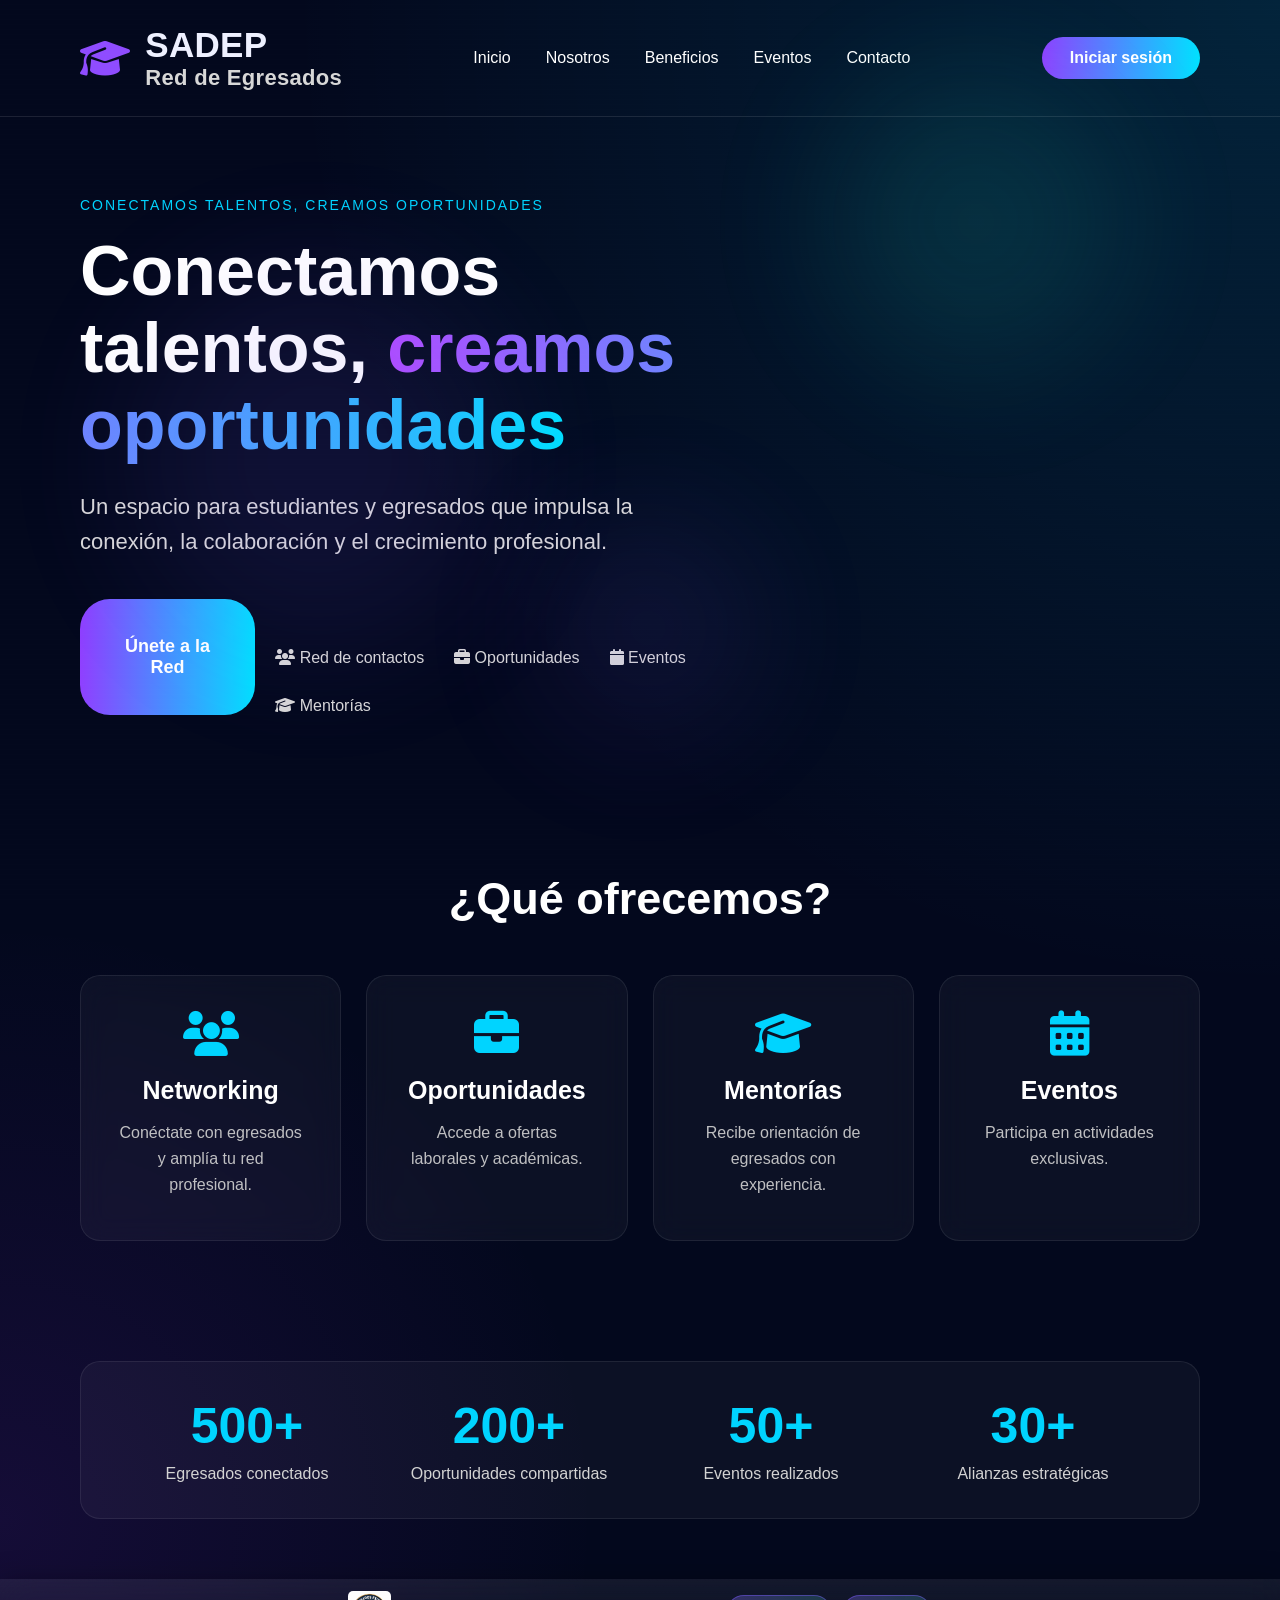
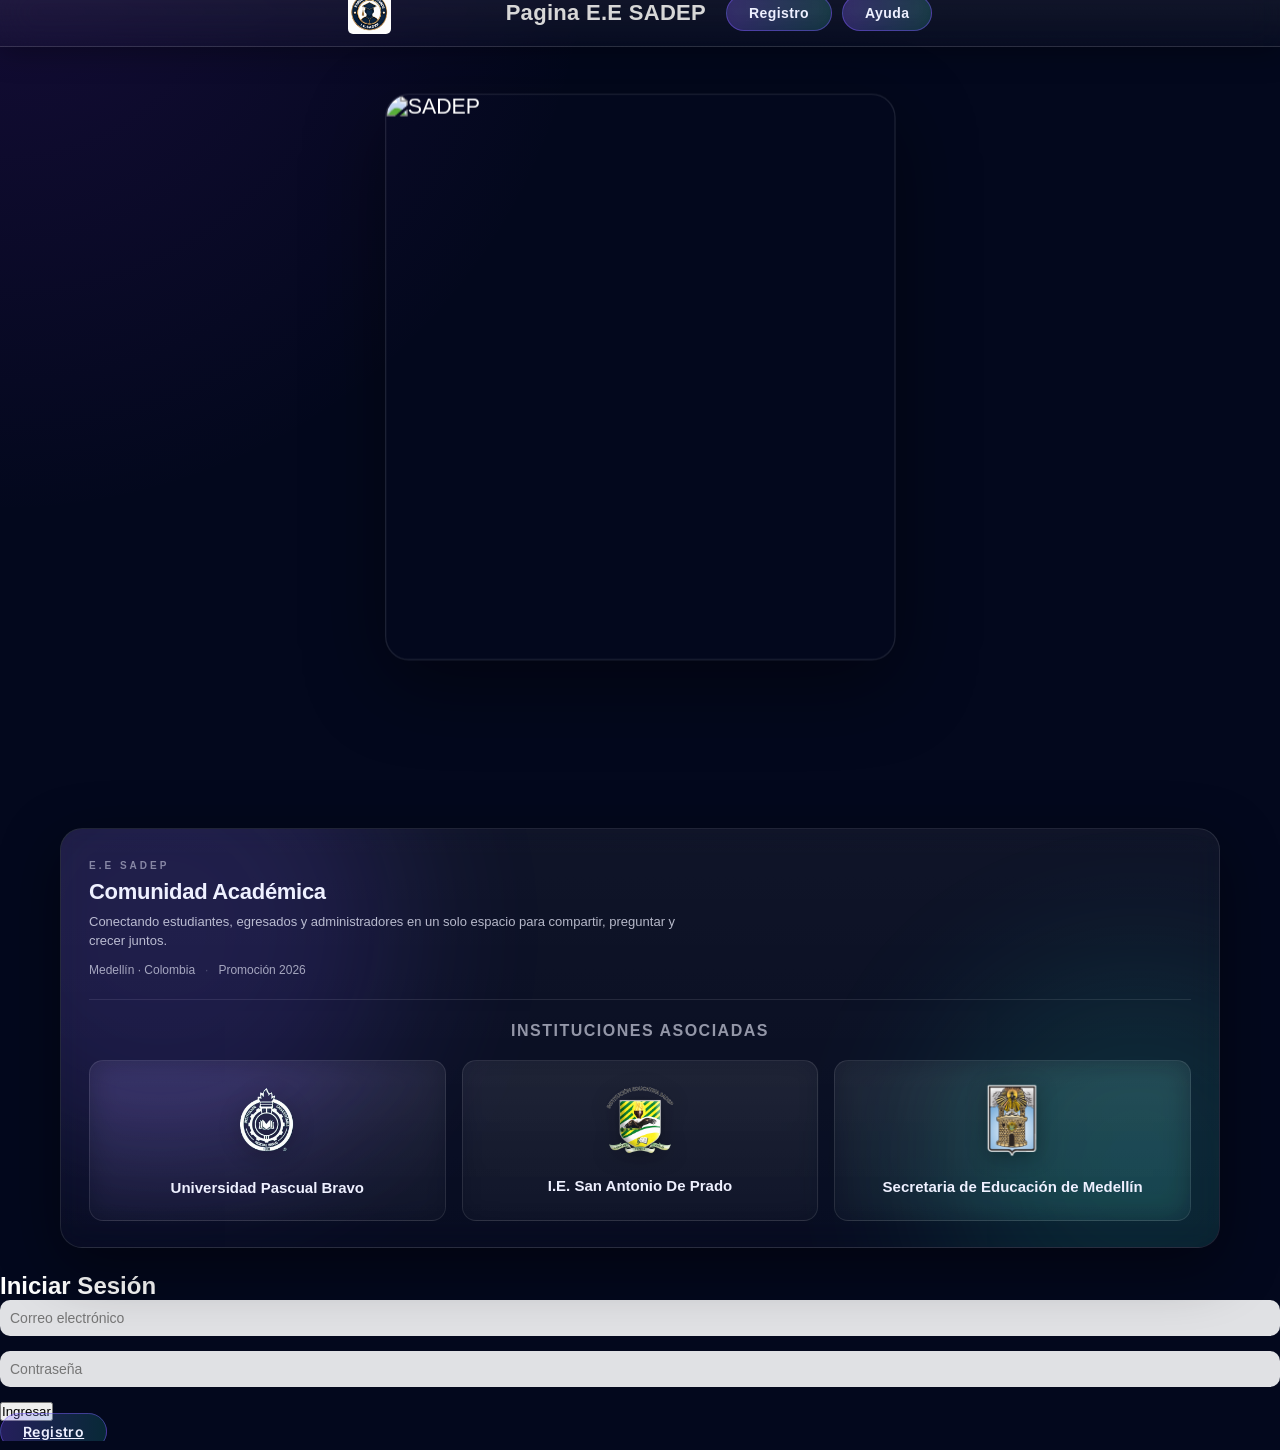
==== commit 96bade74: "vane" ====
--- a/index.html
+++ b/index.html
@@ -1,14 +1,183 @@
 <!DOCTYPE html>
+<html lang="es">
+
+<head>
+    <meta charset="UTF-8">
+    <meta name="viewport" content="width=device-width, initial-scale=1.0">
+    <title>SADEP - Red de Egresados</title>
+
+    <link rel="stylesheet" href="styles.css">
+
+    <link rel="stylesheet"
+        href="https://cdnjs.cloudflare.com/ajax/libs/font-awesome/6.5.1/css/all.min.css">
+</head>
+
+<body>
+
+    <header>
+
+        <div class="logo">
+            <i class="fa-solid fa-graduation-cap"></i>
+            <div>
+                <h2>SADEP</h2>
+                <span>Red de Egresados</span>
+            </div>
+        </div>
+
+        <nav>
+            <a href="#">Inicio</a>
+            <a href="#">Nosotros</a>
+            <a href="#">Beneficios</a>
+            <a href="#">Eventos</a>
+            <a href="#">Contacto</a>
+        </nav>
+
+        <a href="pagina.html" class="btn-login">
+            Iniciar sesión
+        </a>
+
+    </header>
+
+    <section class="hero">
+
+        <div class="hero-text">
+
+            <p class="subtitulo">
+                CONECTAMOS TALENTOS, CREAMOS OPORTUNIDADES
+            </p>
+
+            <h1>
+                Conectamos talentos,
+                <span>creamos oportunidades</span>
+            </h1>
+
+            <p class="descripcion">
+                Un espacio para estudiantes y egresados que impulsa la
+                conexión, la colaboración y el crecimiento profesional.
+            </p>
+
+            <div class="hero-buttons">
+
+             <button class="btn-principal" onclick="mostrarLogin()">
+    Únete a la Red
+</button>
+            
+
+            <div class="mini-info">
+
+                <div>
+                    <i class="fa-solid fa-users"></i>
+                    Red de contactos
+                </div>
+
+                <div>
+                    <i class="fa-solid fa-briefcase"></i>
+                    Oportunidades
+                </div>
+
+                <div>
+                    <i class="fa-solid fa-calendar"></i>
+                    Eventos
+                </div>
+
+                <div>
+                    <i class="fa-solid fa-graduation-cap"></i>
+                    Mentorías
+                </div>
+
+            </div>
+
+        </div>
+
+        <div class="hero-image">
+            <img src="img/graduados.png" alt="">
+        </div>
+
+    </section>
+
+    <section class="ofrecemos">
+
+        <h2>¿Qué ofrecemos?</h2>
+
+        <div class="cards">
+
+            <div class="card">
+                <i class="fa-solid fa-users"></i>
+                <h3>Networking</h3>
+                <p>
+                    Conéctate con egresados y amplía tu red profesional.
+                </p>
+            </div>
+
+            <div class="card">
+                <i class="fa-solid fa-briefcase"></i>
+                <h3>Oportunidades</h3>
+                <p>
+                    Accede a ofertas laborales y académicas.
+                </p>
+            </div>
+
+            <div class="card">
+                <i class="fa-solid fa-graduation-cap"></i>
+                <h3>Mentorías</h3>
+                <p>
+                    Recibe orientación de egresados con experiencia.
+                </p>
+            </div>
+
+            <div class="card">
+                <i class="fa-solid fa-calendar-days"></i>
+                <h3>Eventos</h3>
+                <p>
+                    Participa en actividades exclusivas.
+                </p>
+            </div>
+
+        </div>
+
+    </section>
+
+    <section class="estadisticas">
+
+        <div class="dato">
+            <h2>500+</h2>
+            <p>Egresados conectados</p>
+        </div>
+
+        <div class="dato">
+            <h2>200+</h2>
+            <p>Oportunidades compartidas</p>
+        </div>
+
+        <div class="dato">
+            <h2>50+</h2>
+            <p>Eventos realizados</p>
+        </div>
+
+        <div class="dato">
+            <h2>30+</h2>
+            <p>Alianzas estratégicas</p>
+        </div>
+
+    </section>
+
+</body>
+
+</html>
+
 <html lang="es">
 <head>
 <meta charset="UTF-8">
 <meta name="viewport" content="width=device-width, initial-scale=1.0">
+<!--
+Todo el código de la plataforma y login
+-->
 <title>Pagina E.E SADEP</title>
 <link rel="icon" href="favicon.jpeg">
 <link rel="preconnect" href="https://fonts.googleapis.com">
 <link rel="preconnect" href="https://fonts.gstatic.com" crossorigin>
 <link href="https://fonts.googleapis.com/css2?family=Inter:wght@400;500;600;700;800&display=swap" rel="stylesheet">
-<link rel="stylesheet" href="styles.css">
+<link rel="stylesheet" href="pagina.css">
 </head>
 <body>
 
@@ -354,4 +523,16 @@
 </body>
 
 
-</html>+</html>
+
+<section id="login">
+    <h2>Iniciar Sesión</h2>
+
+    <form>
+        <input type="email" placeholder="Correo electrónico" required>
+        <input type="password" placeholder="Contraseña" required>
+        <button type="submit">Ingresar</button>
+    </form>
+</section>
+
+<a href="#login" class="btn-nav-accion">Registro</a>
--- a/styles.css
+++ b/styles.css
@@ -809,4 +809,254 @@
 .lider-muro-desc { font-size: 13px; color: rgba(238,240,255,0.60); line-height: 1.5; }
 @media(max-width:600px){
   .lider-muro-header { flex-direction: column; text-align: center; }
+}
+
+
+*{
+margin:0;
+padding:0;
+box-sizing:border-box;
+font-family:'Segoe UI',sans-serif;
+}
+
+body{
+background:
+radial-gradient(circle at top right,#00d9ff22,transparent 30%),
+radial-gradient(circle at left,#8a2be222,transparent 30%),
+#03081d;
+color:white;
+min-height:100vh;
+}
+
+header{
+display:flex;
+justify-content:space-between;
+align-items:center;
+padding:25px 80px;
+border-bottom:1px solid rgba(255,255,255,.1);
+}
+
+.logo{
+display:flex;
+align-items:center;
+gap:15px;
+}
+
+.logo i{
+font-size:40px;
+color:#8f4cff;
+}
+
+.logo h2{
+font-size:35px;
+}
+
+.logo span{
+color:#d7d7d7;
+}
+
+nav{
+display:flex;
+gap:35px;
+}
+
+nav a{
+text-decoration:none;
+color:white;
+transition:.3s;
+}
+
+nav a:hover{
+color:#00d4ff;
+}
+
+.btn-login{
+padding:12px 28px;
+border-radius:30px;
+text-decoration:none;
+color:white;
+font-weight:600;
+background:linear-gradient(90deg,#8f3fff,#00e1ff);
+}
+
+.hero{
+display:flex;
+align-items:center;
+justify-content:space-between;
+padding:80px;
+gap:50px;
+}
+
+.hero-text{
+max-width:650px;
+}
+
+.subtitulo{
+color:#00d4ff;
+margin-bottom:20px;
+font-size:14px;
+letter-spacing:2px;
+}
+
+.hero h1{
+font-size:70px;
+line-height:1.1;
+margin-bottom:25px;
+}
+
+.hero h1 span{
+background:linear-gradient(90deg,#b14cff,#00e1ff);
+-webkit-background-clip:text;
+-webkit-text-fill-color:transparent;
+}
+
+.descripcion{
+font-size:22px;
+color:#d9d9d9;
+line-height:1.6;
+}
+
+.hero-buttons{
+margin-top:40px;
+display:flex;
+gap:20px;
+}
+
+.btn-principal{
+background:linear-gradient(90deg,#8f3fff,#00e1ff);
+border:none;
+padding:15px 35px;
+border-radius:30px;
+color:white;
+font-size:18px;
+cursor:pointer;
+}
+
+.btn-secundario{
+background:transparent;
+border:2px solid #00d4ff;
+padding:15px 35px;
+border-radius:30px;
+color:white;
+font-size:18px;
+cursor:pointer;
+}
+
+.hero-image img{
+width:650px;
+border-radius:30px;
+box-shadow:0 0 30px rgba(0,225,255,.2);
+}
+
+.mini-info{
+display:flex;
+gap:30px;
+margin-top:50px;
+flex-wrap:wrap;
+}
+
+.mini-info div{
+color:#d8d8d8;
+}
+
+.ofrecemos{
+padding:60px 80px;
+}
+
+.ofrecemos h2{
+text-align:center;
+font-size:45px;
+margin-bottom:50px;
+}
+
+.cards{
+display:grid;
+grid-template-columns:repeat(4,1fr);
+gap:25px;
+}
+
+.card{
+padding:35px;
+border-radius:20px;
+background:rgba(255,255,255,.04);
+border:1px solid rgba(255,255,255,.08);
+text-align:center;
+transition:.4s;
+}
+
+.card:hover{
+transform:translateY(-8px);
+}
+
+.card i{
+font-size:45px;
+margin-bottom:20px;
+color:#00d4ff;
+}
+
+.card h3{
+margin-bottom:15px;
+font-size:25px;
+}
+
+.card p{
+color:#d3d3d3;
+line-height:1.6;
+}
+
+.estadisticas{
+margin:60px 80px;
+padding:35px;
+border-radius:20px;
+display:grid;
+grid-template-columns:repeat(4,1fr);
+background:rgba(255,255,255,.04);
+border:1px solid rgba(255,255,255,.08);
+text-align:center;
+}
+
+.dato h2{
+font-size:50px;
+color:#00d4ff;
+}
+
+.dato p{
+margin-top:10px;
+color:#d3d3d3;
+}
+
+.btn-principal{
+display:inline-block;
+background:linear-gradient(90deg,#8f3fff,#00e1ff);
+padding:15px 35px;
+border-radius:30px;
+color:white;
+text-decoration:none;
+font-size:18px;
+font-weight:600;
+}
+
+.login-container{
+    display:none;
+}
+
+.btn-principal{
+    background:linear-gradient(90deg,#8f3fff,#00e1ff);
+    color:white;
+    padding:15px 35px;
+    border:none;
+    border-radius:30px;
+    cursor:pointer;
+    transition:all .3s ease;
+}
+
+.btn-principal:hover{
+
+    transform:scale(1.05);
+
+    box-shadow:
+    0 0 10px rgba(0,225,255,.5),
+    0 0 20px rgba(0,225,255,.3);
+
+    filter:brightness(1.05);
 }
